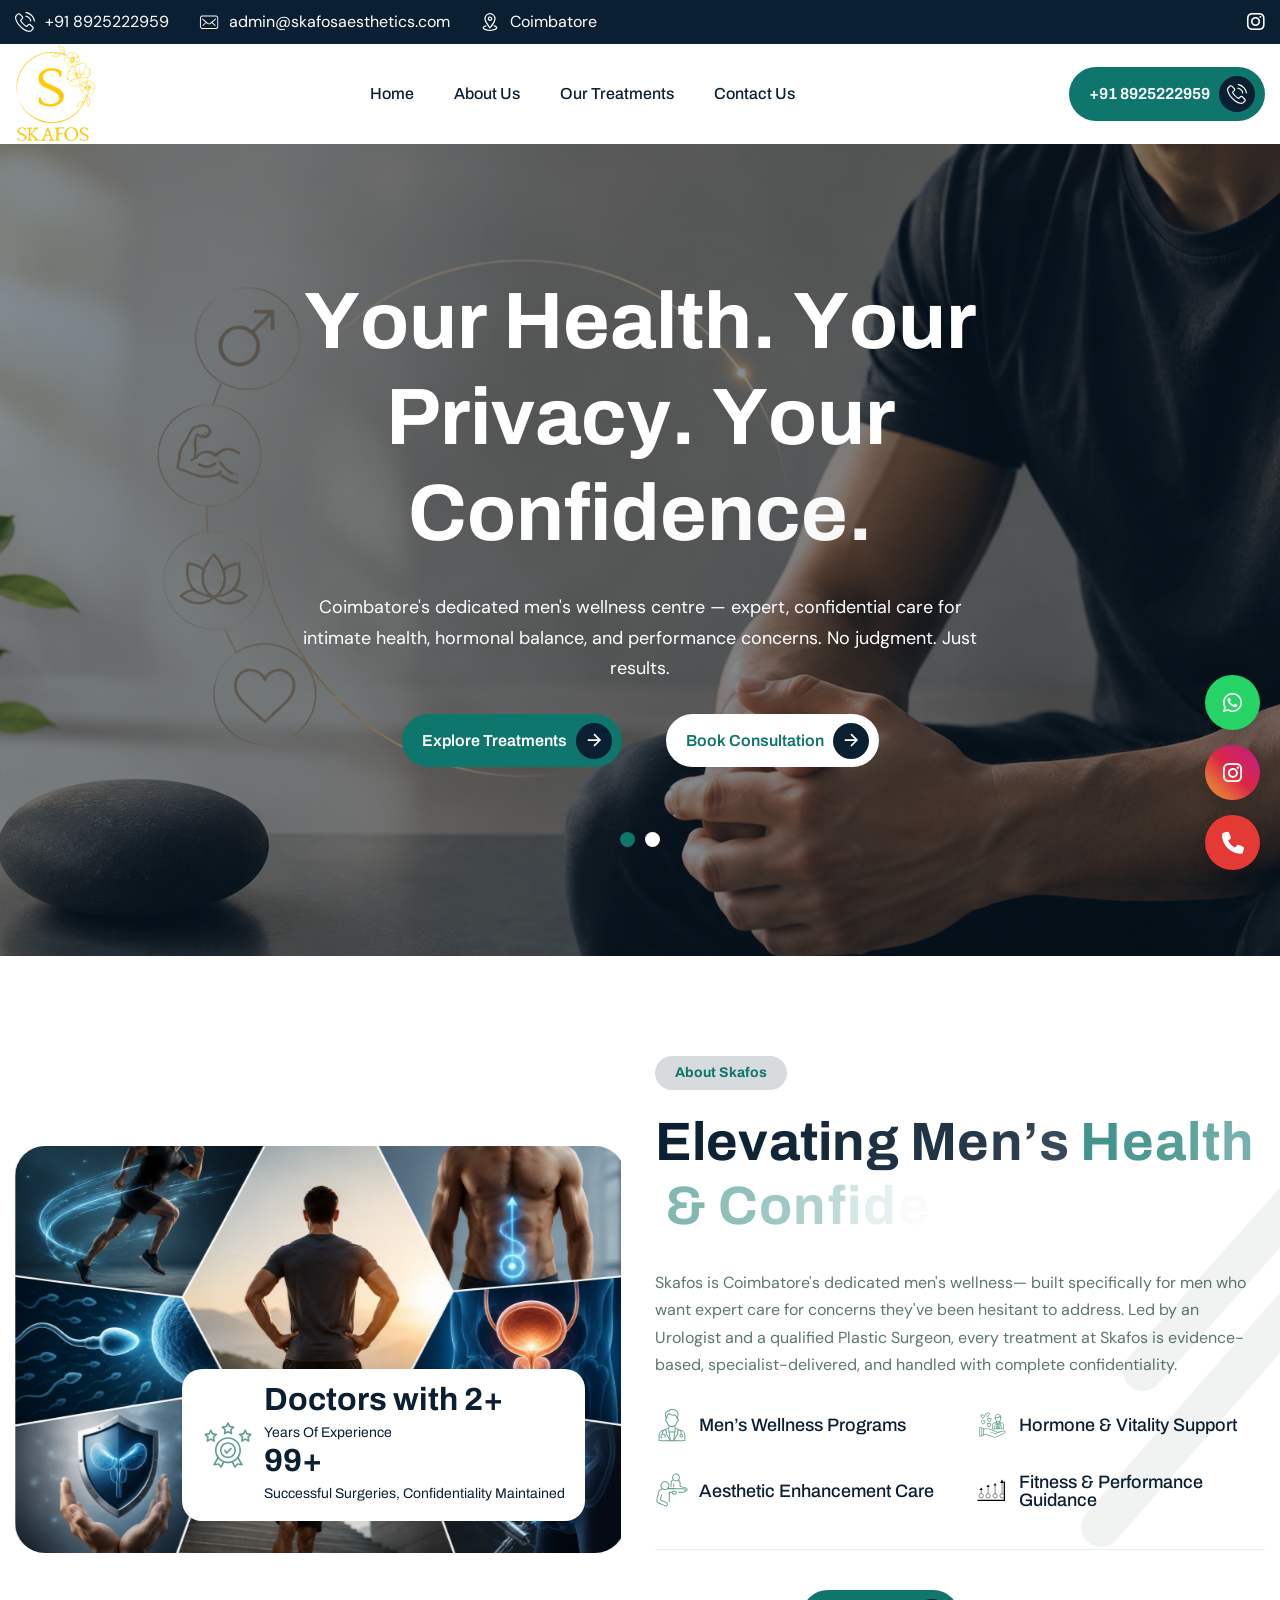
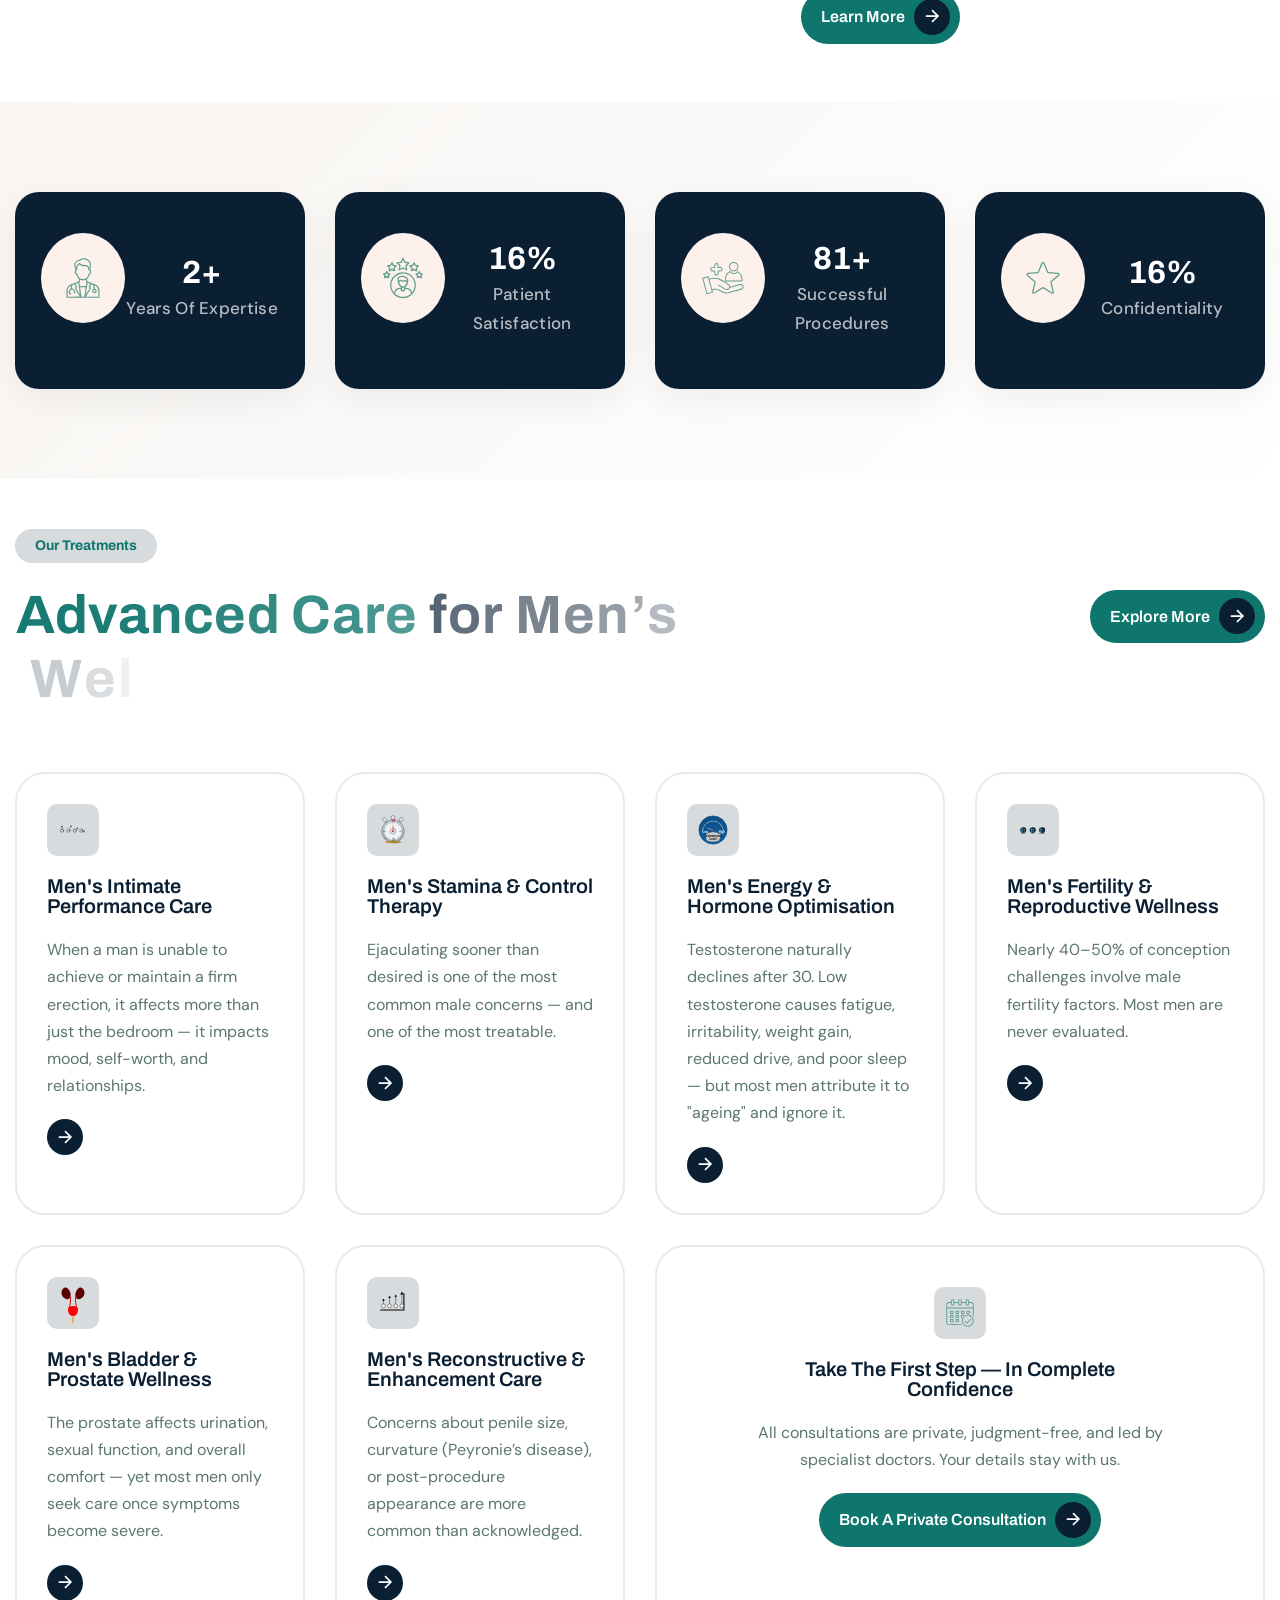
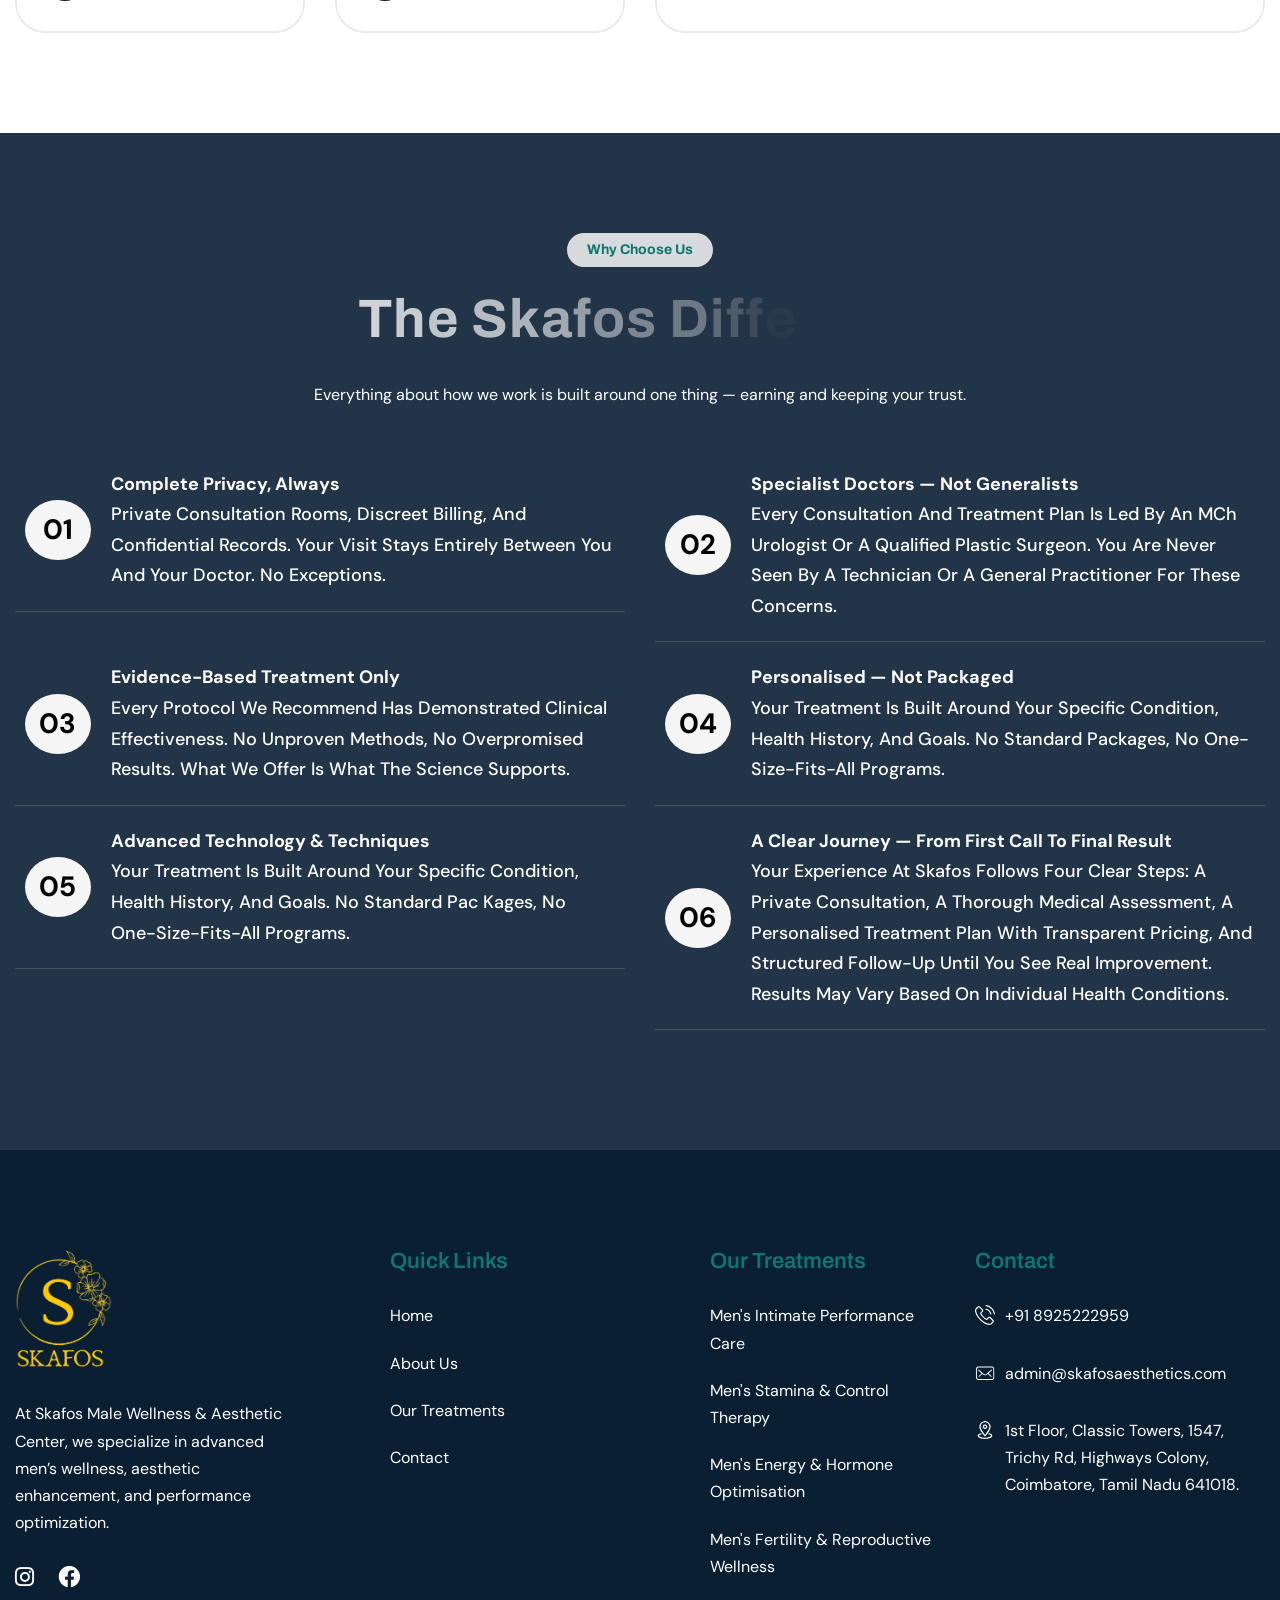
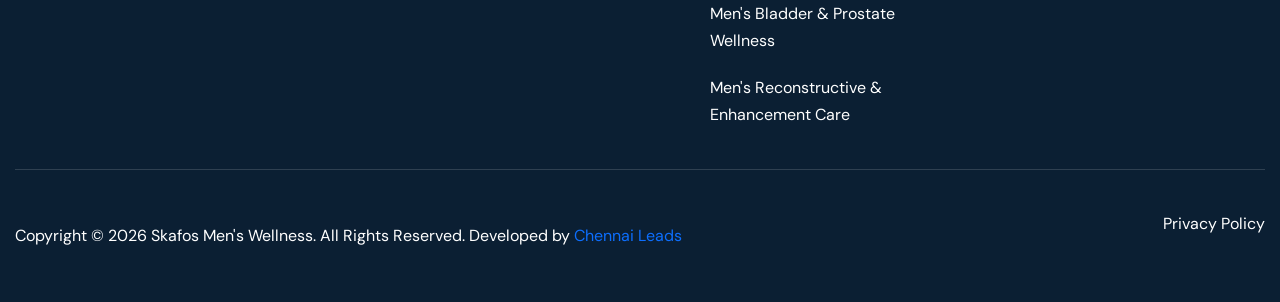
==== index.html @ 4e4a1e49 "first commit" ====
<!DOCTYPE html>
<html lang="zxx">

<!-- Mirrored from html.awaikenthemes.com/physiocare/index-4.html by HTTrack Website Copier/3.x [XR&CO'2014], Mon, 18 May 2026 11:55:25 GMT -->
<head>
    <meta charset="utf-8">
<meta http-equiv="X-UA-Compatible" content="IE=edge">
<meta name="viewport" content="width=device-width, initial-scale=1.0">
	<!-- Meta -->
	<title>Skafos Men's Wellness </title>

<!-- Professional SEO Meta Tags -->
<meta name="description" content="Skafos Aesthetic & Wellness Center provides advanced men's wellness, aesthetic care, urology, hormone optimization, fertility wellness, and reconstructive treatments with expert medical care and complete privacy.">

<meta name="keywords" content="Men's Wellness Clinic, Aesthetic & Wellness Center, Men's Health Care, Hormone Optimization, Fertility Wellness, Urology Specialist, Reconstructive Care, Wellness Treatments, Private Men's Clinic, Advanced Aesthetic Care">

<meta name="author" content="Skafos Aesthetic & Wellness Center">

<meta name="robots" content="index, follow">
	<!-- Favicon Icon -->
	<link rel="shortcut icon" type="image/x-icon" href="images/favicon.ico">
	<!-- Google Fonts Css-->
	<link rel="preconnect" href="https://fonts.googleapis.com/">
    <link rel="preconnect" href="https://fonts.gstatic.com/" crossorigin>
    <link href="https://fonts.googleapis.com/css2?family=Archivo:ital,wght@0,100..900;1,100..900&amp;family=DM+Sans:ital,opsz,wght@0,9..40,100..1000;1,9..40,100..1000&amp;display=swap" rel="stylesheet">
	<!-- Bootstrap Css -->
	<link href="css/bootstrap.min.css" rel="stylesheet" media="screen">
	<!-- SlickNav Css -->
	<link href="css/slicknav.min.css" rel="stylesheet">
	<!-- Swiper Css -->
	<link rel="stylesheet" href="css/swiper-bundle.min.css">
	<!-- Font Awesome Icon Css-->
	<link href="css/all.css" rel="stylesheet" media="screen">
	<!-- Animated Css -->
	<link href="css/animate.css" rel="stylesheet">
    <!-- Magnific Popup Core Css File -->
	<link rel="stylesheet" href="css/magnific-popup.css">
	<!-- Mouse Cursor Css File -->
	<link rel="stylesheet" href="css/mousecursor.css">
	<!-- Main Custom Css -->
	<link href="css/custom.css?v=2" rel="stylesheet" media="screen">
</head>
<style>
/* Company Counter Section */
.company-counter-section{
    padding: 90px 0;
    background: linear-gradient(135deg, #f8f5f2, #ffffff);
    position: relative;
    overflow: hidden;
}

.company-counter-item{
    background: #0B1F33;
    border-radius: 24px;
    padding: 40px 25px;
    text-align: center;
    height: 100%;
    position: relative;
    overflow: hidden;
    transition: all 0.4s ease;
    box-shadow: 0 10px 35px rgba(0,0,0,0.06);
    border: 1px solid rgba(0,0,0,0.04);
}

.company-counter-item::before{
    content: '';
    position: absolute;
    top: 0;
    left: -100%;
    width: 100%;
    height: 5px;
    background:#0F766E;
    transition: 0.4s ease;
}

.company-counter-item:hover::before{
    left: 0;
}

.company-counter-item:hover{
    transform: translateY(-10px);
    box-shadow: 0 18px 45px rgba(0,0,0,0.12);
}

.counter-icon{
    width: 90px;
    height: 90px;
    background: #fdf1ec;
    border-radius: 50%;
    display: flex;
    align-items: center;
    justify-content: center;
    margin: 0 auto 25px;
    transition: 0.4s ease;
}

.counter-icon img{
    width: 42px;
    transition: 0.4s ease;
}

.company-counter-item:hover .counter-icon{
    background:#0F766E;
    transform: rotateY(180deg);
}

.company-counter-item:hover .counter-icon img{
    filter: brightness(0) invert(1);
    transform: rotateY(180deg);
}

.company-counter-content h3{
    font-size: 48px;
    font-weight: 700;
    color: #111;
    margin-bottom: 12px;
    line-height: 1;
}

.company-counter-content p{
    margin: 0;
    font-size: 17px;
    color: #666;
    font-weight: 500;
    letter-spacing: 0.3px;
}

/* Responsive */
@media (max-width: 991px){

    .company-counter-section{
        padding: 70px 0;
    }

    .company-counter-item{
        padding: 35px 20px;
    }

    .company-counter-content h3{
        font-size: 40px;
    }
}

@media (max-width: 767px){

    .company-counter-content h3{
        font-size: 36px;
    }

    .counter-icon{
        width: 80px;
        height: 80px;
    }

    .counter-icon img{
        width: 36px;
    }
}
.floating-contact {
  position: fixed;
  right: 20px;
  bottom: 30px;
  z-index: 9999;

  display: flex;
  flex-direction: column;
  gap: 15px;
}

/* Buttons Base */
.contact-btn {
  width: 55px;
  height: 55px;
  border-radius: 50%;
  display: flex;
  align-items: center;
  justify-content: center;

  font-size: 22px;
  color: #fff;
  text-decoration: none;

  box-shadow: 0 8px 20px rgba(0,0,0,0.25);
  transition: all 0.3s ease;
  position: relative;
}

/* WhatsApp */
.whatsapp {
  background: #25D366;
}

/* Call */
.call {
  background: #E53935;
}

/* Instagram */
.instagram {
  background: linear-gradient(
    45deg,
    #f09433,
    #e6683c,
    #dc2743,
    #cc2366,
    #bc1888
  );
}

/* Hover Effects */
.contact-btn:hover {
  transform: scale(1.15);
  box-shadow: 0 10px 25px rgba(0,0,0,0.35);
}

/* Glow Effect */
.whatsapp:hover {
  box-shadow: 0 0 15px rgba(37, 211, 102, 0.6);
}

.call:hover {
  box-shadow: 0 0 15px rgba(229, 57, 53, 0.6);
}

.instagram:hover {
  box-shadow: 0 0 15px rgba(220, 39, 67, 0.6);
}

/* Floating Animation */
@keyframes floatY {
  0% { transform: translateY(0); }
  50% { transform: translateY(-6px); }
  100% { transform: translateY(0); }
}

.contact-btn {
  animation: floatY 3s ease-in-out infinite;
}

.call {
  animation-delay: 1s;
}

.instagram {
  animation-delay: 2s;
}
</style>
<body>
 <div class="floating-contact">

  <!-- WhatsApp -->
  <a href="https://wa.me/918925222959" target="_blank" class="contact-btn whatsapp">
    <i class="fab fa-whatsapp"></i>
  </a>
 <!-- Instagram -->
  <a href="https://www.instagram.com/skafosaesthetics/" target="_blank" class="contact-btn instagram">
    <i class="fab fa-instagram"></i>
  </a>
  <!-- Call -->
  <a href="tel:+918925222959" class="contact-btn call">
    <i class="fas fa-phone"></i>
  </a>
</div>
    

   
  <!-- Topbar Section Start -->
    <div class="topbar d-none d-md-block ">
        <div class="container">
            <div class="row align-items-center">
                <div class="col-lg-9 col-md-12">
                    <!-- Topbar Contact Information Start -->
                    <div class="topbar-contact-info">
                        <ul>
                            <li><a href="tel:+918925222959"><img src="images/icon-phone.svg" alt="">+91 8925222959</a></li>
                            <li><a href="mailto:admin@skafosaesthetics.com"><img src="images/icon-mail.svg" alt="">admin@skafosaesthetics.com
</a></li>
                            <li class="hide-mobile"><a href="#"><img src="images/icon-location.svg" alt="">
                                 Coimbatore</a></li>
                        </ul>
                    </div>
                    <!-- Topbar Contact Information End -->
                </div>

                <div class="col-lg-3 col-md-0">
                    <!-- Topbar Social Links Start -->
                    <div class="topbar-social-links">
                        <ul>
                           
                          
                            <li><a href="https://www.instagram.com/skafosaesthetics?igsh=MTNkcXV2ZnFtOGQxYQ%3D%3D"><i class="fa-brands fa-instagram"></i></a></li>
                           
                        </ul>
                    </div>
                    <!-- Topbar Social Links End -->
                </div>
            </div>
        </div>
    </div>
    <!-- Topbar Section End -->

   <!-- Header Start -->
	<header class="main-header">
		<div class="header-sticky">
			<nav class="navbar navbar-expand-lg">
				<div class="container">
					<!-- Logo Start -->
					<a class="navbar-brand" href="index.html">
						<img src="images/logo1.png" alt="Logo" style="height: 100px;">
					</a>
					<!-- Logo End -->

					<!-- Main Menu Start -->
					<div class="collapse navbar-collapse main-menu">
                        <div class="nav-menu-wrapper">
                            <ul class="navbar-nav mr-auto" id="menu">
                                <li class="nav-item"><a class="nav-link" href="index.html">Home</a>
                                 
                                </li> 
                                <li class="nav-item"><a class="nav-link "href="about.html">About Us</a></li>                               
                                <li class="nav-item"><a class="nav-link" href="services.html">Our Treatments</a></li>
                                
                                <li class="nav-item"><a class="nav-link" href="contact.html">Contact Us</a></li>                                
                            </ul>
                        </div>
                        <!-- Let’s Start Button Start -->
                        <div class="header-btn d-inline-flex">
                            <a href="tel:+918925222959" class="btn-default">+91 8925222959</a>
                        </div>
                        <!-- Let’s Start Button End -->
					</div>
					<!-- Main Menu End -->
					<div class="navbar-toggle"></div>
				</div>
			</nav>
			<div class="responsive-menu"></div>
		</div>
	</header>
	<!-- Header End -->
	<!-- Header End -->

 <!-- Hero Section Start -->
<div class="hero bg-image hero-slider">
    <div class="hero-slider-layout">
        <div class="swiper">
            <div class="swiper-wrapper">

                <!-- Hero Slide 1 -->
                <div class="swiper-slide">
                    <div class="hero-slide">

                        <!-- Slider Image Start -->
                        <div class="hero-slider-image">
                            <img src="images/slider1.png" alt="Male health specialist consultation in Coimbatore">
                        </div>
                        <!-- Slider Image End -->

                        <!-- Slider Content Start -->
                        <div class="container">
                            <div class="row align-items-center">
                                <div class="col-lg-12">

                                    <div class="hero-content">

                                        <div class="section-title">
                                            <!-- <h3 class="wow fadeInUp">welcome to skafos</h3> -->
                                            <h1 class="text-anime-style-2" data-cursor="-opaque">
                                                <span>Your Health. Your Privacy. </span> Your Confidence. 
                                            </h1>
                                            <p class="wow fadeInUp" data-wow-delay="0.25s">
 Coimbatore's dedicated men's wellness centre — expert, confidential care for intimate health, hormonal balance, and performance concerns. No judgment. Just results.                                              </p>
                                        </div>

                                        <div class="hero-content-body wow fadeInUp" data-wow-delay="0.5s">
                                            <a href="services.html" class="btn-default">explore treatments</a>
                                            <a href="contact.html" class="btn-default btn-highlighted">book consultation</a>
                                        </div>

                                    </div>

                                </div>
                            </div>
                        </div>
                        <!-- Slider Content End -->

                    </div>
                </div>

                <!-- Hero Slide 2 -->
                <div class="swiper-slide">
                    <div class="hero-slide">

                        <!-- Slider Image Start -->
                        <div class="hero-slider-image">
                            <img src="images/slider2.png" alt="Men Wellness Treatment">
                        </div>
                        <!-- Slider Image End -->

                        <!-- Slider Content Start -->
                        <div class="container">
                            <div class="row align-items-center">
                                <div class="col-lg-12">

                                    <div class="hero-content">

                                        <div class="section-title">
                                            <!-- <h3 class="wow fadeInUp">science-backed care</h3> -->
                                            <h1 class="text-anime-style-2" data-cursor="-opaque">
                                                <span>Most Men Wait Too Long. </span> You Don't Have To. 
                                            </h1>
                                            <p class="wow fadeInUp" data-wow-delay="0.25s">
Whether it's fatigue, performance concerns, or hormonal changes — these are medical conditions with real solutions. Speak to a specialist, privately                                            </p>
                                        </div>

                                        <div class="hero-content-body wow fadeInUp" data-wow-delay="0.5s">
                                            <a href="services.html" class="btn-default">Our Treatments</a>
                                            <a href="contact.html" class="btn-default btn-highlighted">book Consultation</a>
                                        </div>

                                    </div>

                                </div>
                            </div>
                        </div>
                        <!-- Slider Content End -->

                    </div>
                </div>

            </div>

            <div class="swiper-pagination"></div>

        </div>
    </div>
</div>
<!-- Hero Section End -->

    
<!-- About Us Start -->
<div class="about-us">
    <div class="container">
        <div class="row align-items-center">

            <div class="col-lg-6">
                <!-- About Image Start -->
                <div class="about-us-image">
                    <div class="about-img">
                        <figure class="reveal image-anime">
                            <img src="images/about1.png" alt="Private men's health treatment center in Coimbatorer">
                        </figure>

                        <!-- Company Experience Box Start -->
                        <div class="company-experience">
                            <div class="icon-box">
                                <img src="images/icon-experience.svg" alt="">
                            </div>
                            <div class="company-experience-content">
                                <h3>Doctors with <span class="counter">15</span>+</h3>
                                <p>years of experience</p>
                                 <h3><span class="counter">500</span>+</h3>
                                <p>successful surgeries, Confidentiality maintained</p>
                            </div>
                        </div>
                        <!-- Company Experience Box End -->
                    </div>
                </div>
                <!-- About Image End -->
            </div>

            <div class="col-lg-6">
                <!-- About Us Content Start -->
                <div class="about-content">

                    <!-- Section Title Start -->
                    <div class="section-title">
                        <h3 class="wow fadeInUp">about skafos</h3>
                        <h2 class="text-anime-style-2" data-cursor="-opaque">
                            Elevating Men’s <span>Health & Confidence</span>
                        </h2>

                        <p class="wow fadeInUp" data-wow-delay="0.25s">
                            <!-- At Skafos Male Wellness & Aesthetic Center, we specialize in advanced men’s wellness,
                            aesthetic enhancement, and performance optimization. Our goal is to help men regain
                            strength, improve vitality, and enhance overall appearance with safe, science-backed treatments. -->
                            Skafos is Coimbatore's dedicated men's wellness— built specifically for men who want expert care for concerns they've been hesitant to address. Led by an Urologist and a qualified Plastic Surgeon, every treatment at Skafos is evidence-based, specialist-delivered, and handled with complete confidentiality.
                        </p>
                    </div>
                    <!-- Section Title End -->

                    <!-- About Us Body Start -->
                    <div class="about-us-body">

                        <div class="about-list-item wow fadeInUp" data-wow-delay="0.5s">
                            <div class="icon-box">
                                <img src="images/icon-about-us-1.svg" alt="">
                            </div>
                            <div class="about-list-content">
                                <h3>men’s wellness programs</h3>
                            </div>
                        </div>

                        <div class="about-list-item wow fadeInUp" data-wow-delay="0.5s">
                            <div class="icon-box">
                                <img src="images/icon-about-us-2.svg" alt="">
                            </div>
                            <div class="about-list-content">
                                <h3>hormone & vitality support</h3>
                            </div>
                        </div>

                        <div class="about-list-item wow fadeInUp" data-wow-delay="0.75s">
                            <div class="icon-box">
                                <img src="images/icon-about-us-3.svg" alt="">
                            </div>
                            <div class="about-list-content">
                                <h3>aesthetic enhancement care</h3>
                            </div>
                        </div>

                        <div class="about-list-item wow fadeInUp" data-wow-delay="0.75s">
                            <div class="icon-box">
                                <img src="images/serviceicon3.svg" alt="">
                            </div>
                            <div class="about-list-content">
                                <h3>fitness & performance guidance</h3>
                            </div>
                        </div>

                    </div>
                    <!-- About Us Body End -->

                    <!-- About Us Footer Start -->
                    <div class="about-us-footer">

                        

                        <!-- Appointment Button Start -->
                        <div class="appointment-btn wow fadeInUp" data-wow-delay="1s">
                            <a href="about.html" class="btn-default">
                               Learn More
                            </a>
                        </div>
                        <!-- Appointment Button End -->

                    </div>
                    <!-- About Us Footer End -->

                </div>
                <!-- About Us Content End -->
            </div>

        </div>
    </div>
</div>
<!-- About Us End -->

    <!-- Company Counter Start -->
<section class="company-counter-section">
    <div class="container">
        <div class="row g-4">

            <!-- Counter Item -->
            <div class="col-lg-3 col-md-6">
                <div class="company-counter-item">

                    <div class="counter-icon">
                        <img src="images/icon-counter-1.svg" alt="">
                    </div>

                    <div class="company-counter-content">
                        <h3>
                            <span class="counter">15</span>+
                        </h3>
                        <p>Years of Expertise</p>
                    </div>

                </div>
            </div>

            <!-- Counter Item -->
            <div class="col-lg-3 col-md-6">
                <div class="company-counter-item">

                    <div class="counter-icon">
                        <img src="images/icon-counter-2.svg" alt="">
                    </div>

                    <div class="company-counter-content">
                        <h3>
                            <span class="counter">98</span>%
                        </h3>
                        <p>Patient Satisfaction</p>
                    </div>

                </div>
            </div>

            <!-- Counter Item -->
            <div class="col-lg-3 col-md-6">
                <div class="company-counter-item">

                    <div class="counter-icon">
                        <img src="images/icon-counter-3.svg" alt="">
                    </div>

                    <div class="company-counter-content">
                        <h3>
                            <span class="counter">500</span>+
                        </h3>
                        <p>Successful Procedures</p>
                    </div>

                </div>
            </div>

            <!-- Counter Item -->
            <div class="col-lg-3 col-md-6">
                <div class="company-counter-item">

                    <div class="counter-icon">
                        <img src="images/icon-counter-4.svg" alt="">
                    </div>

                    <div class="company-counter-content">
                        <h3>
                            <span class="counter">100</span>%
                        </h3>
                        <p>Confidentiality</p>
                    </div>

                </div>
            </div>

        </div>
    </div>
</section>
<!-- Company Counter End -->

    <!-- Our Service Start -->
     <div class="our-service">
        <div class="container">
            <div class="row align-items-center section-row">
                <div class="col-lg-7">
                  <div class="section-title">
    <h3 class="wow fadeInUp">our treatments</h3>
    <h2 class="text-anime-style-2" data-cursor="-opaque">
        <span>Advanced Care</span> for Men’s Wellness & Aesthetics
    </h2>
</div>
                </div>

                <div class="col-lg-5">
                    <!-- Section Button Start -->
                    <div class="section-btn wow fadeInUp" data-wow-delay="0.25s">
                        <a href="services.html" class="btn-default">Explore More</a>
                    </div>
                    <!-- Section Button End -->
                </div>
            </div>

            <div class="row">
                <div class="col-lg-3 col-md-6">
                    <!-- Service Item Start -->
                    <div class="service-item wow fadeInUp">
                        <!-- Icon Box Start -->
                        <div class="icon-box">
                            <img src="images/serviceicon1.svg" alt="">
                        </div>
                        <!-- Icon Box End -->

                        <!-- Service Body Start -->
                        <div class="service-body">
                            <h3>Men's Intimate Performance Care</h3>
                            <p>When a man is unable to achieve or maintain a firm erection, 
                                it affects more than just the bedroom — it impacts mood, self-worth,
                                and relationships. </p>
                        </div>
                        <!-- Service Body End -->

                        <!-- Service Footer Start -->
                        <div class="service-footer">
                            <a href="services.html" class="service-btn"><img src="images/arrow-white.svg" alt="">
                            </a>
                        </div>
                        <!-- Service Footer End -->
                    </div>
                    <!-- Service Item End -->
                </div>

                <div class="col-lg-3 col-md-6">
                    <!-- Service Item Start -->
                    <div class="service-item wow fadeInUp" data-wow-delay="0.2s">
                        <!-- Icon Box Start -->
                        <div class="icon-box">
                            <img src="images/stopwatch_icon.svg" alt="">
                        </div>
                        <!-- Icon Box End -->

                        <!-- Service Body Start -->
                        <div class="service-body">
                            <h3>Men's Stamina & Control Therapy</h3>
                            <p>Ejaculating sooner than desired is one of the most common male concerns —
                                 and one of the most treatable.
                                </p>
                        </div>
                        <!-- Service Body End -->

                        <!-- Service Footer Start -->
                        <div class="service-footer">
                            <a href="services.html" class="service-btn"><img src="images/arrow-white.svg" alt="">
                            </a>
                        </div>
                        <!-- Service Footer End -->
                    </div>
                    <!-- Service Item End -->
                </div>

                <div class="col-lg-3 col-md-6">
                    <!-- Service Item Start -->
                    <div class="service-item wow fadeInUp" data-wow-delay="0.4s">
                        <!-- Icon Box Start -->
                        <div class="icon-box">
                            <img src="images/testosterone_gauge_icon.svg" alt="">
                        </div>
                        <!-- Icon Box End -->

                        <!-- Service Body Start -->
                        <div class="service-body">
                            <h3>Men's Energy & Hormone Optimisation</h3>

                            <p>Testosterone naturally declines after 30. Low testosterone causes
                                 fatigue, irritability, weight gain, reduced drive, and poor sleep 
                                 — but most men attribute it to "ageing" and ignore it.
                                </p>
                        </div>
                        <!-- Service Body End -->

                        <!-- Service Footer Start -->
                        <div class="service-footer">
                            <a href="services.html" class="service-btn"><img src="images/arrow-white.svg" alt="">
                            </a>
                        </div>
                        <!-- Service Footer End -->
                    </div>
                    <!-- Service Item End -->
                </div>

                <div class="col-lg-3 col-md-6">
                    <!-- Service Item Start -->
                    <div class="service-item wow fadeInUp" data-wow-delay="0.6s">
                        <!-- Icon Box Start -->
                        <div class="icon-box">
                            <img src="images/sperm_health_icons.svg" alt="">
                        </div>
                        <!-- Icon Box End -->

                        <!-- Service Body Start -->
                        <div class="service-body">
                            <h3>Men's Fertility & Reproductive Wellness</h3>
                            <p>Nearly 40–50% of conception challenges involve male fertility factors.
                                 Most men are never evaluated. </p>
                        </div>
                        <!-- Service Body End -->

                        <!-- Service Footer Start -->
                        <div class="service-footer">
                            <a href="services.html" class="service-btn"><img src="images/arrow-white.svg" alt="">
                            </a>
                        </div>
                        <!-- Service Footer End -->
                    </div>
                    <!-- Service Item End -->
                </div>

                <div class="col-lg-3 col-md-6">
                    <!-- Service Item Start -->
                    <div class="service-item wow fadeInUp" data-wow-delay="0.8s">
                        <!-- Icon Box Start -->
                        <div class="icon-box">
                            <img src="images/serviceicon2.svg" alt="">
                        </div>
                        <!-- Icon Box End -->

                        <!-- Service Body Start -->
                        <div class="service-body">
                            <h3>Men's Bladder & Prostate Wellness</h3>
                            <p>The prostate affects urination, sexual function, and overall comfort —
                                 yet most men only seek care once symptoms become severe. 
                                 </p>
                        </div>
                        <!-- Service Body End -->

                        <!-- Service Footer Start -->
                        <div class="service-footer">
                            <a href="services.html" class="service-btn"><img src="images/arrow-white.svg" alt="">
                            </a>
                        </div>
                        <!-- Service Footer End -->
                    </div>
                    <!-- Service Item End -->
                </div>

                <div class="col-lg-3 col-md-6">
                    <!-- Service Item Start -->
                    <div class="service-item wow fadeInUp" data-wow-delay="1s">
                        <!-- Icon Box Start -->
                        <div class="icon-box">
                            <img src="images/serviceicon3.svg" alt="">
                        </div>
                        <!-- Icon Box End -->

                        <!-- Service Body Start -->
                        <div class="service-body">
                            <h3>Men's Reconstructive & Enhancement Care</h3>
                            <p>Concerns about penile size, curvature (Peyronie’s disease), or post-procedure appearance are more common than acknowledged.
                                </p>
                        </div>
                        <!-- Service Body End -->

                        <!-- Service Footer Start -->
                        <div class="service-footer">
                            <a href="services.html" class="service-btn"><img src="images/arrow-white.svg" alt="">
                            </a>
                        </div>
                        <!-- Service Footer End -->
                    </div>
                    <!-- Service Item End -->
                </div>

                <div class="col-lg-6">
                    <!-- Service Item Start -->
                    <div class="service-item service-cta-item wow fadeInUp" data-wow-delay="1.2s">
                        <!-- Icon Box Start -->
                        <div class="icon-box">
                            <img src="images/icon-cta.svg" alt="">
                        </div>
                        <!-- Icon Box End -->

                        <!-- Service Body Start -->
                        <div class="service-body">
                            <h3>Take the First Step — In Complete Confidence </h3>
                            <p>All consultations are private, judgment-free, and led by specialist doctors. Your details stay with us.</p>
                        </div>
                        <!-- Service Body End -->

                        <!-- Service Footer Start -->
                        <div class="service-cta-btn">
                            <a href="contact.html" class="btn-default">Book a Private Consultation</a>
                        </div>
                        <!-- Service Footer End -->
                    </div>
                    <!-- Service Item End -->
                </div>                
            </div>
        </div>
     </div>
    <!-- Our Service End -->

   

  

  <!-- Our Commitments Start -->
<div class="need-attention parallaxie" >
    <style>
     .need-attention       .icon-box{
    width: 70px;
    height: 60px;
    background: #f5f5f5;
    border-radius: 50%;
    display: flex;
    align-items: center;
    justify-content: center;
}

.icon-number{
    font-size: 28px;
    font-weight: 700;
    color: #000;
}
    </style>
    <div class="container">

        <div class="row section-row">
            <!-- Section Title Start -->
            <div class="section-title">
                <h3 class="wow fadeInUp">Why Choose Us</h3>
                <h2 class="text-anime-style-2" data-cursor="-opaque">
                  The Skafos Difference
                </h2>
                <p class="wow fadeInUp" data-wow-delay="0.25s">
Everything about how we work is built around one thing — earning and keeping your trust.                </p>
            </div>
            <!-- Section Title End -->
        </div>

        <div class="row">

            <!-- Commitment 1 -->
            <div class="col-lg-6 col-md-6 col-12">
                <div class="need-attention-list wow fadeInUp">
                   <div class="icon-box">
    <span class="icon-number">01</span>
</div>  
                    <div class="need-attention-content">
                        <p><strong>Complete Privacy, Always </strong><br>
Private consultation rooms, discreet billing, and confidential records. Your visit stays entirely between you and your doctor. No exceptions.                    </div>
                </div>
            </div>

            <!-- Commitment 2 -->
            <div class="col-lg-6 col-md-6 col-12">
                <div class="need-attention-list wow fadeInUp">
                    <!-- <div class="icon-box">
                        <img src="images/icon-need-attention-2.svg" alt="">
                    </div> -->
                    <div class="icon-box">
    <span class="icon-number">02</span>
</div>  
                    <div class="need-attention-content">
                        <p><strong>Specialist Doctors — Not Generalists </strong><br>
Every consultation and treatment plan is led by an MCh Urologist or a qualified Plastic Surgeon. You are never seen by a technician or a general practitioner for these concerns.                    </div>
                </div>
            </div>

            <!-- Commitment 3 -->
            <div class="col-lg-6 col-md-6 col-12">
                <div class="need-attention-list wow fadeInUp">
                    <!-- <div class="icon-box">
                        <img src="images/icon-need-attention-3.svg" alt="">
                    </div> -->
                    <div class="icon-box">
    <span class="icon-number">03</span>
</div>  
                    <div class="need-attention-content">
                        <p><strong>Evidence-Based Treatment Only </strong><br>
Every protocol we recommend has demonstrated clinical effectiveness. No unproven methods, no overpromised results. What we offer is what the science supports.                    </div>
                </div>
            </div>

            <!-- Commitment 4 -->
            <div class="col-lg-6 col-md-6 col-12">
                <div class="need-attention-list wow fadeInUp">
                    <!-- <div class="icon-box">
                        <img src="images/icon-need-attention-4.svg" alt="">
                    </div> -->
                    <div class="icon-box">
    <span class="icon-number">04</span>
</div>  
                    <div class="need-attention-content">
                        <p><strong>Personalised — Not Packaged </strong><br>
Your treatment is built around your specific condition, health history, and goals. No standard packages, no one-size-fits-all programs.                    </div>
                </div>
            </div>
 <div class="col-lg-6 col-md-6 col-12">
                <div class="need-attention-list wow fadeInUp">
                    <!-- <div class="icon-box">
                        <img src="images/icon-need-attention-4.svg" alt="">
                    </div> --><div class="icon-box">
    <span class="icon-number">05</span>
</div>  
                    <div class="need-attention-content">
                        <p><strong>Advanced Technology & Techniques </strong><br>
Your treatment is built around your specific condition, health history, and goals. No standard pac
kages, no one-size-fits-all programs.        </p>       
     </div>
                </div>
            </div>
             <div class="col-lg-6 col-md-6 col-12">
                <div class="need-attention-list wow fadeInUp">
                    <!-- <div class="icon-box">
                        <img src="images/icon-need-attention-4.svg" alt="">
                    </div> -->
                    <div class="icon-box">
    <span class="icon-number">06</span>
</div>  
                    <div class="need-attention-content">
                        <p><strong>A Clear Journey — From First Call to Final Result  </strong><br>
Your experience at Skafos follows four clear steps: a private consultation, a thorough medical assessment, a personalised treatment plan with transparent pricing, and structured follow-up until you see real improvement. Results may vary based on individual health conditions.     </p>       
     </div>
                </div>
            </div>
        </div>

    </div>
</div>
<!-- Our Commitments End -->

    <!-- Why Choose Us Start -->
<!-- <div class="why-choose-us">
    <div class="container">

        <div class="row section-row">
            <div class="section-title">
                <h3 class="wow fadeInUp">why skafos</h3>
                <h2 class="text-anime-style-2" data-cursor="-opaque">
                    <span>Trusted Care</span> for Men’s Wellness & Transformation
                </h2>
            </div>
        </div>

        <div class="why-choose-us-box">
            <div class="row no-gutters align-items-center">

                <div class="col-lg-6">

                    <div class="why-choose-box-1">

                        <div class="why-choose-item wow fadeInUp">
                            <div class="icon-box">
                                <img src="images/icon-why-us-1.svg" alt="">
                            </div>
                            <div class="why-choose-content">
                                <h3>specialized men’s experts</h3>
                                <p>Dedicated professionals focused on men’s wellness, aesthetics, and performance optimization.</p>
                            </div>
                        </div>

                        <div class="why-choose-item wow fadeInUp" data-wow-delay="0.25s">
                            <div class="icon-box">
                                <img src="images/icon-why-us-2.svg" alt="">
                            </div>
                            <div class="why-choose-content">
                                <h3>personalized treatment plans</h3>
                                <p>Customized wellness solutions based on individual goals, lifestyle, and body needs.</p>
                            </div>
                        </div>

                        <div class="why-choose-item wow fadeInUp" data-wow-delay="0.5s">
                            <div class="icon-box">
                                <img src="images/icon-why-us-3.svg" alt="">
                            </div>
                            <div class="why-choose-content">
                                <h3>proven clinical results</h3>
                                <p>Advanced, science-backed treatments designed for visible and lasting transformation.</p>
                            </div>
                        </div>

                    </div>

                </div>

                <div class="col-lg-6">

                    <div class="why-choose-box-2">

                        <div class="why-choose-item wow fadeInUp">
                            <div class="icon-box">
                                <img src="images/icon-why-us-4.svg" alt="">
                            </div>
                            <div class="why-choose-content">
                                <h3>advanced aesthetic technology</h3>
                                <p>Modern equipment and innovative techniques for safe and effective results.</p>
                            </div>
                        </div>

                        <div class="why-choose-item wow fadeInUp" data-wow-delay="0.25s">
                            <div class="icon-box">
                                <img src="images/icon-why-us-5.svg" alt="">
                            </div>
                            <div class="why-choose-content">
                                <h3>confidential & comfortable care</h3>
                                <p>Private, judgment-free environment ensuring complete comfort and trust.</p>
                            </div>
                        </div>

                        <div class="why-choose-item wow fadeInUp" data-wow-delay="0.5s">
                            <div class="icon-box">
                                <img src="images/icon-why-us-6.svg" alt="">
                            </div>
                            <div class="why-choose-content">
                                <h3>holistic men’s wellness</h3>
                                <p>Comprehensive care covering health, fitness, aesthetics, and confidence building.</p>
                            </div>
                        </div>

                    </div>

                </div>

                <div class="col-lg-12">
                    <div class="why-choose-image">
                        <img src="images/why-us-img.png" alt="Men's wellness consultation at Skafos Coimbatore">
                    </div>
                </div>

            </div>
        </div>

    </div>
</div> -->
<!-- Why Choose Us End -->



    <!-- Therapy Process Start -->
    <!-- <div class="therapy-process">
        <div class="container">
            <div class="row section-row">
                <div class="col-lg-12">
                    <div class="section-title">
                        <h3 class="wow fadeInUp">Our Work process</h3>
                        <h2 class="text-anime-style-2" data-cursor="-opaque"><span>Four Steps</span> 
                        to Feeling Like Yourself Again</h2>
                    </div>
                </div>  
            </div>

            <div class="row">
                <div class="col-lg-3 col-md-6">
                    <div class="therapy-process-item wow fadeInUp">
                        <div class="icon-box">
                            <figure class="image-anime">
                                <img src="images/p1.avif" alt="">
                            </figure>
                        </div>

                        <div class="therapy-process-content">
                            <h3>Private Consultation</h3>
                            <p>One-on-one with a specialist. No rush. No judgment. You share only what you're comfortable sharing.</p>
                        </div>
                    </div>
                </div>

                <div class="col-lg-3 col-md-6">
                    <div class="therapy-process-item wow fadeInUp" data-wow-delay="0.25s">
                        <div class="icon-box">
                            <figure class="image-anime">
                                <img src="images/p2.jpg" alt="">
                            </figure>
                        </div>

                        <div class="therapy-process-content">
                            <h3>Medical Assessment</h3>
                            <p>Relevant tests and a thorough evaluation to identify the exact cause — not just the symptom.</p>
                        </div>
                    </div>
                </div>

                <div class="col-lg-3 col-md-6">
                    <div class="therapy-process-item wow fadeInUp" data-wow-delay="0.5s">
                        <div class="icon-box">
                            <figure class="image-anime">
                                <img src="images/p3.jpg" alt="">
                            </figure>
                        </div>

                        <div class="therapy-process-content">
                            <h3>Custom Treatment Plan</h3>
                            <p>A personalised program built around your condition, timeline, and budget. Transparent pricing.</p>
                        </div>
                    </div>
                </div>

                <div class="col-lg-3 col-md-6">
                    <div class="therapy-process-item wow fadeInUp" data-wow-delay="0.75s">
                        <div class="icon-box">
                            <figure class="image-anime">
                                <img src="images/p4.jpg" alt="">
                            </figure>
                        </div>

                        <div class="therapy-process-content">
                            <h3>Results & Support</h3>
                            <p>Regular check-ins, progress tracking, and plan adjustments until you see real improvement.</p>
                        </div>
                    </div>
                </div>
            </div>
        </div>
    </div> -->





    <!-- Client Testimonial Start -->
<!-- <div class="our-testimonial parallaxie">
    <div class="container">

        <div class="row section-row">
            <div class="col-lg-12">
           
                <div class="section-title">
                    <h3 class="wow fadeInUp">client reviews</h3>
                    <h2 class="text-anime-style-2" data-cursor="-opaque">
                        <span>Real</span> Results from Our Clients
                    </h2>
                </div>
               
            </div>
        </div>

        <div class="row">
            <div class="col-lg-12">

       
                <div class="testimonial-slider">
                    <div class="swiper">

                        <div class="swiper-wrapper" data-cursor-text="Drag">

                            <div class="swiper-slide">
                                <div class="testimonial-item">

                                    <div class="testimonial-header">
                                        <div class="testimonial-rating">
                                            <i class="fa-solid fa-star"></i>
                                            <i class="fa-solid fa-star"></i>
                                            <i class="fa-solid fa-star"></i>
                                            <i class="fa-solid fa-star"></i>
                                            <i class="fa-solid fa-star"></i>
                                        </div>

                                        <div class="testimonial-content">
                                            <p>
                                                Skafos helped me regain my energy, confidence, and overall wellness. The results are truly life-changing.
                                            </p>
                                        </div>
                                    </div>

                                    <div class="testimonial-body">
                                        <div class="author-content">
                                            <h3>arjun r</h3>
                                            <p>business professional</p>
                                        </div>
                                    </div>

                                </div>
                            </div>

                            <div class="swiper-slide">
                                <div class="testimonial-item">

                                    <div class="testimonial-header">
                                        <div class="testimonial-rating">
                                            <i class="fa-solid fa-star"></i>
                                            <i class="fa-solid fa-star"></i>
                                            <i class="fa-solid fa-star"></i>
                                            <i class="fa-solid fa-star"></i>
                                            <i class="fa-solid fa-star"></i>
                                        </div>

                                        <div class="testimonial-content">
                                            <p>
                                                The treatments improved my confidence and physical performance. Very professional and discreet service.
                                            </p>
                                        </div>
                                    </div>

                                    <div class="testimonial-body">
                                        <div class="author-content">
                                            <h3>rahul k</h3>
                                            <p>fitness trainer</p>
                                        </div>
                                    </div>

                                </div>
                            </div>

                            <div class="swiper-slide">
                                <div class="testimonial-item">

                                    <div class="testimonial-header">
                                        <div class="testimonial-rating">
                                            <i class="fa-solid fa-star"></i>
                                            <i class="fa-solid fa-star"></i>
                                            <i class="fa-solid fa-star"></i>
                                            <i class="fa-solid fa-star"></i>
                                            <i class="fa-solid fa-star"></i>
                                        </div>

                                        <div class="testimonial-content">
                                            <p>
                                                I noticed a major improvement in my vitality and overall appearance. Highly recommended for men’s wellness.
                                            </p>
                                        </div>
                                    </div>

                                    <div class="testimonial-body">
                                        <div class="author-content">
                                            <h3>vignesh s</h3>
                                            <p>entrepreneur</p>
                                        </div>
                                    </div>

                                </div>
                            </div>

                            <div class="swiper-slide">
                                <div class="testimonial-item">

                                    <div class="testimonial-header">
                                        <div class="testimonial-rating">
                                            <i class="fa-solid fa-star"></i>
                                            <i class="fa-solid fa-star"></i>
                                            <i class="fa-solid fa-star"></i>
                                            <i class="fa-solid fa-star"></i>
                                            <i class="fa-solid fa-star"></i>
                                        </div>

                                        <div class="testimonial-content">
                                            <p>
                                                Excellent care and modern treatments. The team really understands men’s health and confidence needs.
                                            </p>
                                        </div>
                                    </div>

                                    <div class="testimonial-body">
                                        <div class="author-content">
                                            <h3>karthik m</h3>
                                            <p>software engineer</p>
                                        </div>
                                    </div>

                                </div>
                            </div>

                        </div>

                        <div class="swiper-pagination"></div>

                    </div>
                </div>

            </div>
        </div>

    </div>
</div> -->

    
   

   <!-- Footer Start -->
     <footer class="main-footer">
        <div class="container">
            <div class="row">
                <div class="col-lg-3">
                    <!-- About Footer Start -->
                    <div class="about-footer">
                        <!-- Footer Logo Start -->
                        <div class="footer-logo">
                            <img src="images/logo1.png" alt="" style="height: 120px;">
                        </div>
                        <!-- Footer Logo End -->

                        <!-- About Footer Content Start -->
                        <div class="about-footer-content">
                            <p>At Skafos Male Wellness & Aesthetic Center, we specialize in advanced men’s wellness, aesthetic enhancement, and performance optimization.</p>
                        </div>
                        <!-- Footer Social Links Start -->
                        <div class="footer-social-links">
                            <ul>
                                
                              
                                <li><a href="https://www.instagram.com/skafosaesthetics?igsh=MTNkcXV2ZnFtOGQxYQ%3D%3D"><i class="fa-brands fa-instagram"></i></a></li>                                                                
                                <li><a href="https://www.facebook.com/people/Skafos-Aesthetic-and-wellness-Center/61560946264782/#"><i class="fa-brands fa-facebook"></i></a></li>                                                                
                            </ul>
                        </div>
                        <!-- Footer Social Links End -->
                        
                    </div>
                    <!-- About Footer End -->
                </div>
                
                <div class="col-lg-3 col-md-4">
                    <!-- About Links Start -->
                    <div class="about-service-list">
                        <h3>Quick Links</h3>
                        <ul>
                           <li><a href="index.html">Home</a></li>
                           <li><a href="about.html">About Us</a></li>
                            <li><a href="services.html">Our Treatments</a></li>
                            <li><a href="contact.html">Contact</a></li>
                        </ul>
                    </div>
                    <!-- About Links End -->
                </div>

                <div class="col-lg-3 col-md-4">
                    <!-- About Links Start -->
                    <div class="about-service-list">
                        <h3>Our Treatments</h3>
                        <ul>
                            <li><a href="services.html">Men's Intimate Performance Care</a></li>
                            <li><a href="services.html">Men's Stamina & Control Therapy</a></li>
                            <li><a href="services.html">Men's Energy & Hormone Optimisation</a></li>
                             <li><a href="services.html">Men's Fertility & Reproductive Wellness</a></li>
                              <li><a href="services.html">Men's Bladder & Prostate Wellness</a></li>
                               <li><a href="services.html">Men's Reconstructive & Enhancement Care</a></li>
                        </ul>
                    </div>
                    <!-- About Links End -->
                </div>

                <div class="col-lg-3 col-md-4">
                    <!-- About Links Start -->
                    <div class="footer-contact">
                        <h3>contact</h3>
                        <!-- Footer Contact Details Start -->
                        <div class="footer-contact-details">
                            <!-- Footer Info Box Start -->
                            <div class="footer-info-box">
                                <div class="icon-box">
                                    <img src="images/icon-phone.svg" alt="">
                                </div>
                                <div class="footer-info-box-content">
                                   <a href="tel:+918925222959"><p>+91 8925222959</p></a>
                                </div>                                
                            </div>
                            <!-- Footer Info Box End -->

                            <!-- Footer Info Box Start -->
                            <div class="footer-info-box">
                                <div class="icon-box">
                                    <img src="images/icon-mail.svg" alt="">
                                </div>
                                <div class="footer-info-box-content">
                                   <a href="mailto:admin@skafosaesthetics.com"><p>admin@skafosaesthetics.com</p></a>
                                </div>
                            </div>
                            <!-- Footer Info Box End -->

                            <!-- Footer Info Box Start -->
                            <div class="footer-info-box">
                                <div class="icon-box">
                                    <img src="images/icon-location.svg" alt="">
                                </div>
                                <div class="footer-info-box-content">
                                    <p>1st Floor, Classic Towers, 1547, Trichy Rd, Highways Colony, Coimbatore, Tamil Nadu 641018.</p>
                                </div>                                
                            </div>
                            <!-- Footer Info Box End -->
                        </div>
                        <!-- Footer Contact Details End -->
                    </div>
                    <!-- About Links End -->
                </div>
            </div>

           <!-- Footer Copyright Section Start -->
<div class="footer-copyright">
    <div class="row align-items-center">

        <!-- Left Side -->
        <div class="col-md-6">
            <div class="footer-copyright-text text-center">
    <p style="margin:0; white-space: nowrap;">
        Copyright © 
        <script>document.write(new Date().getFullYear())</script> 
       Skafos Men's Wellness. 
        All Rights Reserved. Developed by 
        <a href="https://chennaileads.com" target="_blank">
            Chennai Leads
        </a>
    </p>
</div>
        </div>

        <!-- Right Side -->
        <div class="col-md-6 text-md-end">
            <div class="footer-policy">
                <p style="color: white;">
                  
                   
                    <a href="privacypolicy.html" style="color: white;">
                        Privacy Policy
                    </a>
                </p>
            </div>
        </div>

    </div>
</div>
<!-- Footer Copyright Section End -->
        </div>
     </footer>
    <!-- Footer End -->
    
    <!-- Jquery Library File -->
    <script src="js/jquery-3.7.1.min.js"></script>
    <!-- Bootstrap js file -->
    <script src="js/bootstrap.min.js"></script>
    <!-- Validator js file -->
    <script src="js/validator.min.js"></script>
    <!-- SlickNav js file -->
    <script src="js/jquery.slicknav.js"></script>
    <!-- Swiper js file -->
    <script src="js/swiper-bundle.min.js"></script>
    <!-- Counter js file -->
    <script src="js/jquery.waypoints.min.js"></script>
    <script src="js/jquery.counterup.min.js"></script>
    <!-- Magnific js file -->
    <script src="js/jquery.magnific-popup.min.js"></script>
    <!-- SmoothScroll -->
    <script src="js/SmoothScroll.js"></script>
    <!-- Parallax js -->
    <script src="js/parallaxie.js"></script>
    <!-- MagicCursor js file -->
    <script src="js/gsap.min.js"></script>
    <script src="js/magiccursor.js"></script>
    <!-- Text Effect js file -->
    <script src="js/SplitText.js"></script>
    <script src="js/ScrollTrigger.min.js"></script>
    <!-- YTPlayer js File -->
    <script src="js/jquery.mb.YTPlayer.min.js"></script>
    <!-- Wow js file -->
    <script src="js/wow.js"></script>
    <!-- Main Custom js file -->
    <script src="js/function.js"></script>
	<script src="../../demo.awaikenthemes.com/assets/js/theme-panel.js"></script>
       <script>
  const toggleBtn = document.getElementById("callToggle");
  const enquiryBox = document.getElementById("enquiryBox");

  toggleBtn.addEventListener("click", () => {
    enquiryBox.style.display =
      enquiryBox.style.display === "block" ? "none" : "block";
  });

  document.addEventListener("click", (e) => {
    if (!e.target.closest(".floating-contact")) {
      enquiryBox.style.display = "none";
    }
  });
  toggleBtn.addEventListener("click", () => {
  enquiryBox.classList.toggle("show");
});
</script>
</body>

<!-- Mirrored from html.awaikenthemes.com/physiocare/index-4.html by HTTrack Website Copier/3.x [XR&CO'2014], Mon, 18 May 2026 11:55:52 GMT -->
</html>
---- css/mousecursor.css ----
/*! normalize.css v7.0.0 | MIT License | github.com/necolas/normalize.css */
.cb-cursor {
	position: fixed;
	top: 0;
	left: 0;
	z-index: 150;
	contain: layout style size;
	pointer-events: none;
	will-change: transform;
	-webkit-transition: opacity 0.3s, color 0.4s;
	-o-transition: opacity 0.3s, color 0.4s;
	-moz-transition: opacity 0.3s, color 0.4s;
	transition: opacity 0.3s, color 0.4s;
}

.cb-cursor:before {
	content: "";
	position: absolute;
	top: -24px;
	left: -24px;
	display: block;
	width: 48px;
	height: 48px;
	-webkit-transform: scale(0);
	-moz-transform: scale(0);
	-ms-transform: scale(0);
	-o-transform: scale(0);
	transform: scale(0);
	background: #062D21;
	-webkit-border-radius: 50%;
	-moz-border-radius: 50%;
	border-radius: 50%;
	-webkit-transition: opacity 0.1s, -webkit-transform 0.3s ease-in-out;
	transition: opacity 0.1s, -webkit-transform 0.3s ease-in-out;
	-o-transition: opacity 0.1s, -o-transform 0.3s ease-in-out;
	-moz-transition: transform 0.3s ease-in-out, opacity 0.1s, -moz-transform 0.3s ease-in-out;
	transition: transform 0.3s ease-in-out, opacity 0.1s;
	transition: transform 0.3s ease-in-out, opacity 0.1s, -webkit-transform 0.3s ease-in-out, -moz-transform 0.3s ease-in-out, -o-transform 0.3s ease-in-out;
}

.cb-cursor-text {
	position: absolute;
	top: -18px;
	left: -18px;
	width: 36px;
	height: 36px;
	display: -webkit-box;
	display: -webkit-flex;
	display: -moz-box;
	display: -ms-flexbox;
	display: flex;
	-webkit-box-align: center;
	-webkit-align-items: center;
	-moz-box-align: center;
	-ms-flex-align: center;
	align-items: center;
	-webkit-box-pack: center;
	-webkit-justify-content: center;
	-moz-box-pack: center;
	-ms-flex-pack: center;
	justify-content: center;
	-webkit-transform: scale(0) rotate(10deg);
	-moz-transform: scale(0) rotate(10deg);
	-ms-transform: scale(0) rotate(10deg);
	-o-transform: scale(0) rotate(10deg);
	transform: scale(0) rotate(10deg);
	opacity: 0;
	color: white;
	font-size: 16px;
	line-height: 20px;
	text-align: center;
	letter-spacing: -0.01em;
	-webkit-transition: opacity 0.4s, -webkit-transform 0.3s;
	transition: opacity 0.4s, -webkit-transform 0.3s;
	-o-transition: opacity 0.4s, -o-transform 0.3s;
	-moz-transition: opacity 0.4s, transform 0.3s, -moz-transform 0.3s;
	transition: opacity 0.4s, transform 0.3s;
	transition: opacity 0.4s, transform 0.3s, -webkit-transform 0.3s, -moz-transform 0.3s, -o-transform 0.3s;
}

@supports (mix-blend-mode: exclusion) {
	.cb-cursor.-exclusion, .cb-cursor.-opaque {
		mix-blend-mode: exclusion;
	}
}

@supports (mix-blend-mode: exclusion) {
	.cb-cursor.-exclusion:before, .cb-cursor.-opaque:before {
		background: white;
	}
}

.cb-cursor.-normal, .cb-cursor.-text {
	mix-blend-mode: normal;
}

.cb-cursor.-normal:before, .cb-cursor.-text:before {
	background: currentColor;
}

.cb-cursor.-inverse {
	color: white;
}

.cb-cursor.-visible:before {
	-webkit-transform: scale(0.2);
	-moz-transform: scale(0.2);
	-ms-transform: scale(0.2);
	-o-transform: scale(0.2);
	transform: scale(0.2);
}

.cb-cursor.-visible.-active:before {
	-webkit-transform: scale(0.23);
	-moz-transform: scale(0.23);
	-ms-transform: scale(0.23);
	-o-transform: scale(0.23);
	transform: scale(0.23);
	-webkit-transition-duration: 0.2s;
	-moz-transition-duration: 0.2s;
	-o-transition-duration: 0.2s;
	transition-duration: 0.2s;
}

.cb-cursor.-pointer:before {
	-webkit-transform: scale(0);
	-moz-transform: scale(0);
	-ms-transform: scale(0);
	-o-transform: scale(0);
	transform: scale(0);
}

.cb-cursor.-text:before {
	background: #000;
	opacity: 0.80;
	backdrop-filter: blur(10);
	-webkit-transform: scale(1.7);
	-moz-transform: scale(1.7);
	-ms-transform: scale(1.7);
	-o-transform: scale(1.7);
	transform: scale(1.7);
}

.cb-cursor.-text .cb-cursor-text {
	opacity: 1;
	-webkit-transform: scale(1);
	-moz-transform: scale(1);
	-ms-transform: scale(1);
	-o-transform: scale(1);
	transform: scale(1);
}

.cb-cursor.-text.-active:before {
	-webkit-transform: scale(1.6);
	-moz-transform: scale(1.6);
	-ms-transform: scale(1.6);
	-o-transform: scale(1.6);
	transform: scale(1.6);
	-webkit-transition-duration: 0.2s;
	-moz-transition-duration: 0.2s;
	-o-transition-duration: 0.2s;
	transition-duration: 0.2s;
}

.cb-cursor.-opaque:before {
	-webkit-transform: scale(1.32);
	-moz-transform: scale(1.32);
	-ms-transform: scale(1.32);
	-o-transform: scale(1.32);
	transform: scale(1.32);
}

.cb-cursor.-opaque.-active:before {
	-webkit-transform: scale(1.2);
	-moz-transform: scale(1.2);
	-ms-transform: scale(1.2);
	-o-transform: scale(1.2);
	transform: scale(1.2);
}

.cb-cursor.-lg:before {
	-webkit-transform: scale(2);
	-moz-transform: scale(2);
	-ms-transform: scale(2);
	-o-transform: scale(2);
	transform: scale(2);
}

.cb-cursor.-hidden:before {
	-webkit-transform: scale(0);
	-moz-transform: scale(0);
	-ms-transform: scale(0);
	-o-transform: scale(0);
	transform: scale(0);
}

.-color-red {
	color: red;
}

.-color-green {
	color: #51c67d;
}

.cb-demo {
	background: #fff;
}

.cb-demo-content {
	display: -webkit-box;
	display: -webkit-flex;
	display: -moz-box;
	display: -ms-flexbox;
	display: flex;
	-webkit-box-align: center;
	-webkit-align-items: center;
	-moz-box-align: center;
	-ms-flex-align: center;
	align-items: center;
	-webkit-box-pack: center;
	-webkit-justify-content: center;
	-moz-box-pack: center;
	-ms-flex-pack: center;
	justify-content: center;
	height: 100vh;
}

.cb-demo-container {
	padding: 0 20px;
}

@media (min-width: 1600px) {
	.cb-demo-container {
		padding: 0 120px;
	}
}

.cb-demo-row {
	display: -webkit-box;
	display: -webkit-flex;
	display: -moz-box;
	display: -ms-flexbox;
	display: flex;
	-webkit-box-pack: center;
	-webkit-justify-content: center;
	-moz-box-pack: center;
	-ms-flex-pack: center;
	justify-content: center;
	text-align: center;
	margin: 30px 0;
}

@media (min-width: 1600px) {
	.cb-demo-row {
		margin: 60px 0;
	}
}

.cb-demo-item {
	position: relative;
	-webkit-box-flex: 1;
	-webkit-flex: 1;
	-moz-box-flex: 1;
	-ms-flex: 1;
	flex: 1;
	padding: 50px 30px;
	margin: 0 20px;
	color: #000;
}

@media (min-width: 1600px) {
	.cb-demo-item {
		padding: 90px 30px;
		margin: 0 30px;
	}
}

.cb-demo-item-title {
	position: relative;
	margin: 0 0 25px 0;
	font-size: 30px;
	font-weight: bold;
}

.cb-demo-item-text {
	position: relative;
	max-width: 70%;
	margin: 0 auto;
	color: rgba(0, 0, 0, 0.5);
	font-size: 16px;
	font-weight: 300;
	line-height: 150%;
}

.cb-demo-item:before {
	content: "";
	display: block;
	position: absolute;
	top: 0;
	left: 0;
	right: 0;
	bottom: 0;
	-webkit-border-radius: 30px;
	-moz-border-radius: 30px;
	border-radius: 30px;
	background: #f8f8f8;
	-webkit-transition: -webkit-box-shadow 0.2s;
	transition: -webkit-box-shadow 0.2s;
	-o-transition: box-shadow 0.2s;
	-moz-transition: box-shadow 0.2s, -moz-box-shadow 0.2s;
	transition: box-shadow 0.2s;
	transition: box-shadow 0.2s, -webkit-box-shadow 0.2s, -moz-box-shadow 0.2s;
}
---- css/custom.css ----
/* ----------------------------------------------------------------------------------------
* Author        : Awaiken
* Template Name : Physiocare - Physiotherapy HTML Template
* File          : CSS File
* Version       : 1.0
* ---------------------------------------------------------------------------------------- */
/* INDEX
----------------------------------------------------------------------------------------
01. Global Variables
02. General css
03. Header css
04. Hero css
05. Home Contact Us css 
06. About Us css
07. Gallery Carousel css
08. Our Services css
09. Solution Your Plan css
10. Why Choose Us css
11. Need Attension css
12. Our Theraphist css
13. Our Testiminial css
14. Our Blog css
15. Scrolling Ticker css
16. Footer css
17. About us Page css
18. Services Page css
19. Service Single css
20. Blog Archive css
21. Blog Single css
22. Theraphist Page css
23. Theraphist Single css
24. Testimonials Page css
25.	FAQs Page css
26. Contact us Page css
27. Make Appointment Page css
28. 404 Page css
29. Responsive css
-------------------------------------------------------------------------------------- */

/************************************/
/*** 	 01. Global Variables	  ***/
/************************************/	

:root{
	--primary-color			: #0B1F33;
	--secondary-color		: #d8dbdd;
	--text-color			: #153C33B3;
	--accent-color			: #0F766E;
	--white-color			: #FFFFFF;
	--divider-color			: #FFFFFF26;
	--dark-divider-color	: #153C331A;
	--error-color			: rgb(230, 87, 87);
	--accent-font			: "Archivo", sans-serif;
	--default-font			: "DM Sans", sans-serif;
}

/************************************/
/*** 	   02. General css		  ***/
/************************************/

body{
	font-family: var(--default-font);
	font-size: 16px;
	font-weight: 400;
	line-height: 1.7em;
	color: var(--text-color);
	background-color: var(--white-color);
}

p{
	line-height: 1.7em;
	margin-bottom: 1.6em;
}

h1,
h2,
h3,
h4,
h5,
h6{
	margin :0;
	font-family: var(--accent-font);
	font-weight: 700;
	line-height: 1em;
	color: var(--primary-color);
}

figure{
	margin: 0;
}

img{
	max-width: 100%;
}

a{
	text-decoration: none;
}

a:hover{
	text-decoration: none;
	outline: 0;
}

a:focus{
	text-decoration: none;
	outline: 0;
}

html,
body{
	width: 100%;
	overflow-x: clip;
}

.container{
	max-width: 1300px;
}

.container,
.container-fluid,
.container-lg,
.container-md,
.container-sm,
.container-xl,
.container-xxl{
    padding-right: 15px;
    padding-left: 15px;
}

.image-anime{
	position: relative;
	overflow: hidden;
}

.image-anime:after{
	content: "";
	position: absolute;
    width: 200%;
    height: 0%;
    left: 50%;
    top: 50%;
    background-color: rgba(255,255,255,.3);
    transform: translate(-50%,-50%) rotate(-45deg);
    z-index: 1;
}

.image-anime:hover:after{
    height: 250%;
    transition: all 600ms linear;
    background-color: transparent;
}

.reveal{
	position: relative;
    display: -webkit-inline-box;
    display: -ms-inline-flexbox;
    display: inline-flex;
    visibility: hidden;
    overflow: hidden;
}

.reveal img{
    height: 100%;
    width: 100%;
    -o-object-fit: cover;
    object-fit: cover;
    -webkit-transform-origin: left;
    transform-origin: left;
}

.row{
    margin-right: -15px;
    margin-left: -15px;
}

.row > *{
	padding-right: 15px;
	padding-left: 15px;
}

.row.no-gutters{
    margin-right: 0px;
    margin-left: 0px;
}

.row.no-gutters > *{
    padding-right: 0px;
    padding-left: 0px;
}

.btn-default{
	display: inline-block;
	font-family: var(--accent-font);
	font-size: 16px;
	font-weight: 600;
	line-height: 1.1em;
	color: var(--white-color);
	background: var(--accent-color);
	text-transform: capitalize;
	padding: 18px 55px 18px 20px;
	border-radius: 99px;
	border: none;
	transition: all 0.3s ease-in-out;
	position: relative;
	overflow: hidden;
	z-index: 1;
}

.btn-default::before{
	content: '';
	position: absolute;
	top: 50%;
	right: 0;
	bottom: 0;
	width: 36px;
	height: 36px;
	border-radius: 50%;
	background-color: var(--primary-color);
	background-image: url('../images/arrow-white.svg');
	background-repeat: no-repeat;
	background-position: center center;
	background-size: auto;
	transform: translate(-10px, -50%);
	transition: all 0.4s ease-in-out;
}

.btn-default:hover:before{
	background-color: var(--accent-color);
}

.btn-default::after{ 
	content: '';
    display: block;
    position: absolute;
	top: 0;
    left: 0;
    bottom: 0;
	width: 0;
	height: 102%;
	border-radius: 99px;
    background: var(--primary-color);
    transition: all 0.4s ease-in-out;
	z-index: -1;
}

.btn-default:hover::after{
	width: 106%;
}

.btn-default.btn-highlighted{
	background-color: var(--white-color);
	color: var(--accent-color);
}

.btn-default.btn-highlighted:hover{
	color: var(--white-color);
}

.btn-default.btn-highlighted::before{
	background-color: var(--primary-color);
}

.btn-default.btn-highlighted::after{
	background-color: var(--accent-color);
}

#magic-cursor{
	position: absolute;
    width: 10px !important;
    height: 10px !important;
    pointer-events: none;
    z-index: 1000000;
}

#ball{
	position: fixed;
	display: block;
	left: 0;
	top: 0;
	transform: translate(-50%, -50%);
	width: 8px !important;
	height: 8px !important;
	background: var(--accent-color);
	margin: 0;
	border-radius: 50%;
	pointer-events: none;
	opacity:1 !important;
}

.preloader{
	position: fixed;
	top: 0;
	left: 0;
	right: 0;
	bottom: 0;
	z-index: 1000;
	background-color: var(--accent-color);
	display: flex;
	align-items: center;
	justify-content: center;
}

.loading-container,
.loading{
	height: 100px;
	position: relative;
	width: 100px;
	border-radius: 100%;
}

.loading-container{
	margin: 40px auto;
}

.loading{
	border: 1px solid transparent;
	border-color: transparent var(--white-color) transparent var(--white-color);
	animation: rotate-loading 1.5s linear 0s infinite normal;
	transform-origin: 50% 50%;
}

.loading-container:hover .loading,
.loading-container .loading{
	transition: all 0.5s ease-in-out;
}

#loading-icon{
	position: absolute;
	top: 50%;
	left: 50%;
	max-width: 66px;
	transform: translate(-50%, -50%);
}

@keyframes rotate-loading{
	0%{
		transform: rotate(0deg);
	}

	100%{
		transform: rotate(360deg);
	}
}

.section-row{
	margin-bottom: 60px;
}

.section-row .section-title{
	margin-bottom: 0;
}

.section-title{
	margin-bottom: 30px;
}

.section-title h3{
	display: inline-block;
	font-size: 14px;
    font-weight: 700;
	line-height: 1em;
    text-transform: capitalize;
	background-color: var(--secondary-color);
    color: var(--accent-color);
	border-radius: 99px;
	padding: 10px 20px;
    margin-bottom: 20px;
}

.section-title h1{
	font-size: 57px;
	font-weight: 700;
	line-height: 1.2em;
	margin-bottom: 0;
}

.section-title h2{
	font-size: 54px;
	font-weight: 700;
	line-height: 1.2em;
	margin-bottom: 0;
}

.section-title h1 span,
.section-title h2 span{
	color: var(--accent-color);
}

.section-title p{
	margin-top: 30px;
	margin-bottom: 0;
}

.section-btn{
	text-align: end;
}

.section-title-content p{
	text-align: right;
	margin: 0;
}

.help-block.with-errors ul{
	margin: 0;
	text-align: left;
}

.help-block.with-errors ul li{
	color: var(--error-color);
	font-weight: 500;
	font-size: 14px;
}

/************************************/
/**** 	   03. Header css		 ****/
/************************************/

.topbar{
	padding: 12px 0;
	background-color: var(--primary-color);
}

.topbar-contact-info{	
	text-align: left;
}

.topbar-contact-info ul{
	display: flex;
	flex-wrap: wrap;
	list-style: none;
	line-height: 1em;
	padding: 0;
	margin: 0;
	gap: 30px;
}

.topbar-contact-info ul li a{
	color: var(--white-color);
	display: flex;
	align-items: center;
}

.topbar-contact-info ul li a img{
	max-width: 20px;
	margin-right: 10px;
}

.topbar-social-links{
	text-align: right;
}

.topbar-social-links ul{
	list-style: none;
	line-height: 1em;
	padding: 0;
	margin: 0;
}

.topbar-social-links ul li{
	display: inline-block;
	margin-right: 20px;
	transition: all 0.3s ease-in-out;
}

.topbar-social-links ul li:last-child{
	margin-right: 0;
}

.topbar-social-links ul li a{
	color: var(--white-color);
	transition: all 0.3s ease-in-out;
}

.topbar-social-links ul li a:hover{
	color: var(--accent-color);
}

.topbar-social-links ul li a i{
	font-size: 20px;
	color: inherit
}

header.main-header{
	background-color: var(--white-color);
	position: relative;
	z-index: 100;
}

header.main-header .header-sticky{
	position: relative;
	top: 0;
	z-index: 100;
}

header.main-header .header-sticky.hide{
	transform: translateY(-100%);
	transition: transform 0.3s ease-in-out;
	border-radius: 0;
}

header.main-header .header-sticky.active{
	position: fixed;
	top: 0;
	left: 0;
	right: 0;
	border-radius: 0;
    transform: translateY(0);
	background: var(--secondary-color);
	border-bottom: 1px solid var(--divider-color);
	backdrop-filter: blur(30px);
}

.navbar{
	padding: 0px 0;
	align-items: center;
}

.navbar-brand{
	padding: 0;
	margin: 0;
}

.main-menu .nav-menu-wrapper{
	flex: 1;
	text-align: center;
}

.main-menu .nav-menu-wrapper > ul{
	align-items: center;
	display: inline-flex;
}

.main-menu ul li{
	margin: 0 5px;
	position: relative;
}

.main-menu ul li a{
	font-family: var(--accent-font);
	font-size: 16px;
	font-weight: 500;
	padding: 14px 15px !important;
	color: var(--primary-color);
	text-transform: capitalize;
	transition: all 0.3s ease-in-out;
}

.main-menu ul li.submenu > a:after{
	content: '\f107';
	font-family: 'FontAwesome';
	font-weight: 900;
	font-size: 14px;
	margin-left: 8px;
}

.main-menu ul li a:hover,
.main-menu ul li a:focus{
	color: var(--accent-color);
}

.main-menu ul ul{
	visibility: hidden;
	opacity: 0;
	transform: scaleY(0.8);
	transform-origin: top;
	padding: 0;
	margin: 0;
	list-style: none;
	width: 220px;
	border-radius: 20px;
	position: absolute;
	left: 0;
	top: 100%;
	overflow: hidden;
	background-color: var(--accent-color);
	transition: all 0.3s ease-in-out;
	text-align: left;
}

.main-menu ul ul ul{
	left: 100%;
	top: 0;
	text-align: left;
}

.main-menu ul ul li{
	margin: 0;
	padding: 0;
}

.main-menu ul ul li a{
	color: var(--white-color);
	padding: 8px 20px !important;
	transition: all 0.3s ease-in-out;
}

.main-menu ul li:hover > ul{
	visibility: visible;
	opacity: 1;
	transform: scaleY(1);
    padding: 5px 0;
}

.main-menu ul ul li a:hover,
.main-menu ul ul li a:focus{
	color: var(--primary-color);
	background-color: transparent;
	padding: 8px 20px 8px 23px !important;
}

.header-btn .btn-default::before{
    background-image: url(../images/icon-phone.svg);
}

.main-menu ul li.highlighted-menu{
    display: none;
}

.responsive-menu,
.navbar-toggle{
	display: none;
}

.responsive-menu{
	top: 0;
	position: relative;
}

.slicknav_btn{
	background: var(--primary-color);
	padding: 0;
	display: flex;
	align-items: center;
	justify-content: center;
	width: 38px;
	height: 38px;
	margin: 0;
	border-radius: 8px;
}

.slicknav_icon .slicknav_icon-bar{
	display: block;
	width: 100%;
	height: 3px;
	width: 22px;
	background-color: var(--white-color);
	border-radius: 6px;
	margin: 4px auto !important;
	transition: all 0.1s ease-in-out;
}

.slicknav_icon .slicknav_icon-bar:first-child{
	margin-top: 0 !important;
}

.slicknav_icon .slicknav_icon-bar:last-child{
	margin-bottom: 0 !important;
}

.navbar-toggle a.slicknav_btn.slicknav_open .slicknav_icon span.slicknav_icon-bar:nth-child(1){
    transform: rotate(-45deg) translate(-5px, 5px);
}

.navbar-toggle a.slicknav_btn.slicknav_open .slicknav_icon span.slicknav_icon-bar:nth-child(2){
    opacity: 0;
}

.navbar-toggle a.slicknav_btn.slicknav_open .slicknav_icon span.slicknav_icon-bar:nth-child(3){
    transform: rotate(45deg) translate(-5px, -5px);
}

.slicknav_menu{
	position: absolute;
    width: 100%;
	padding: 0;
	background: var(--primary-color);
}

.slicknav_menu ul{
	margin: 5px 0;
}

.slicknav_menu ul ul{
	margin: 0;
}

.slicknav_nav .slicknav_row,
.slicknav_nav li a{
	position: relative;
	font-size: 16px;
	font-weight: 500;
	text-transform: capitalize;
	padding: 10px 20px;
	color: var(--white-color);
	line-height: normal;
	margin: 0;
	border-radius: 0 !important;
	transition: all 0.3s ease-in-out;
}

.slicknav_nav a:hover,
.slicknav_nav .slicknav_row:hover{
	background-color: transparent;
	color: var(--accent-color);
	padding: 10px 20px 10px 23px;
}

.slicknav_menu ul ul li a{
    padding: 10px 20px 10px 30px;
}

.slicknav_menu ul ul li a:hover{
	padding: 10px 20px 10px 33px;
}

.slicknav_arrow{
	font-size: 0 !important;
}

.slicknav_arrow:after{
	content: '\f107';
	font-family: 'FontAwesome';
	font-weight: 900;
	font-size: 12px;
	margin-left: 8px;
	color: var(--white-color);
	position: absolute;
	right: 15px;
    top: 15px;
	transition: all 0.3s ease-out;
}

.slicknav_open > a .slicknav_arrow:after{
    transform: rotate(-180deg);
	color: var(--accent-color);
}

/************************************/
/***        04. Hero css	      ***/
/************************************/

.hero{
	background-color: var(--secondary-color);
	padding: 50px 0 0;
}

.hero-content{
	padding-right: 100px;
}

.hero-content .section-title p{
	font-size: 18px;
	color: var(--primary-color);
}

.hero-content-body{
	border-bottom: 1px solid var(--dark-divider-color);
	padding-bottom: 40px;
	margin-bottom: 40px;
}

.hero-content-body .btn-default.btn-highlighted{
	margin-left: 40px;
}

.hero-counter-box h3{
	font-size: 32px;
	color: var(--accent-color);
	margin-bottom: 5px;
}

.hero-counter-box p{
	color: var(--primary-color);
	text-transform: capitalize;
	margin: 0;
}

.hero-image{
	position: relative;
}

.export-doctor-box{
	position: absolute;
	bottom: 0;
	left: 0;
	transform: translateY(-100px);
	background-color: var(--white-color);
	box-shadow: 0px 0px 24px 0px #00000012;
	border-radius: 20px;
	display: flex;
	align-items: center;
	padding: 20px;
	animation: exportmoveobject 3s infinite linear alternate;
}

@keyframes exportmoveobject{
	50%{
		left: 50px;
	}
}

.export-doctor-box .icon-box{
	margin-right: 10px;
}

.export-doctor-box .icon-box img{
	max-width: 48px;
	border-radius: 50%;
}

.export-doctor-content{
	width: calc(100% - 58px);
}

.export-doctor-content h3{
	font-size: 20px;
	font-weight: 500;
	text-transform: capitalize;
	margin-bottom: 5px;
}

.export-doctor-content p{
	color: var(--primary-color);
	opacity: 50%;
	text-transform: capitalize;
	margin: 0;
}

.hero.bg-image{
	position: relative;
	background: url('../images/hero-bg.jpg') no-repeat;
	background-position: center center;
	background-size: cover;
	padding: 130px 0 180px;
}

.hero.bg-image::before{
	content: '';
	position: absolute;
	top: 0;
	right: 0;
	bottom: 0;
	left: 0;
	background-color: var(--primary-color);
	opacity: 50%;
	width: 100%;
	height: 100%;
}

.hero.bg-image .hero-content{
	position: relative;	
	text-align: center;
	width: 100%;
	max-width: 680px;
	margin: 0 auto;
	padding-right: 0;
	z-index: 1;
}

.hero.bg-image .hero-content .section-title p,
.hero.bg-image .hero-content .section-title h1 span,
.hero.bg-image .hero-content .section-title h1{
	color: var(--white-color);
}

.hero.bg-image .hero-content .section-title h1{
	font-size: 80px;
}

.hero.bg-image .hero-content .hero-content-body{
	border-bottom: none;
	padding-bottom: 0;
	margin-bottom: 0;
}

.hero.hero-slider{
	text-align: center;
	background: none;
	padding: 0;
}

.hero-slider-layout .hero-slide{
	position: relative;
    padding: 130px 0 180px;
}

.hero.bg-image.hero-slider:before{
	display: none;
}

.hero.hero-slider .hero-slider-layout{
	position: relative;
	z-index: 2;
}

.hero-slider-layout .hero-slide::before{
	content: '';
	position: absolute;
	top: 0;
	bottom: 0;
	right: 0;
	left: 0;
	background-color: var(--primary-color);
	opacity: 50%;
	width: 100%;
	height: 100%;
	z-index: 1;
}

.hero.hero-slider .hero-slider-layout .hero-slide .hero-slider-image{
	position: absolute;
	top: 0;
	right: 0;
	left: 0;
	bottom: 0;
}

.hero.hero-slider .hero-slider-layout .hero-slide .hero-slider-image img{
	width: 100%;
	height: 100%;
	object-fit: cover;
}

.hero.hero-slider .hero-slider-layout .hero-slide .hero-content{
	position: relative;
	z-index: 2;
	width: 100%;
	max-width: 680px;
	margin: 0 auto;
}

.hero-slider-layout .swiper-pagination{
    bottom: 100px;
}

.hero-slider-layout .swiper-pagination .swiper-pagination-bullet{
    width: 15px;
    height: 15px;
    background: var(--white-color);
    opacity: 1;
    transition: all 0.3s ease-in-out;
    margin: 0 5px;
}

.hero-slider-layout .swiper-pagination .swiper-pagination-bullet-active{
    background-color: var(--accent-color);
}

.hero.bg-image.hero-video{
	position: relative;
}

.hero.bg-image.hero-video::before{
	content: '';
	position: absolute;
	top: 0;
	right: 0;
	bottom: 0;
	left: 0;
	background-color: var(--primary-color);
	opacity: 50%;
	width: 100%;
	height: 100%;
	z-index: 1;
}

.hero-video .hero-bg-video{
	position: absolute;
	top: 0;
	right: 0;
	left: 0;
	bottom: 0;
	width: 100%;
	height: 100%;
}

.hero-video .hero-bg-video video{
	width: 100%;
	height: 100%;
	object-fit: cover;
}

.hero.hero-book-appointment{
	padding: 100px 0;
}

.hero-book-appointment .appointment-form{
	background-color: var(--white-color);
	border-radius: 20px;
	text-align: center;
	padding: 40px;
	margin-left: 100px;
}

.hero-appointment-form-title{
	margin-bottom: 30px;
}

.hero-appointment-form-title h2{
	font-size: 36px;
	margin-bottom: 10px;
}

.hero-appointment-form-title h2 span{
	color: var(--accent-color);
}

.hero-appointment-form-title p{
	margin: 0;
}

/************************************/
/***  05. Home Contact Us css     ***/
/************************************/

.home-contact-us{
	padding: 50px 0;
	background: var(--primary-color);
}

.home-contact-us .home-contact-item{
	display: flex;
	position: relative;
	padding: 10px 15px 10px 0;
	border-right: 1px solid var(--divider-color);
}

.home-contact-us .col-lg-4:last-child .home-contact-item{
	padding-right: 0;
	border-right: none;
}

.home-contact-item .icon-box{
	position: relative;
	width: 64px;
	height: 64px;
	background: var(--divider-color);
	display: flex;
	align-items: center;
	justify-content: center;
	border-radius: 10px;
	margin-right: 20px;
	overflow: hidden;
}

.home-contact-item .icon-box::before{
	content: '';
	display: block;
    position: absolute;
    left: 0;
    right: 0;
    top: 0;
	height: 100%;
	width: 100%;
	background-color: var(--secondary-color);
    border-radius: 10px;
	transform: scale(0);
    transition: all 0.4s ease-in-out;
    height: 100%;
}

.home-contact-item:hover .icon-box::before{
	transform: scale(1);
}

.home-contact-item .icon-box img{
	position: relative;
	z-index: 1;
}

.home-contact-us .col-lg-4:nth-last-child(1) .home-contact-item:before{
	display: none;
}

.home-contact-item .icon-box img{
	max-width: 34px;
}

.home-contact-item .home-contact-content{
	width: calc(100% - 84px);
}

.home-contact-item .home-contact-content h3{
	color: var(--white-color);
	font-size: 20px;
	font-weight: 600;
	text-transform: capitalize;
	margin-bottom: 10px;
}

.home-contact-item .home-contact-content p{
	color: var(--white-color);
	margin: 0;
}

/************************************/
/***       06. About Us css       ***/
/************************************/

.about-us{
	padding: 100px 0 50px;
	background: url('../images/about-us-bg.svg') no-repeat;
	background-position: right -100px center;
	background-size: auto;
}

.about-us-image{
	position: relative;
}

.about-img img{
	border-radius: 30px;
}

.company-experience{
	position: absolute;
	right: 40px;
	bottom: 40px;
	display: flex;
	align-items: center;
	background-color: var(--white-color);
	border-radius: 20px;
	padding: 15px 20px;
	box-shadow: 0px 0px 24px 0px #00000012;
	/* animation: expmoveobject 3s infinite linear alternate; */
}

@keyframes expmoveobject{
	50%{
		right: 80px;
	}
}

.company-experience .icon-box{
	margin-right: 10px;
}

.company-experience .icon-box img{
	max-width: 52px;
}

.company-experience-content{
	width: calc(100% - 62px);
	text-align: left;
}

.company-experience-content h3{
	font-size: 32px;
	font-weight: 700;
	margin-bottom: 5px;
}

.company-experience-content p{
	color: var(--primary-color);
	font-family: var(--accent-font);
	font-size: 14px;
	text-transform: capitalize;
	margin: 0;
}

.about-us-body{
	display: flex;
	flex-wrap: wrap;
    gap: 30px;
	margin-bottom: 40px;
	padding-bottom: 40px;
	border-bottom: 1px solid var(--dark-divider-color);
}

.about-list-item{
	width: calc(50% - 15px);
	display: flex;
	align-items: center;
}

.about-list-item .icon-box{
	margin-right: 10px;
}

.about-list-item .icon-box img{
	max-width: 34px;
}

.about-list-content{
	width: calc(100% - 44px);
}

.about-list-content h3{
	font-size: 18px;
	font-weight: 500;
	text-transform: capitalize;
}

.about-us-footer{
	display: flex;
	flex-wrap: wrap;
}

.doctor-info,
.appointment-btn{
	width: 50%;
}

.appointment-btn{
	text-align: right;
}

.doctor-info-item{
	display: flex;
	align-items: center;
}

.doctor-info-item .image-box{
	margin-right: 10px;
}

.doctor-info-item .image-box img{
	max-width: 48px;
	border-radius: 100%;
}

.doctor-info-item .doctor-info-content{
	width: calc(100% - 58px);
}

.doctor-info-item .doctor-info-content h3{
	font-size: 20px;
	font-weight: 500;
	text-transform: capitalize;
	margin-bottom: 5px;
}

.doctor-info-item .doctor-info-content p{
	color: var(--primary-color);
	opacity: 50%;
	margin: 0;
}

/************************************/
/***   07. Gallery Carousel css   ***/
/************************************/

.gallery-carousel{
	padding: 50px 0;
}

.gallery-carousel .container-fluid{
	padding: 0;
}

.gallery-carousel-box{
	--gap: 10px;
	position: relative;
	display: flex;
	overflow: hidden;
	user-select: none;
	gap: var(--gap);
}

.gallery-scrolling-content{
	flex-shrink: 0;
	display: flex;
	gap: var(--gap);
	min-width: 100%;
	animation: galleryscroll 15s linear infinite;
}

@keyframes galleryscroll{
	from{
		transform: translateX(0);
	}

	to{
		transform: translateX(calc(-100% - var(--gap)));
	}
}

.gallery-scrolling-content .gallery-image img{
	border-radius: 30px;
}

.gallery-carousel-box .gallery-scrolling-content .gallery-image:nth-child(even){
	padding-top: 75px;
}

/************************************/
/***     08. Our Services css     ***/
/************************************/

.our-service{
	padding: 50px 0 70px;
}

.service-item{
	padding: 30px;
	border: 2px solid var(--dark-divider-color);
	border-radius: 30px;
	height: calc(100% - 30px);
	margin-bottom: 30px;
	position: relative;
	overflow: hidden;
}

.service-item:before{
    content: '';
    position: absolute;
    left: 0;
    right: 0;
    top: 100%;
    border-radius: 0px;
    background-color: var(--accent-color);
    transition: all 0.4s ease-in-out;
    height: 100%;
    z-index: -1;
}

.service-item:hover:before{
	top: 0;
}

.service-item .icon-box{
	background-color: var(--secondary-color);
	height: 52px;
	width: 52px;
	border-radius: 10px;
	display: flex;
	align-items: center;
	justify-content: center;
	margin-bottom: 20px;
	position: relative;
	overflow: hidden;
	z-index: 1;
}

.service-item .icon-box::before{
	content: '';
    position: absolute;
    left: 0;
    right: 0;
    top: 100%;
    border-radius: 0px;
    background-color: var(--white-color);
    transition: all 0.5s ease-in-out;
    height: 100%;
}

.service-item:hover .icon-box::before{
	top: 0;
}

.service-item .icon-box img{
	position: relative;
	z-index: 1;
	max-width: 30px;
}

.service-item .service-body{
	margin-bottom: 20px;
}

.service-item .service-body h3{
	font-size: 20px;
	font-weight: 600;
	text-transform: capitalize;
	margin-bottom: 20px;
	transition: all 0.5s ease-in-out;
}

.service-item:hover .service-body h3{
	color: var(--white-color);
}

.service-item .service-body p{
	margin: 0;
	transition: all 0.5s ease-in-out;
}

.service-item:hover .service-body p{
	color: var(--white-color);
}

.service-item .service-footer a{
	background-color: var(--primary-color);
    width: 36px;
    height: 36px;
    border-radius: 50%;
    display: flex;
    align-items: center;
    justify-content: center;
	transition: all 0.3s ease-in-out;
}

.service-item .service-footer a:hover{
	background-color: var(--text-color);
}

.service-cta-item{
	padding: 40px 100px;
	text-align: center;
}

.service-cta-item .icon-box{
	margin: 0 auto;
	margin-bottom: 20px;
}

.service-cta-item:hover .service-cta-btn .btn-default:after{
	width: 100%;
}

.service-cta-item:hover .service-cta-btn .btn-default:before{
	background-color: var(--accent-color);
}

/************************************/
/***  09. Solution Your Plan css  ***/
/************************************/

.solution-your-plan{
	padding: 100px 0;
	background: var(--secondary-color);
}

.solution-plan-image{
	display: flex;
	align-items: start;
	justify-content: end;
	position: relative;
}

.solution-plan-img-1{
	margin-right: 16px;
}

.solution-plan-img-1 figure,
.solution-plan-img-2 figure{
	display: block;
}

.solution-plan-img-1 figure:after,
.solution-plan-img-2 figure:after{
	width: 250%;
}

.solution-plan-img-1 img,
.solution-plan-img-2 img{
	border-radius: 30px;
}

.solution-plan-content{
	margin-left: 20px;
}

.solution-plan-content .section-title h3{
	background: var(--white-color);
}

.solution-plan-body{
	margin-bottom: 40px;
	padding-bottom: 40px;
	border-bottom: 1px solid var(--dark-divider-color);
}

.solution-plan-body ul{
	list-style: none;
	margin: 0;
	padding: 0;
}

.solution-plan-body ul li{
	position: relative;
    color: var(--primary-color);
    padding-left: 30px;
	margin-bottom: 10px;
}

.solution-plan-body ul li:before{
	content: '\f058';
    font-family: 'Font Awesome 6 Free';
    font-weight: 900;
    font-size: 18px;
    color: var(--primary-color);
    display: inline-block;
    line-height: normal;
    position: absolute;
    top: 4px;
    left: 0;
}

.solution-plan-body ul li:last-child{
	margin-bottom: 0;
}

.solution-counter-item{
	display: flex;
	align-items: center;
}

.solution-counter-item .icon-box{
	margin-right: 10px;
}

.solution-counter-item .icon-box img{
	max-width: 48px;
}

.solution-counter-item .solution-counter-content{
	width: calc(100% - 58px);
}

.solution-counter-item .solution-counter-content h3{
	font-size: 22px;
	margin-bottom: 5px;
}

.solution-counter-item .solution-counter-content p{
	color: var(--primary-color);
	text-transform: capitalize;
	margin: 0;
}

/************************************/
/***    10. Why Choose Us css 	  ***/
/************************************/

.why-choose-us{
	padding: 100px 0;
}

.why-choose-us .section-title{
	text-align: center;
	width: 100%;
	max-width: 700px;
	margin: 0 auto;
}

.why-choose-us .why-choose-us-box{
	position: relative;
	margin-top: 30px;
}

.why-choose-box-1{
	background-color: var(--secondary-color);
	border-radius: 30px 0 0 30px;
}

.why-choose-box-2{
	background-color: var(--primary-color);
	border-radius: 0 30px 30px 0;
}

.why-choose-image{
	position: absolute;
	bottom: 0;
	left: 50%;
	transform: translateX(-50%);
	z-index: 1;
}

.why-choose-item{
	border-bottom: 2px solid var(--dark-divider-color);
	display: flex;
	align-items: center;
	padding: 40px;
}

.why-choose-item:last-child{
	border-bottom: none;
}

.why-choose-item .icon-box{
	background-color: var(--white-color);
	height: 52px;
	width: 52px;
	border-radius: 10px;
	display: flex;
	align-items: center;
	justify-content: center;
	margin-right: 20px;
	position: relative;
	overflow: hidden;
	z-index: 1;
}

.why-choose-item .icon-box::before{
	content: '';
    position: absolute;
    left: 0;
    right: 0;
    top: 0;
    border-radius: 10px;
    background-color: var(--primary-color);
	transform: scale(0);
    transition: all 0.4s ease-in-out;
    height: 100%;
}

.why-choose-item:hover .icon-box::before{
	transform: scale(1);
}

.why-choose-item .icon-box img{
	position: relative;
	z-index: 1;
	max-width: 30px;
	transition: all 0.3s ease-in-out;
}

.why-choose-item:hover .icon-box img{
	filter: brightness(0) invert(1);
}

.why-choose-content{
	width: calc(100% - 72px);
	position: relative;
	z-index: 1;
	max-width: 300px;
}

.why-choose-content h3{
	font-size: 20px;
	font-weight: 600;
	text-transform: capitalize;
	margin-bottom: 10px;
	transition: all 0.3s ease-in-out;
}

.why-choose-content p{
	margin: 0;
	transition: all 0.3s ease-in-out;
}

.why-choose-box-2 .why-choose-item{
	border-color: var(--divider-color);
	flex-direction: row-reverse;
	text-align: right;
}

.why-choose-box-2 .why-choose-item .icon-box{
	margin-right: 0;
	margin-left: 20px;
}

.why-choose-box-2 .why-choose-item .icon-box::before{
	background-color: var(--secondary-color);
}

.why-choose-box-2 .why-choose-item:hover .icon-box img{
    filter: brightness(1) invert(0);
}

.why-choose-box-2 .why-choose-content h3{
	color: var(--white-color);
}

.why-choose-box-2 .why-choose-content p{
	color: var(--white-color);
	opacity: 70%;
}

/************************************/
/***   11. Need Attension css     ***/
/************************************/

.need-attention{
	padding: 100px 0;
	background: url('../images/about3.jpeg') no-repeat center center;
	background-size: cover;
	position: relative;
}

.need-attention:before{
	position: absolute;
	content: '';
	background: var(--primary-color);
	opacity: 90%;
	top: 0;
	right: 0;
	bottom: 0;
	left: 0;
	width: 100%;
	height: 100%;
	z-index: 0;
}

.need-attention .container{
	position: relative;
	z-index: 1;
	width: 100%;
	/* max-width: 970px; */
	margin: 0 auto;
}

.need-attention .section-title{
	text-align: center;
}

.need-attention .section-title h2,
.need-attention .section-title p{
	color: var(--white-color);
}

.need-attention-list{
	display: flex;
	align-items: center;
	margin-bottom: 20px;
	padding: 0 10px 20px 10px;
	border-bottom: 1px solid var(--divider-color);
}

.need-attention .col-lg-4:nth-last-child(-n + 3) .need-attention-list{
	margin-bottom: 0px;
	padding: 0px 10px 0px 10px;
	border-bottom: none;
}

.need-attention-list .icon-box{
	margin-right: 20px;
}

.need-attention-list .icon-box img{
	max-width: 32px;
}

.need-attention-list .need-attention-content{
	width: calc(100% - 52px);
}

.need-attention-list .need-attention-content p{
	font-size: 18px;
	font-weight: 500;
	color: var(--white-color);
	text-transform: capitalize;
	margin: 0;
}

/************************************/
/***   	12. Our Theraphist css    ***/
/************************************/

.our-team{
	padding: 100px 0 70px;
}

.team-member-item{
	height: calc(100% - 30px);
	margin-bottom: 30px;
}

.team-image{
    position: relative;
    overflow: hidden;
	border-radius: 30px;
	margin-bottom: 20px;
}

.team-image img{
	width: 100%;
	aspect-ratio: 1/1.2;
	object-fit: cover;
	transition: all 0.5s ease-in-out;
}

.team-member-item:hover .team-image img{
    transform: scale(1.1);
}

.team-social-icon{
	position: absolute;
    left: 0;
    right: 0;
    bottom: 0;
	margin: 0 auto; 
	transform: translateY(100%);
	text-align: center;
	z-index: 1;
    transition: all 0.5s ease-in-out;
}

.team-member-item:hover .team-social-icon{
	bottom: 20px;
	transform: translateY(0);
}

.team-social-icon ul{
	display: inline-block;
	list-style: none;
	line-height: normal;
	margin: 0;
	padding: 14px 28px;
	background: var(--white-color);
	border-radius: 20px;
}

.team-social-icon ul li{
	display: inline-block;
    text-align: center;
    margin-right: 20px;
}

.team-social-icon ul li:last-child{
	margin-right: 0;
}

.team-social-icon ul li a{
    display: block;
}

.team-social-icon ul li a i{
    color: var(--accent-color);
    font-size: 22px;
	transition: all 0.3s ease-in-out;
}

.team-social-icon ul li a:hover i{
	color: var(--primary-color);
}

.team-content{
	text-align: center;
}

.team-content h3{
	font-size: 20px;
	text-transform: capitalize;
	margin-bottom: 10px;
}

.team-content p{
	text-transform: capitalize;
	margin: 0;
}

/************************************/
/***  	13. Our Testimonial css   ***/
/************************************/

.our-testimonial{
	padding: 100px 0 50px;
	background: var(--secondary-color) url('../images/testimonial-bg.svg') no-repeat center center; 
	background-size: auto;
}

.our-testimonial .section-title{
	text-align: center;
}

.our-testimonial .section-title h3{
	background: var(--white-color);
}

.our-testimonial .swiper-wrapper{
	cursor: none;
}

.testimonial-item{
	background: var(--white-color);
	border: 2px solid var(--dark-divider-color);
	border-radius: 30px;
	padding: 40px;
}

.testimonial-item .testimonial-header{
	margin-bottom: 40px;
}

.testimonial-header .testimonial-rating{
	margin-bottom: 20px;
}

.testimonial-header .testimonial-rating i{
	font-size: 16px;
	color: #F5A200;
	margin-right: 5px;
}

.testimonial-header .testimonial-content p{
	color: var(--primary-color);
	opacity: 70%;
	margin: 0;
}

.testimonial-body{
	display: flex;
	align-items: center;
}

.testimonial-body .author-image{
	width: 56px;
	height: 56px;
	margin-right: 10px;
}

.testimonial-body .author-image img{
	width: 56px;
	height: 56px;
	aspect-ratio: 1/1;
	object-fit: cover;
	border-radius: 50%;
}

.testimonial-body .author-content h3{
	font-size: 20px;
	font-weight: 600;
	text-transform: capitalize;
}

.testimonial-body .author-content{
	width: calc(100% - 66px);
}

.testimonial-body .author-content p{
	color: var(--primary-color);
	opacity: 70%;
	text-transform: capitalize;
	margin: 0;
}

.testimonial-slider .swiper-pagination{
	position: relative;
	text-align: center;
	bottom: 0px;
	margin-top: 60px;
}

.testimonial-slider .swiper-pagination .swiper-pagination-bullet{
	height: 12px;
	width: 12px;
	border-radius: 50%;
	background-color: var(--accent-color);
	opacity: 1;
	margin: 0px 6px;
}

.testimonial-slider .swiper-pagination .swiper-pagination-bullet-active{
	background-color: var(--primary-color);
	opacity: 1;
}

/************************************/
/***   		14. Our Blog css      ***/
/************************************/

.our-blog{
	padding: 100px 0 70px;
}

.blog-item{
	height: calc(100% - 30px);
    margin-bottom: 30px;
}

.post-featured-image{
	overflow: hidden;
	border-radius: 30px;
	margin-bottom: 30px;
}

.post-featured-image a{
	display: block;
	cursor: none;
}

.post-featured-image img{
	aspect-ratio: 1/0.65;
	object-fit: cover;
	border-radius: 30px;
	transition: all 0.5s ease-out;
}

.blog-item:hover .post-featured-image img{
	transform: scale(1.1);
}

.post-item-body{
	margin-bottom: 20px;
}

.post-item-body h2{
	font-size: 20px;
	font-weight: 600;
	line-height: 1.4em;
}

.post-item-body h2 a{
	color: inherit;
}

.post-item-footer .readmore-btn{
	position: relative;
	font-family: var(--accent-font);
    font-size: 18px;
    font-weight: 600;
    text-transform: capitalize;
    color: var(--accent-color);
    padding-right: 30px;
    transition: 0.3s ease-in-out;
}

.post-item-footer .readmore-btn::after{
    content: '';
    position: absolute;
    top: -1px;
    right: 0;
    bottom: 0;
    background-image: url("../images/readmore-arrow.svg");
    background-repeat: no-repeat;
    background-position: center center;
    width: 24px;
    height: 24px;
    transition: 0.3s ease-in-out;
}

/************************************/
/***  15. Scrolling Ticker css    ***/
/************************************/

.our-scrolling-ticker{
	background-color: var(--secondary-color);
	padding: 30px 0;
}

.scrolling-ticker-box{
	--gap: 40px;
	position: relative;
	display: flex;
	overflow: hidden;
	user-select: none;
	gap: var(--gap);
	align-items: center;
}

.scrolling-content{
	flex-shrink: 0;
	display: flex;
	gap: var(--gap);
	min-width: 100%;
	animation: scroll 24s linear infinite;
}

.scrolling-content span{
	display: inline-block;
	font-size: 22px;
	font-weight: 600;
	color: var(--primary-color);
	font-family: var(--accent-font);
	vertical-align: middle;
}

.scrolling-content span img{
	width: 100%;
	max-width: 30px;
	margin-right: 40px;
}

@keyframes scroll{
	from{
		transform: translateX(0);
	}

	to{
		transform: translateX(calc(-100% - var(--gap)));
	}
}

/************************************/
/***   		16. Footer css        ***/
/************************************/

.main-footer{
	padding: 100px 0 0;
	background: var(--primary-color);
}

.footer-logo{
	margin-bottom: 30px;
}

.about-footer-content{
	margin-bottom: 30px;
}

.about-footer-content p{
	color: var(--white-color);
	margin: 0;
}

.footer-social-links ul{
	list-style: none;
	padding: 0;
	margin: 0;
}

.footer-social-links ul li{
	display: inline-flex;
	margin-right: 20px;
}

.footer-social-links ul li:last-child{
	margin-right: 0;
}

.footer-social-links ul li a i{
	color: var(--white-color);
	font-size: 22px;
	transition: all 0.3s ease-in-out;
}

.footer-social-links ul li:hover a i{
	color: var(--accent-color);
}

.about-working-hour h3,
.about-service-list h3,
.footer-contact h3{
	color: var(--accent-color);
	font-size: 22px;
	font-weight: 600;
	text-transform: capitalize;
	margin-bottom: 30px;
}

.about-working-hour{
	margin-left: 55px;
}

.about-working-hour ul{
	list-style: none;
	margin: 0;
	padding: 0;
}

.about-working-hour ul li{
	color: var(--white-color);
	text-transform: capitalize;
	margin-bottom: 20px;
}

.about-working-hour ul li:last-child{
	margin-bottom: 0;
}

.about-service-list{
	margin-left: 55px;
}

.about-service-list ul{
	list-style: none;
	margin: 0;
	padding: 0;
}

.about-service-list ul li{
	text-transform: capitalize;
	margin-bottom: 20px;
}

.about-service-list ul li:last-child{
	margin-bottom: 0;
}

.about-service-list ul li a{
	color: var(--white-color);
	transition: all 0.3s ease-in-out;
}

.about-service-list ul li:hover a{
	color: var(--accent-color);
}

.footer-contact-details .footer-info-box{
	position: relative;
	padding-left: 30px;
    margin-bottom: 30px;
}

.footer-contact-details .footer-info-box:last-child{
	margin-bottom: 0;
}

.footer-info-box .icon-box{
	position: absolute;
	top: -2px;
	left: 0;
}

.footer-info-box .icon-box img{
	max-width: 20px;
}

.footer-info-box-content p{
	color: var(--white-color);
	margin-bottom: 0;
}

.footer-copyright{
	border-top: 1px solid var(--divider-color);
	padding: 40px 0;
	margin-top: 40px;
}

.footer-copyright-text p{
	color: var(--white-color);
	margin: 0;
}

.footer-links ul{
	list-style: none;
	margin: 0;
	padding: 0;
	text-align: end;
}

.footer-links ul li{
	display: inline-block;
	margin-right: 40px;
}

.footer-links ul li:last-child{
	margin-right: 0;
}

.footer-links ul li a{
	color: var(--white-color);
	text-transform: capitalize;
	transition: all 0.3s ease-in-out;
}

.footer-links ul li:hover a{
	color: var(--accent-color);
}

/************************************/
/***   17. About us Page css      ***/
/************************************/

.page-header{
	padding: 100px 0;
	background: var(--secondary-color);
}

.page-header-box h1{
	color: var(--primary-color);
	font-size: 57px;
	line-height: 1.2em;
	text-align: center;
	margin-bottom: 20px;
}

.page-header-box ol{
	margin: 0;
	padding: 0;
	justify-content: center;
}

.page-header-box ol li.breadcrumb-item{
	font-family: var(--accent-font);
	color: var(--primary-color);
	font-size: 16px;
	font-weight: 500;
	text-transform: capitalize;
}

.page-header-box ol li.breadcrumb-item a{
    color: inherit;
}

.page-about-us{
	padding: 100px 0;
}

.company-counter{
	padding: 40px 0;
	background: var(--primary-color);
}

.company-counter-item{
	display: flex;
	align-items: center;
}

.company-counter-item .icon-box{
	margin-right: 10px;
}

.company-counter-item .icon-box img{
	max-width: 64px;
}

.company-counter-item .company-counter-content{
	width: calc(100% - 74px);
}

.company-counter-item .company-counter-content h3{
	color: var(--white-color);
	font-size: 32px;
	margin-bottom: 5px;
}

.company-counter-item .company-counter-content p{
	color: var(--white-color);
	opacity: 70%;
	text-transform: capitalize;
	margin: 0;
}

.mission-vision{
	position: relative;
	padding: 100px 0;
}

.mission-vision::before{
	content: '';
	position: absolute;
	top: 0;
	bottom: 0;
	right: 0;
	left: 0;
	background-color: var(--white-color);
	opacity: 85%;
	width: 100%;
	height: 100%;
	z-index: 0;
}

.mission-vision .section-title{
	position: relative;
	z-index: 1;
	text-align: center;
}

.our-mva-item{
	position: relative;
	background: var(--white-color);
	border: 2px solid var(--dark-divider-color);
	border-radius: 30px;
	height: calc(100% - 30px);
	margin-bottom: 30px;
	padding: 30px;
	overflow: hidden;
	z-index: 1;
}

.our-mva-item:before{
	content: '';
    position: absolute;
	top: 100%;
	right: 0;
    left: 0;
	background-color: var(--accent-color);
    border-radius: 0px;
    transition: all 0.4s ease-in-out;
    height: 100%;
	width: 100%;
    z-index: 0;
}

.our-mva-item:hover:before{
	top: 0;
}

.our-mva-item .icon-box{
	position: relative;
	background: var(--secondary-color);
	border-radius: 10px;
	width: 52px;
	height: 52px;
	display: flex;
	align-items: center;
	justify-content: center;
	margin-bottom: 20px;
	overflow: hidden;
	z-index: 1;
}

.our-mva-item .icon-box:before{
	content: '';
    position: absolute;
    left: 0;
    right: 0;
    top: 100%;
    border-radius: 0px;
    background-color: var(--white-color);
    transition: all 0.5s ease-in-out;
    height: 100%;
}

.our-mva-item:hover .icon-box:before{
	top: 0;
}

.our-mva-item .icon-box img{
	position: relative;
	z-index: 1;
	max-width: 30px;
}

.our-mva-item .mva-item-content{
	position: relative;
	z-index: 1;
}

.our-mva-item .mva-item-content h3{
	font-size: 20px;
	font-weight: 600;
	text-transform: capitalize;
	margin-bottom: 20px;
	transition: all 0.3s ease-in-out;
}

.our-mva-item:hover .mva-item-content h3{
	color: var(--white-color);
}

.our-mva-item .mva-item-content p{
	margin: 0;
	transition: all 0.3s ease-in-out;
}

.our-mva-item:hover .mva-item-content p{
	color: var(--white-color);
}

.cta-infobar{
	position: relative;
	background: var(--white-color);
	padding: 40px;
	border: 2px solid var(--dark-divider-color);
	border-radius: 30px;
	z-index: 1;
}

.cta-info-content{
	display: flex;
}

.cta-info-content .icon-box{
	background: var(--secondary-color);
	border-radius: 10px;
	width: 48px;
	height: 48px;
	display: flex;
	align-items: center;
	justify-content: center;
	margin-right: 20px;
}

.cta-info-content .icon-box img{
	max-width: 30px;
}

.cta-info-content .cta-content{
	width: calc(100% - 68px);
}

.cta-info-content .cta-content h3{
	font-size: 20px;
	font-weight: 600;
	text-transform: capitalize;
	margin-bottom: 20px;
}

.cta-info-content .cta-content p{
	color: var(--primary-color);
	opacity: 70%;
	margin: 0;
}

.cta-appointment-btn{
	text-align: right;
}

.quality-treatment{
	background: var(--secondary-color);
	padding: 100px 0;
}

.quality-treatment-video{
    position: relative;
	z-index: 1;
    overflow: hidden;
	cursor: none;
	border-radius: 30px;
}

.quality-treatment-video .video-image img{
	width: 100%;
	aspect-ratio: 1/0.88;
	object-fit: cover;
	border-radius: 30px;
	transition: all 0.5s ease-in-out;
}

.quality-treatment-video:hover .video-image img{
    transform: scale(1.1);
}

.quality-treatment-video .video-image a{
	cursor: none;
	position: relative;
	z-index: 1;
}

.video-play-button{
    position: absolute;
    top: 50%;
    left: 50%;
    z-index: 2;
    transform: translate(-50%, -50%);
}

.video-play-button a{
	position: relative;
	background-color: var(--white-color);
	border-radius: 100%;
	width: 86px;
	height: 86px;
	display: flex;
	align-items: center;
	justify-content: center;
	cursor: none;
}

.video-play-button a:before{
	content: '';
	position: absolute;
	top: -30%;
	left: -30%;
	width: 160%;
	height: 160%;
	border: 50px solid var(--white-color);
	border-radius: 50%;
	transform: scale(0.6);
	z-index: -1;
	animation: border-zooming 1.2s infinite linear;
}

.video-play-button a:after{
	content: '';
	position: absolute;
	top: -30%;
	left: -30%;
	width: 160%;
	height: 160%;
	border: 50px solid var(--white-color);
	border-radius: 50%;
	transform: scale(0.6);
	z-index: -1;
	animation: border-zooming 1.2s infinite linear;
	animation-delay: .3s;
}

@keyframes border-zooming{
	100%{
		transform: scale(1);
		opacity: 0;
	}
}

.video-play-button a i{
	font-size: 36px;
	color: var(--accent-color);
}

.quality-treatment-content .section-title h3{
	background: var(--white-color);
}

.quality-treatment-content{
	padding-left: 20px;
}

.quality-treatment-body ul{
	list-style: none;
	margin: 0;
	padding: 0;
}

.quality-treatment-body ul li{
	position: relative;
    color: var(--primary-color);
    text-transform: capitalize;
    padding-left: 30px;
	margin-bottom: 20px;
}

.quality-treatment-body ul li:before{
	content: '\f058';
    font-family: 'Font Awesome 6 Free';
    font-weight: 900;
    font-size: 18px;
    color: var(--primary-color);
    display: inline-block;
    line-height: normal;
    position: absolute;
    top: 4px;
    left: 0;
}

.quality-treatment-body ul li:last-child{
	margin-bottom: 0;
}

.therapy-process{
	padding: 100px 0 70px;
}

.therapy-process .section-title{
	text-align: center;
}

.therapy-process-item{
	text-align: center;
	height: calc(100% - 30px);
	margin-bottom: 30px;
}

.therapy-process-item .icon-box{
	position: relative;
	height: 100px;
	width: 100px;
	border-radius: 100%;
	margin: 0 auto;
	margin-bottom: 30px;
}

.therapy-process .col-lg-3:nth-child(even) .therapy-process-item .icon-box:before{
	position: absolute;
	display: block;
	content: '';
	background: url('../images/icon-right-down-arrow.svg') no-repeat right center;
    top: 50%;
    right: 0;
    width: 135px;
    height: 23px;
    background-size: 100% auto;
    transform: translate(175px, -50%);
	z-index: 2;
}

.therapy-process .col-lg-3:nth-child(odd) .therapy-process-item .icon-box::before{
	position: absolute;
	display: block;
	content: '';
	background: url('../images/icon-right-up-arrow.svg') no-repeat right center;
    top: 50%;
    right: 0;
    width: 135px;
    height: 23px;
    background-size: 100% auto;
    transform: translate(175px, -50%);
	z-index: 2;
}

.therapy-process .col-lg-3:nth-last-child(1) .therapy-process-item .icon-box:before{
	display: none;
}

.therapy-process-item .icon-box img{
	aspect-ratio: 1 / 1;
	object-fit: cover;
	border-radius: 100%;
}

.therapy-process-item .therapy-process-content h3{
	font-size: 20px;
	font-weight: 600;
	line-height: 1.4em;
	text-transform: capitalize;
	max-width: 220px;
	margin: 0 auto;
	margin-bottom: 20px;
}

.therapy-process-item .therapy-process-content p{
	color: var(--primary-color);
	opacity: 70%;
	margin: 0;
}

/************************************/
/***	18. Service Page css      ***/
/************************************/

.page-services{
	padding: 100px 0;
}

.page-services .cta-infobar{
	margin-top: 70px;
}

/************************************/
/***    19. Service Single css    ***/
/************************************/

.page-service-single{
	padding: 100px 0;
}

.service-featured-img{
	margin-bottom: 30px;
}

.service-featured-img img{
	aspect-ratio: 1 / 0.57;
	object-fit: cover;
	border-radius: 30px;
}

.service-entry h2{
	font-size: 54px;
	text-transform: capitalize;
	margin-bottom: 30px;
}

.service-entry h3{
	font-size: 32px;
	text-transform: capitalize;
	margin-bottom: 30px;
}

.service-entry p{
	margin-bottom: 30px;
}

.service-entry ul{
	list-style: none;
    padding: 0;
    margin: 0;
    display: flex;
    flex-wrap: wrap;
    gap: 20px;
	margin-bottom: 30px;
}

.service-entry ul li{
    position: relative;
    width: calc(50% - 10px);
    color: var(--primary-color);
    text-transform: capitalize;
    padding-left: 35px;
}

.service-entry ul li:before{
    content: '\f058';
    font-family: "Font Awesome 6 Free";
    color: var(--primary-color);
    font-size: 18px;
    font-weight: 900;
    position: absolute;
    top: 0;
    left: 0;
}

.service-entry-image figure{
	display: block;
}

.service-entry-image img{
	border-radius: 30px;
	aspect-ratio: 1/0.68;
	object-fit: cover;
}

.service-sidebar{
	position: sticky;
	top: 20px;
	margin-left: 10px;
}

.service-catagery-list,
.opening-hour-section{
	margin-bottom: 40px;
}

.service-catagery-list,
.opening-hour-section,
.sidebar-cta-box{
	border: 2px solid var(--dark-divider-color);
	border-radius: 30px;
	padding: 30px;
}

.service-catagery-list h3,
.opening-hour-section h3{
	font-size: 20px;
	font-weight: 500;
	text-transform: capitalize;
	margin-bottom: 30px;
}

.service-catagery-list ul{
	list-style: none;
	margin: 0;
	padding: 0;
}

.service-catagery-list ul li{
	position: relative;
	margin-bottom: 20px;
	padding-left: 35px;
}

.service-catagery-list ul li:last-child{
	margin-bottom: 0;
}

.service-catagery-list ul li:before{
	position: absolute;
	content: '';
	background: url('../images/arrow-white.svg') no-repeat center center;
	background-color: var(--primary-color);
	top: 0;
	right: 0;
	bottom: 0;
	left: 0;
	border-radius: 50%;
	width: 24px;
	height: 24px;
	background-size: 12px auto;
	transition: all 0.3s ease-in-out;
}

.service-catagery-list ul li:hover:before{
	background-color: var(--accent-color);
}

.service-catagery-list ul li a{
	font-size: 18px;
	font-weight: 500;
	color: var(--primary-color);
	text-transform: capitalize;
	transition: all 0.3s ease-in-out;
}

.service-catagery-list ul li:hover a{
	color: var(--accent-color);
}

.opening-hour-section ul{
	list-style: none;
	margin: 0;
	padding: 0;
}

.opening-hour-section ul li{
	color: var(--primary-color);
	text-transform: capitalize;
	margin-bottom: 10px;
}

.opening-hour-section ul li:last-child{
	margin-bottom: 0;
}

.sidebar-cta-box{
	text-align: center;
}

.sidebar-cta-box .icon-box{
	background: var(--secondary-color);
	border-radius: 10px;
	height: 48px;
	width: 48px;
	display: flex;
	align-items: center;
	justify-content: center;
	margin: 0 auto;
	margin-bottom: 30px;
}

.sidebar-cta-box .cta-content{
	margin-bottom: 40px;
	text-align: center;
}

.sidebar-cta-box .cta-content h3{
	font-size: 28px;
	margin-bottom: 20px;
}

.sidebar-cta-box .cta-content p{
	margin: 0;
}

.sidebar-cta-box .cta-appointment-btn{
	text-align: center;
}

/************************************/
/***	 20. Blog Archive css     ***/
/************************************/

.page-blog{
	padding: 100px 0;
}

.page-blog .blog-item{
	height: calc(100% - 40px);
	margin-bottom: 40px;
}

.post-pagination{
    margin-top: 30px;
    text-align: center;
}

.post-pagination ul{
    justify-content: center;
    padding: 0;
    margin: 0;
}

.post-pagination ul li a,
.post-pagination ul li span{
    display: flex;
    text-decoration: none;
    justify-content: center;
    align-items: center;
    background: var(--secondary-color);
    color: var(--primary-color);
	border-radius: 10px;
    width: 40px;
    height: 40px;
    margin: 0 5px;
    font-weight: 700;
	line-height: 1em;
    transition: all 0.3s ease-in-out;
}

.post-pagination ul li.active a, 
.post-pagination ul li a:hover{
    background: var(--primary-color);
	color: var(--white-color);
}

/************************************/
/***	 21. Blog Single css      ***/
/************************************/

.page-single-post{
	padding: 100px 0;
}

.post-single-meta ol li.breadcrumb-item{
	font-size: 18px;
}

.post-single-meta ol li i{
    font-size: 18px;
    color: var(--accent-color);
    margin-right: 5px;
}

.post-image{
	position: relative;
	margin-bottom: 30px;
}

.post-image figure{
	display: block;
}

.post-image figure,
.post-image img{
	border-radius: 30px;
	aspect-ratio: 1 / 0.50;
	object-fit: cover;
}

.post-content{
	width: 100%;
	max-width: 1100px;
	margin: 0 auto;
}

.post-entry{
	border-bottom: 1px solid var(--dark-divider-color);
	padding-bottom: 30px;
    margin-bottom: 30px;
}

.post-entry:after{
    content: '';
    display: block;
    clear: both;
}

.post-entry a{
    color: var(--accent-color);
}

.post-entry h1,
.post-entry h2,
.post-entry h3,
.post-entry h4,
.post-entry h5,
.post-entry h6{
	margin: 0 0 0.6em;
}

.post-entry h1{
	font-size: 40px;
}

.post-entry h2{
	font-size: 36px;
}

.post-entry h3{
	font-size: 30px;
}

.post-entry h4{
	font-size: 26px;
}

.post-entry h5{
	font-size: 20px;
}

.post-entry h6{
	font-size: 16px;
}

.post-entry p{
	margin-bottom: 20px;
}

.post-entry p:last-child{
	margin-bottom: 0;
}

.post-entry p strong{
	color: var(--primary-color);
	font-size: 18px;
	font-weight: 600;
}

.post-entry ol{
    margin: 0 0 30px;
}

.post-entry ol li{
    margin-bottom: 20px;
    font-size: 18px;
    font-weight: 600;
    color: var(--text-color);
}

.post-entry ul{
	padding: 0;
	margin: 20px 0 20px;
	padding-left: 20px;
}

.post-entry ul li{
	font-size: 18px;
    font-weight: 500;
    color: var(--primary-color);
    position: relative;
    margin-bottom: 18px;
}

.post-entry ul li:last-child{
	margin-bottom: 0;
}

.post-entry ul ul,
.post-entry ul ol,
.post-entry ol ol,
.post-entry ol ul{
    margin-top: 20px;
    margin-bottom: 0;
}

.post-entry ul ul li:last-child,
.post-entry ul ol li:last-child,
.post-entry ol ol li:last-child,
.post-entry ol ul li:last-child{
    margin-bottom: 0;
}

.post-entry blockquote{
	background: var(--secondary-color) url('../images/icon-blockquote.svg') no-repeat 35px 40px;
	background-size: 45px;
	border-radius: 30px;
	padding: 30px 30px 30px 100px;
	margin-bottom: 30px;
}

.post-entry blockquote p{
	color: var(--primary-color);
	font-size: 22px;
	font-weight: 600;
}

.post-entry blockquote p:last-child{
	margin-bottom: 0;
}

.tag-links{
	font-size: 22px;
	font-weight: 600;
	color: var(--primary-color);
	display: inline-block;
}

.post-tags .tag-links a{
    display: inline-block;
    font-size: 18px;
    font-weight: 600;
    text-transform: capitalize;
    background-color: var(--accent-color);
    color: var(--white-color);
	border-radius: 10px;
    padding: 8px 20px;
    margin-left: 10px;
    margin-bottom: 10px;
	transition: all 0.3s ease-in-out;
}

.post-tags .tag-links a:hover{
	background: var(--primary-color);
}

.post-social-sharing{
    text-align: right;
}

.post-social-sharing ul{
    list-style: none;
    padding: 0;
    margin: 0;
}

.post-social-sharing ul li{
    display: inline-block;
    margin-right: 10px;
}

.post-social-sharing ul li:last-child{
	margin-right: 0;
}

.post-social-sharing ul li a{
    display: flex;
    align-items: center;
    justify-content: center;
    text-align: center;
	background-color: var(--accent-color);
    color: var(--white-color);
	border-radius: 10px;
    width: 38px;
    height: 38px;
    transition: all 0.3s ease-in-out;
}

.post-social-sharing ul li:hover a{
	background-color: var(--primary-color);
}

.post-social-sharing ul li a i{
    font-size: 18px;
    color: inherit;
    transition: all 0.3s ease-in-out;
}

.post-social-sharing ul li:hover a i{
    color: var(--secondry-color);
}

/************************************/
/***   22. Theraphist Page css    ***/
/************************************/

.page-team{
	padding: 100px 0 60px;
}

.page-team .team-member-item{
	height: calc(100% - 40px);
	margin-bottom: 40px;
}

/************************************/
/***   23. Theraphist Single css  ***/
/************************************/

.page-team-single{
	padding: 100px 0 25px;
}

.page-team-single .row{
	border: 2px solid var(--dark-divider-color);
	border-radius: 30px;
	padding: 40px;
	margin-bottom: 30px;
}

.team-member-image{
	height: 100%;
}

.team-member-image figure{
	height: 100%;
}

.team-member-image img{
	width: 100%;
	height: 100%;
	aspect-ratio: 1 / 1;
	object-fit: cover;
	border-radius: 30px 0 0 30px;
}

.team-member-details{
	margin-left: 30px;
	height: 100%;
	padding: 50px 30px;
}

.member-detail-header{
	margin-bottom: 40px;
}

.member-detail-header h2{
	font-size: 32px;
	color: var(--primary-color);
	margin-bottom: 10px;
}

.member-detail-header p{
	font-size: 18px;
	text-transform: capitalize;
	color: var(--text-color);
	margin: 0;
}

.member-detail-content{
	margin-bottom: 40px;
}

.member-detail-content p{
	font-size: 18px;
	text-transform: capitalize;
	color: var(--text-color);
}

.member-detail-content p:last-child{
	margin-bottom: 0;
}

.member-detail-body{
	margin-bottom: 40px;
}

.member-detail-body ul{
	list-style: none;
	margin: 0;
	padding: 0;
}

.member-detail-body ul li{
	font-size: 18px;
	color: var(--primary-color);
	display: flex;
	margin-bottom: 15px;
}

.member-detail-body ul li:last-child{
	margin-bottom: 0;
}

.member-detail-body ul li span{
	width: 30%;
	font-weight: 500;
}

.member-social-list ul{
    list-style: none;
    padding: 0;
    margin: 0;
}

.member-social-list ul li{
    display: inline-block;
    margin-right: 20px;
}

.member-social-list ul li a{
    display: flex;
    align-items: center;
    justify-content: center;
    text-align: center;
    color: var(--primary-color);
    transition: all 0.3s ease-in-out;
}

.member-social-list ul li:hover a{
    color: var(--accent-color);
}

.member-social-list ul li a i{
    font-size: 20px;
    color: inherit;
    transition: all 0.3s ease-in-out;
}

.about-member-details{
	padding: 25px 0 100px;
}

.about-member-info{
	border: 2px solid var(--primary-color);
	border-radius: 30px;
	padding: 40px;
	margin-bottom: 30px;
}

.member-info-title{
	margin-bottom: 30px;
}

.member-info-title h2{
	font-size: 32px;
	text-transform: capitalize;
}

.member-info-content p:last-child{
	margin-bottom: 0;
}

.member-winning-awards{
	border: 2px solid var(--dark-divider-color);
	border-radius: 30px;
	padding: 40px;
}

.winning-awards-content{
	margin-bottom: 30px;
}

.winning-awards-content h2{
	font-size: 32px;
	text-transform: capitalize;
	margin-bottom: 30px;
}

.winning-awards-content p:last-child{
	margin-bottom: 0;
}

.winning-awards-box .row .col-6{
	padding: 0;
}

.winning-awards-box{
	text-align: center;
}

.winning-award-img img{
	max-height: 129px;
}

.winning-award-img.img-box-1{
	border-right: 2px solid var(--dark-divider-color);
	border-bottom: 2px solid var(--dark-divider-color);
	padding-bottom: 35px;
}

.winning-award-img.img-box-2{
	border-bottom: 2px solid var(--dark-divider-color);
	padding-bottom: 35px;
}

.winning-award-img.img-box-3{
	padding-top: 35px;
	border-right: 2px solid var(--dark-divider-color);
}

.winning-award-img.img-box-4{
	padding-top: 35px;
}

.team-member-skills{
	border: 2px solid var(--dark-divider-color);
	border-radius: 30px;
	padding: 40px;
	margin-bottom: 30px;
}

.member-skills-title{
	margin-bottom: 30px;
}

.member-skills-title h2{
	font-size: 32px;
	text-transform: capitalize;
}

.team-member-skills .skills-progress-bar{
	margin-bottom: 35px;
}

.team-member-skills .skills-progress-bar:last-child{
	margin-bottom: 0;
}

.skillbar .skill-data{
	display: flex;
	justify-content: space-between;
	margin-bottom: 15px;
}

.skillbar .skill-data .skill-title{	
	font-size: 20px;
	font-weight: 500;
	color: var(--primary-color);
	text-transform: capitalize;
}

.skillbar .skill-data .skill-no{
	font-size: 22px;
	font-weight: 500;
	color: var(--primary-color);
	margin-left: 20px;
}

.skillbar .skill-progress{
	width: 100%;
	height: 10px;
	background: var(--secondary-color);
	border-radius: 99px;
	position: relative;
}

.skillbar .skill-progress .count-bar{
	position: absolute;
	top: 0;
	left: 0;
	bottom: 0;
	background-color: var(--accent-color);
	border-radius: 99px;
}

.cta-infobar.team-sidebar-cta .cta-info-content p{
	margin-bottom: 20px;
}

.cta-infobar.team-sidebar-cta .cta-appointment-btn{
	text-align: left;
}

/************************************/
/***  24. Testimonials Page css   ***/
/************************************/

.page-video-gallery{
	padding: 100px 0 70px;
}

.photo-gallery{
	margin-bottom: 30px;
}

.photo-gallery a{
	cursor: none;
}

.photo-gallery figure{
	position: relative;
}

.photo-gallery figure::before{
	content: '';
	position: absolute;
	top: 0;
	left: 0;
	right: 0;
	bottom: 0;
	background-color: var(--primary-color);
	opacity: 0%;
	visibility: hidden;
	width: 100%;
	height: 100%;
	z-index: 1;
	transform: scale(0);
	transition: all 0.4s ease-in-out;
}

.photo-gallery:hover figure::before{
	opacity: 40%;
	visibility: visible;
	transform: scale(1);
	border-radius: 30px;
}

.photo-gallery figure::after{
	position: absolute;
	content: '\f144';
	background: var(--white-color);
	border-radius: 50%;
	color: var(--accent-color);
	font-family: 'Font Awesome 6 Free';
	font-weight: 900;
	font-size: 46px;
	top: 50%;
	left: 0;
	right: 0;
	bottom: 0;
	transform: translateY(-50%);
	width: 75px;
	height: 75px;
	display: flex;
	align-items: center;
	justify-content: center;
	margin: 0 auto;
	z-index: 1;
	opacity: 0;
	visibility: hidden;
	transition: all 0.5s ease-in-out;
}

.photo-gallery:hover figure::after{
	opacity: 1;
	visibility: visible;
}

.photo-gallery img{
	position: relative;
	aspect-ratio: 1 / 0.85;
    object-fit: cover;
	border-radius: 30px;
}

/************************************/
/*** 	  25. FAQs Page css	 	  ***/
/************************************/

.page-faqs{
	padding: 100px 0;
}

.faq-sidebar{
	position: sticky;
	top: 20px;
	margin-right: 20px;
}

.faq-catagery-list{
	border: 2px solid var(--dark-divider-color);
	border-radius: 30px;
	padding: 30px;
}

.faq-catagery-list ul{
	list-style: none;
	margin: 0;
	padding: 0;
}

.faq-catagery-list ul li{
	position: relative;
	margin-bottom: 20px;
	padding-left: 35px;
}

.faq-catagery-list ul li:last-child{
	margin-bottom: 0;
}

.faq-catagery-list ul li:before{
	position: absolute;
	content: '';
	background: url('../images/arrow-white.svg') no-repeat center center;
	background-color: var(--primary-color);
	top: 1px;
	right: 0;
	bottom: 0;
	left: 0;
	border-radius: 50%;
	width: 24px;
	height: 24px;
	background-size: 12px auto;
	transition: all 0.3s ease-in-out;
}

.faq-catagery-list ul li:hover:before{
	background-color: var(--accent-color);
}

.faq-catagery-list ul li a{
	font-size: 18px;
	font-weight: 500;
	color: var(--primary-color);
	text-transform: capitalize;
	transition: all 0.3s ease-in-out;
}

.faq-catagery-list ul li:hover a{
	color: var(--accent-color);
}

.page-faqs .faqs-section{
	margin-bottom: 60px;
}

.page-faqs .faqs-section:last-child{
	margin-bottom: 0;
}

.faqs-section-title{
	margin-bottom: 40px;
}

.faqs-section-title h2{
	font-size: 32px;
}

.faq-accordion .accordion-item{
	border: 2px solid var(--dark-divider-color);
	border-radius: 20px;
	margin-bottom: 20px;
}

.faq-accordion .accordion-item:last-child{
	margin-bottom: 0;
}

.faq-accordion .accordion-item .accordion-button::after,
.faq-accordion .accordion-item .accordion-button.collapsed::after{
	content: '';
	position: absolute;
	right: 20px;
	top: 50%;
	bottom: auto;
	transform: translate(0px, -50%) rotate(90deg);
	background-image: url("../images/arrow-white.svg");
	background-repeat: no-repeat;
	background-position: center center;
	background-size: 12px;
	border-radius: 50%;
	background-color: var(--accent-color);
	display: flex;
	align-items: center;
	justify-content: center;
	width: 24px;
	height: 24px;
	padding: 0;
	transition: all 0.3s ease-in-out;
}

.faq-accordion .accordion-item .accordion-button.collapsed::after{
	transform: translate(0px, -50%) rotate(0deg);
}

.accordion-header .accordion-button{
	font-size: 18px;
	font-weight: 700;
	text-transform: capitalize;
	padding: 20px 45px 20px 20px;
}

.accordion-body{
	padding: 0 20px 20px 20px;
}

.accordion-body p{
	margin: 0;
}

/************************************/
/***	26. Contact Us Page css	  ***/
/************************************/

.page-contact{
	padding: 100px 0 20px;
}

.contact-info-item{
	border: 2px solid var(--dark-divider-color);
	border-radius: 30px;
	padding: 30px;
	height: calc(100% - 30px);
	margin-bottom: 30px;
}

.contact-info-item .icon-box{
	background: var(--secondary-color);
	border-radius: 10px;
	width: 52px;
	height: 52px;
	display: flex;
	align-items: center;
	justify-content: center;
	margin-bottom: 20px;
}

.contact-info-item .icon-box img{
	max-width: 30px;
}

.contact-info-item .contact-info-content h3{
	font-size: 20px;
	font-weight: 600;
	text-transform: capitalize;
	margin-bottom: 20px;
}

.contact-info-item .contact-info-content p{
	margin: 0;
}

.contact-us-form{
	padding: 50px 0 100px;
}

.contact-us-img img{
	border-radius: 30px;
	aspect-ratio: 1/1;
	object-fit: cover;
}

.contact-form{
	margin-left: 25px;
}

.contact-form .form-control{
    padding: 15px 20px;
    background-color: transparent;
	border: 2px solid var(--dark-divider-color);
    border-radius: 10px;
    color: var(--primary-color);
    box-shadow: none;
}

.google-map .container-fluid{
	padding: 0;
}

.google-map-iframe,
.google-map-iframe iframe{
	width: 100%;
	height: 730px;
}

/***************************************/
/***  27. Make Appointment Page css  ***/
/***************************************/

.page-book-appointment{
	padding: 100px 0;
}

.page-book-appointment .book-appointment-form{
	max-width: 1050px;
	margin: 0 auto;
	border: 2px solid var(--dark-divider-color);
	border-radius: 30px;
	padding: 40px;
}

.book-appointment-form .section-title{
	text-align: center;
}

.book-appointment-form .appointment-form{
	width: 100%;
	max-width: 780px;
	margin: 0 auto;
	text-align: center;
}

.appointment-form .form-control{
    padding: 15px 20px;
    background-color: transparent;
    border: 2px solid var(--dark-divider-color);
    border-radius: 10px;
    color: var(--primary-color);
    box-shadow: none;
}

/************************************/
/*** 	28. Error 404 Page css    ***/
/************************************/

.error-page{
	padding: 100px 0;
}

.error-page-image{
	text-align: center;
	margin-bottom: 30px;
}

.error-page .error-page-content{
	text-align: center;
}

.error-page-content-heading{
	margin-bottom: 30px;
}

.error-page-content-heading h2{
	font-size: 56px;
}

.error-page-content-heading h2 span{
	color: var(--accent-color);
}

.error-page-content-body p{
	font-size: 18px;
}

/************************************/
/***     28. responsive css       ***/
/************************************/

@media only screen and (max-width: 1024px){

	.navbar{
        padding: 0px 0px;
    }
	
	.main-menu ul li{
		margin-left: 0;
	}
}

@media only screen and (max-width: 991px){

	#magic-cursor{
        display: none !important;
    }

    .slicknav_nav li, .slicknav_nav ul{
        display: block;
    }

	.responsive-menu,
    .navbar-toggle{
        display: block;
    }

	.section-row{
		margin-bottom: 40px;
	}

	.section-title{
		margin-bottom: 20px;
	}

	.section-title h1,
	.section-title h2{
		font-size: 44px;
	}

	.section-title p{
		margin-top: 20px;
	}

	.section-btn{
        text-align: left;
        margin-top: 20px;
    }

	.section-title-content{
		text-align: left;
      	margin-top: 20px;
    }

	.topbar-contact-info ul{
		justify-content: center;
		gap: 20px;
	}

	.topbar-contact-info ul li a img{
		max-width: 18px;
		margin-right: 5px;
	}

	.topbar-social-links{
		display: none;
	}

	.hero-content{
		padding-right: 0px;
		margin-bottom: 30px;
	}

	.hero-content-body{
		padding-bottom: 30px;
		margin-bottom: 30px;
	}

	.hero-content-body .btn-default.btn-highlighted{
		margin-left: 30px;
	}

	.hero-counter-box h3{
		font-size: 28px;
	}

	.hero-img{
		text-align: center;
	}

	.hero-img img{
		max-width: 70%;
	}

	.export-doctor-box{
		padding: 15px;
	}

	.export-doctor-content h3{
		font-size: 18px;
	}

	.hero.bg-image{
		padding: 80px 0 100px;
	}

	.hero.bg-image .hero-content .section-title h1{
		font-size: 60px;
	}

	.hero.bg-image.hero-slider{
        padding: 0;
    }

	.hero-slider-layout .hero-slide{
		padding: 80px 0 100px;
	}

	.hero-slider-layout .swiper-pagination{
		bottom: 40px;
	}

	.hero.hero-book-appointment{
		padding: 50px 0;
	}

	.hero-book-appointment .appointment-form{
		padding: 30px;
		margin-left: 0px;
	}

	.hero-appointment-form-title h2{
		font-size: 32px;
	}

	.home-contact-us{
		padding: 40px 0 10px;
	}

	.home-contact-us .home-contact-item{
		height: calc(100% - 30px);
		margin-bottom: 30px;
	}

	.home-contact-us .col-lg-4:nth-child(even) .home-contact-item{
		border: none;
	}

    .about-us{
		padding: 50px 0 25px;
	}

	.about-img{
		text-align: center;
		margin-bottom: 30px;
	}

	.company-experience{
		right: 80px;
		padding: 10px 15px;
	}

	@keyframes expmoveobject{
		50%{
			right: 120px;
		}
	}

	.company-experience-content h3{
		font-size: 28px;
	}

	.about-us-body{
		margin-bottom: 30px;
		padding-bottom: 30px;
	}

	.gallery-carousel{
		padding: 25px 0;
	}

	.gallery-scrolling-content .gallery-image img{
		width: 100%;
		aspect-ratio: 1 / 1;
		object-fit: cover;
	}

    .our-service{
		padding: 25px 0 20px;
	}

	.service-item{
		padding: 20px;
	}

	.solution-your-plan{
		padding: 50px 0;
	}
	
	.solution-plan-image{
		justify-content: center;
		margin-bottom: 30px;
	}

	.solution-plan-content{
		margin-left: 0;
	}

	.solution-plan-body{
		margin-bottom: 30px;
		padding-bottom: 30px;
	}

	.solution-counter-item .solution-counter-content h3{
		font-size: 20px;
	}

	.why-choose-us{
		padding: 50px 0;
	}

	.why-choose-box-1{
		border-radius: 30px 30px 0 0px;
	}

	.why-choose-box-2{
		border-radius: 0 0 30px 30px;
	}

	.why-choose-item{
		padding: 30px;
	}

	.why-choose-content{
		max-width: 100%;
	}

	.why-choose-box-2 .why-choose-item{
		flex-direction: row;
		text-align: left;
	}

	.why-choose-box-2 .why-choose-item .icon-box{
		margin-right: 20px;
		margin-left: 0px;
	}

	.why-choose-image{
		display: none;
	}

	.why-choose-image img{
		max-width: 70%;
	}

    .need-attention{
		padding: 50px 0;
	}

	.need-attention-list .need-attention-content p{
		font-size: 16px;
	}

	.our-team{
		padding: 50px 0 20px;
	}

	.team-social-icon ul li a i{
		font-size: 20px;
	}

	.our-testimonial{
		padding: 50px 0 25px;
	}

	.testimonial-item{
		padding: 30px;
	}

	.testimonial-item .testimonial-header{
		margin-bottom: 30px;
	}

	.testimonial-slider .swiper-pagination{
		margin-top: 40px;
	}

	.our-blog{
		padding: 50px 0 20px;
	}

	.post-featured-image{
		margin-bottom: 20px;
	}

	.our-scrolling-ticker{
		padding: 20px 0;
	}
	
	.scrolling-content span{
		font-size: 20px;
	}

	.main-footer{
		padding: 50px 0 0;
	}

	.footer-logo{
		margin-bottom: 20px;
	}
	
	.about-footer-content{
		margin-bottom: 20px;
	}

	.about-footer{
		margin-bottom: 30px;
	}

	.about-working-hour,
	.about-service-list{
		margin-left: 0;
	}

	.about-working-hour h3,
	.about-service-list h3,
	.footer-contact h3{
		font-size: 20px;
		margin-bottom: 20px;
	}

	.footer-contact-details .footer-info-box{
		margin-bottom: 20px;
	}

	.footer-copyright{
		padding: 30px 0;
		margin-top: 30px;
	}

	.page-header{
		padding: 50px 0;
	}
	
	.page-header-box h1{
		font-size: 44px;
		margin-bottom: 15px;
	}

	.page-about-us{
		padding: 50px 0;
	}

	.company-counter{
		padding: 30px 0 0;
	}

    .company-counter-item{
		height: calc(100% - 30px);
		margin-bottom: 30px;
	}

	.company-counter-item .company-counter-content h3{
		font-size: 28px;
	}

    .mission-vision{
		padding: 50px 0;
	}

	.our-mva-item{
		padding: 20px;
	}

	.cta-infobar{
		padding: 30px;
	}

	.cta-info-content{
		display: block;
		margin-bottom: 20px;
	}

	.cta-info-content .icon-box{
		margin-right: 0;
		margin-bottom: 20px;
	}

	.cta-info-content .cta-content{
		width: 100%;
	}

	.cta-appointment-btn{
		text-align: left;
	}

	.quality-treatment{
		padding: 50px 0;
	}

	.quality-treatment-video{
		margin-bottom: 20px;
	}

	.quality-treatment-content{
		padding-left: 0;
	}

	.video-play-button a i{
		font-size: 30px;
	}

	.quality-treatment-body ul li{
		margin-bottom: 15px;
	}

	.therapy-process{
		padding: 50px 0 20px;
	}

	.therapy-process-item .icon-box{
		margin-bottom: 20px;
	}

	.therapy-process .col-lg-3:nth-child(odd) .therapy-process-item .icon-box:before{
		transform: translate(210px, -50%);
	}

	.therapy-process .col-lg-3:nth-last-child(odd) .therapy-process-item .icon-box:before{
		display: none;
	}

    .page-services{
		padding: 50px 0;
	}

	.page-services .cta-infobar{
		margin-top: 20px;
	}

	.page-service-single{
		padding: 50px 0;
	}

	.service-single-content{
		margin-bottom: 30px;
	}

	.service-featured-img{
		margin-bottom: 20px;
	}

	.service-entry h3{
		font-size: 28px;
		margin-bottom: 20px;
	}

	.service-entry p{
		margin-bottom: 20px;
	}

	.service-entry ul{
		margin-bottom: 20px;
		gap: 15px;
	}

	.service-entry ul li{
		width: calc(50% - 7.5px);
		padding-left: 30px;
	}

	.service-sidebar{
		margin-left: 0px;
	}

	.service-catagery-list,
	.opening-hour-section,
	.sidebar-cta-box{
		padding: 20px;
	}

	.service-catagery-list,
	.opening-hour-section{
		margin-bottom: 30px;
	}

	.service-catagery-list h3,
	.opening-hour-section h3{
		margin-bottom: 20px;
	}

	.service-catagery-list ul li{
		padding-left: 30px;
	}

	.service-catagery-list ul li:before{
		height: 20px;
		width: 20px;
		top: 4px;
	}

	.service-catagery-list ul li a{
		font-size: 16px;
	}

	.sidebar-cta-box .icon-box{
		margin-bottom: 20px;
	}

	.sidebar-cta-box .cta-content{
		margin-bottom: 20px;
	}

	.sidebar-cta-box .cta-content h3{
		font-size: 24px;
	}

    .page-blog{
		padding: 50px 0;
	}

	.page-blog .blog-item{
		height: calc(100% - 30px);
		margin-bottom: 30px;
	}

	.post-pagination{
		margin-top: 10px;
	}

	.page-single-post{
		padding: 50px 0;
	}

	.post-image{
		margin-bottom: 20px;
	}

	.post-entry blockquote{
		background: var(--secondary-color) url('../images/icon-blockquote.svg') no-repeat 30px 35px;
		background-size: 45px;
		padding: 25px 25px 25px 90px;
		margin-bottom: 20px;
	}

	.post-entry blockquote p{
		font-size: 18px;
	}

	.post-entry h2{
		font-size: 30px;
	}

	.post-entry ul li{
		font-size: 16px;
	}

	.post-tag-links{
		padding: 0 0px;
	}

	.post-tags{
		margin-bottom: 10px;
	}

	.post-social-sharing ul{
		text-align: left;
	}

	.post-tags .tag-links a{
		font-size: 16px;
		padding: 8px 15px;
	}

	.page-team{
		padding: 50px 0 20px;
	}
	
	.page-team .team-member-item{
		height: calc(100% - 30px);
		margin-bottom: 30px;
	}

	.page-team-single{
		padding: 50px 0 25px;
	}

	.page-team-single .row{
		border-radius: 40px 40px 30px 30px;
	}

	.team-member-image img{
		aspect-ratio: 1 / 0.85;
		border-radius: 30px 30px 0 0px;
	}

	.team-member-details{
		margin-left: 0px;
		padding: 30px;
	}

	.member-detail-header{
		margin-bottom: 30px;
	}

	.member-detail-header h2{
		font-size: 28px;
	}

	.member-detail-content{
		margin-bottom: 30px;
	}

	.member-detail-body{
		margin-bottom: 30px;
	}

	.about-member-details{
		padding: 25px 0 50px;
	}

	.about-member-info{
		padding: 30px;
	}

	.member-info-title{
		margin-bottom: 20px;
	}

	.member-info-title h2{
		font-size: 28px;
	}

	.member-winning-awards{
		padding: 30px;
		margin-bottom: 30px;
	}

	.winning-awards-content h2{
		font-size: 28px;
		margin-bottom: 20px;
	}

	.team-member-skills{
		padding: 30px;
	}

	.member-skills-title{
		margin-bottom: 20px;
	}

	.member-skills-title h2{
		font-size: 28px;
	}

	.skillbar .skill-data{
		margin-bottom: 10px;
	}

	.skillbar .skill-data .skill-title{
		font-size: 18px;
	}

	.skillbar .skill-data .skill-no{
		font-size: 20px;
	}

	.cta-infobar.team-sidebar-cta .cta-info-content{
		margin-bottom: 0;
	}

	.page-video-gallery{
		padding: 50px 0 20px;
	}

	.page-faqs{
		padding: 50px 0;
	}

	.faq-sidebar{
		margin-right: 0;
		margin-bottom: 20px;
	}
	
	.faq-catagery-list{
		padding: 20px;
	}

	.faq-catagery-list ul li{
		padding-left: 30px;
	}

	.faq-catagery-list ul li:before{
		height: 20px;
		width: 20px;
		top: 4px;
	}

	.page-faqs .faqs-section{
		margin-bottom: 40px;
	}

	.faqs-section-title{
		margin-bottom: 20px;
	}
	
	.faqs-section-title h2{
		font-size: 28px;
	}

	.accordion-header .accordion-button{
		padding: 15px 45px 15px 15px;
	}

	.faq-accordion .accordion-item .accordion-button::after,
	.faq-accordion .accordion-item .accordion-button.collapsed::after{
		right: 15px;
	}

	.accordion-body{
		padding: 0 15px 15px 15px;
	}

	.page-contact{
		padding: 50px 0 0;
	}

	.contact-info-item{
		padding: 20px;
	}

	.contact-us-form{
		padding: 25px 0 50px;
	}

	.contact-us-img{
		text-align: center;
		margin-bottom: 20px;
	}

	.contact-form{
		margin-left: 0;
	}

	.contact-form .form-control{
		padding: 12px 20px;
	}

	.google-map-iframe,
	.google-map-iframe iframe{
		height: 530px;
	}

	.page-book-appointment{
		padding: 50px 0;
	}

	.page-book-appointment .book-appointment-form{
		padding: 30px;
	}

	.appointment-form .form-control{
		padding: 12px 20px;
	}

	.error-page{
		padding: 50px 0;
	}
	
	.error-page-image{
		margin-bottom: 20px;
	}

	.error-page-content-heading{
		margin-bottom: 20px;
	}
	
	.error-page-content-heading h2{
		font-size: 44px;
	}	
}

@media only screen and (max-width: 767px){

	.btn-default{
		padding: 15px 55px 15px 15px;
	}

	.btn-default::before{
		width: 32px;
		height: 32px;
	}

	.section-row{
        margin-bottom: 30px;
    }

	.section-title{
		text-align: center;
		margin-bottom: 20px;
	}

	.section-title h1{
		font-size: 30px;
	}

	.section-title h2{
		font-size: 26px;
	}

	.section-title p{
		margin-top: 20px;
	}

	.section-btn{
		text-align: center;
        margin-top: 20px;
    }

	.section-title-content{
      	margin-top: 20px;
    }

	.topbar-contact-info ul li.hide-mobile{
		display: none;
    }

	.topbar-contact-info ul li a img{
        max-width: 16px;
    }

	.topbar-contact-info ul li:last-child{
		margin-bottom: 0;
	}

	.hero-content{
		margin-bottom: 0;
	}

	.hero-content .section-title{
		text-align: left;
	}

	.hero-content .section-title p{
		font-size: 16px;
	}

	.hero-content-body{
        padding-bottom: 20px;
        margin-bottom: 20px;
    }

	.hero-content-body .btn-default.btn-highlighted{
		margin: 15px 0 0 0;
	}

	.export-doctor-box{
		transform: translateY(-60px);
		padding: 12px;
	}

	.hero-counter-box{
		height: calc(100% - 30px);
		margin-bottom: 30px;
	}
	
	.hero-counter-box h3{
		font-size: 24px;
	}

	.hero.bg-image{
		padding: 50px 0 80px;
	}

	.hero.bg-image .hero-content .section-title{
        text-align: center;
    }

	.hero.bg-image .hero-content .section-title h1{
        font-size: 40px;
    }

	.hero-slider-layout .hero-slide{
		padding: 50px 0 80px;
	}

	.hero-slider-layout .swiper-pagination{
		bottom: 20px;
	}

	.hero-book-appointment .appointment-form{
        padding: 30px 20px;
    }

	.hero-appointment-form-title h2{
        font-size: 28px;
    }
	
	.home-contact-us{
		padding: 30px 0 0px;
	}

	.home-contact-us .home-contact-item{
		padding-right: 0;
		border: none;
	}

	.home-contact-item .home-contact-content h3{
		font-size: 18px;
	}

	.company-experience .icon-box img{
		max-width: 42px;
	}

	.company-experience-content{
		width: calc(100% - 52px);
		text-align: left;
	}

	.company-experience-content h3{
        font-size: 24px;
    }

    .about-content .section-title{
		text-align: left;
	}

	.about-us-body{
		gap: 20px;
		margin-bottom: 20px;
		padding-bottom: 20px;
	}

	.about-list-item{
		width: 100%;
	}

	.about-list-content h3{
		font-size: 16px;
	}

	.doctor-info,
	.appointment-btn{
		width: 100%;
	}

	.appointment-btn{
		margin-top: 20px;
		text-align: left;
	}

	.service-item .service-body h3{
		font-size: 18px;
	}

	.solution-plan-image{
		margin-bottom: 20px;
	}

	.solution-plan-content .section-title{
		text-align: left;
	}

	.solution-plan-body{
		margin-bottom: 20px;
		padding-bottom: 20px;
	}

	.solution-counter-item{
		margin-bottom: 20px;
	}

	.solution-plan-counter .col-lg-4:last-child .solution-counter-item{
		margin-bottom: 0;
	}

	.solution-counter-item .solution-counter-content h3{
		font-size: 18px;
	}

	.why-choose-item{
        padding: 20px 15px;
    }

	.why-choose-item .icon-box{
		background-color: var(--white-color);
		height: 52px;
		width: 52px;
		border-radius: 10px;
		display: flex;
		align-items: center;
		justify-content: center;
		margin-right: 10px;
		position: relative;
		overflow: hidden;
		z-index: 1;
	}

	.why-choose-content h3{
		font-size: 18px;
		margin-bottom: 5px;
	}

	.why-choose-content{
		width: calc(100% - 62px);
	}

	.need-attention{
        padding: 50px 0 30px;
    }

	.need-attention-list .icon-box{
		margin-right: 10px;
	}

	.need-attention-list .need-attention-content{
		width: calc(100% - 42px);
	}

	.need-attention .col-lg-4:nth-last-child(-n + 3) .need-attention-list,
	.need-attention .col-lg-4 .need-attention-list{
		margin-bottom: 20px;
		padding: 0px 0px 20px 0px;
		border-bottom: 1px solid var(--divider-color);
	}

	.team-social-icon ul{
		padding: 12px 24px;
	}
	
	.team-social-icon ul li a i{
		font-size: 20px;
	}

	.team-content h3{
		font-size: 18px;
		margin-bottom: 5px;
	}

	.testimonial-item{
		padding: 20px;
	}

	.testimonial-item .testimonial-header{
		margin-bottom: 20px;
	}

	.testimonial-body .author-content h3{
		font-size: 18px;
	}

	.testimonial-slider .swiper-pagination{
		margin-top: 20px;
	}

	.post-item-body h2{
		font-size: 18px;
	}
	
	.scrolling-content span{
		font-size: 18px;
	}

	.about-working-hour,
	.about-service-list{
		margin-bottom: 30px;
	}

	.about-working-hour ul li{
		margin-bottom: 15px;
	}

	.about-service-list ul li{
		margin-bottom: 15px;
	}

	.footer-contact-details .footer-info-box{
		margin-bottom: 15px;
	}

	.footer-copyright{
		text-align: center;
		padding: 20px 0;
		margin-top: 30px;
	}

	.footer-copyright-text{
		margin-bottom: 10px;
	}

	.footer-copyright-text p{
		font-size: 14px;
	}

	.footer-links ul{
		text-align: center;
	}
	
	.page-header-box h1{
		font-size: 30px;
	}

    .company-counter-item .icon-box img{
		max-width: 55px;
	}

	.company-counter-item .company-counter-content h3{
		font-size: 24px;
	}

	.our-mva-item .mva-item-content h3{
		font-size: 18px;
	}

	.cta-infobar{
        padding: 20px;
    }

	.cta-info-content .cta-content h3{
		font-size: 18px;
	}

	.therapy-process-item .icon-box{
		width: 80px;
		height: 80px;
	}
	
	.therapy-process .col-lg-3:nth-child(odd) .therapy-process-item .icon-box:before{
		display: none;
	}

	.therapy-process-item .therapy-process-content h3{
		font-size: 18px;
	}

	.page-services .cta-infobar{
		margin-top: 0px;
	}

	.service-entry h3{
		font-size: 24px;
	}

	.service-entry ul li{
		width: 100%;
	}

	.service-entry-img-1{
		margin-bottom: 20px;
	}

	.service-catagery-list, .opening-hour-section{
		margin-bottom: 20px;
	}

	.sidebar-cta-box .cta-content h3{
		font-size: 20px;
	}

	.post-single-meta ol li i{
        font-size: 18px;
    }

	.post-image figure,
	.post-image img{
		aspect-ratio: 1 / 0.70;
	}

	.post-entry blockquote{
		background: var(--secondary-color) url('../images/icon-blockquote.svg') no-repeat 20px 20px;
		background-size: 35px;
		padding: 55px 20px 20px 20px;
	}
	
	.post-entry h2{
		font-size: 24px;
	}

	.tag-links{
		font-size: 20px;
	}

	.team-member-details{
        padding: 20px;
    }

	.member-detail-header{
        margin-bottom: 20px;
    }

	.member-detail-header h2{
        font-size: 24px;
    }

	.member-detail-content p{
		font-size: 16px;
	}

	.member-detail-body{
        margin-bottom: 20px;
    }

	.member-detail-body ul li{
		font-size: 16px;
        margin-bottom: 10px;
    }

	.member-detail-body ul li span{
		width: 45%;
		font-weight: 500;
	}

	.about-member-info{
        padding: 20px;
    }

	.member-info-title h2{
		font-size: 24px;
	}

	.member-winning-awards{
		padding: 20px;
	}

	.winning-awards-content h2{
		font-size: 24px;
	}

	.winning-award-img.img-box-2,
	.winning-award-img.img-box-1{
		padding-bottom: 20px;
	}

	.winning-award-img.img-box-4,
	.winning-award-img.img-box-3{
		padding-top: 20px;
	}

	.team-member-skills{
        padding: 20px;
    }

	.member-skills-title h2{
        font-size: 24px;
    }

	.team-member-skills .skills-progress-bar{
		margin-bottom: 25px;
	}

	.skillbar .skill-data .skill-title{
        font-size: 16px;
    }

	.skillbar .skill-data .skill-no{
        font-size: 18px;
    }

	.page-faqs .faqs-section{
		margin-bottom: 20px;
	}
	
	.faqs-section-title h2{
		font-size: 24px;
	}

	.contact-info-item .contact-info-content h3{
		font-size: 18px;
	}

	.google-map-iframe,
	.google-map-iframe iframe{
		height: 330px;
	}

	.page-book-appointment .book-appointment-form{
		padding: 20px;
	}

	.error-page-content-heading h2{
		font-size: 26px;
	}
}
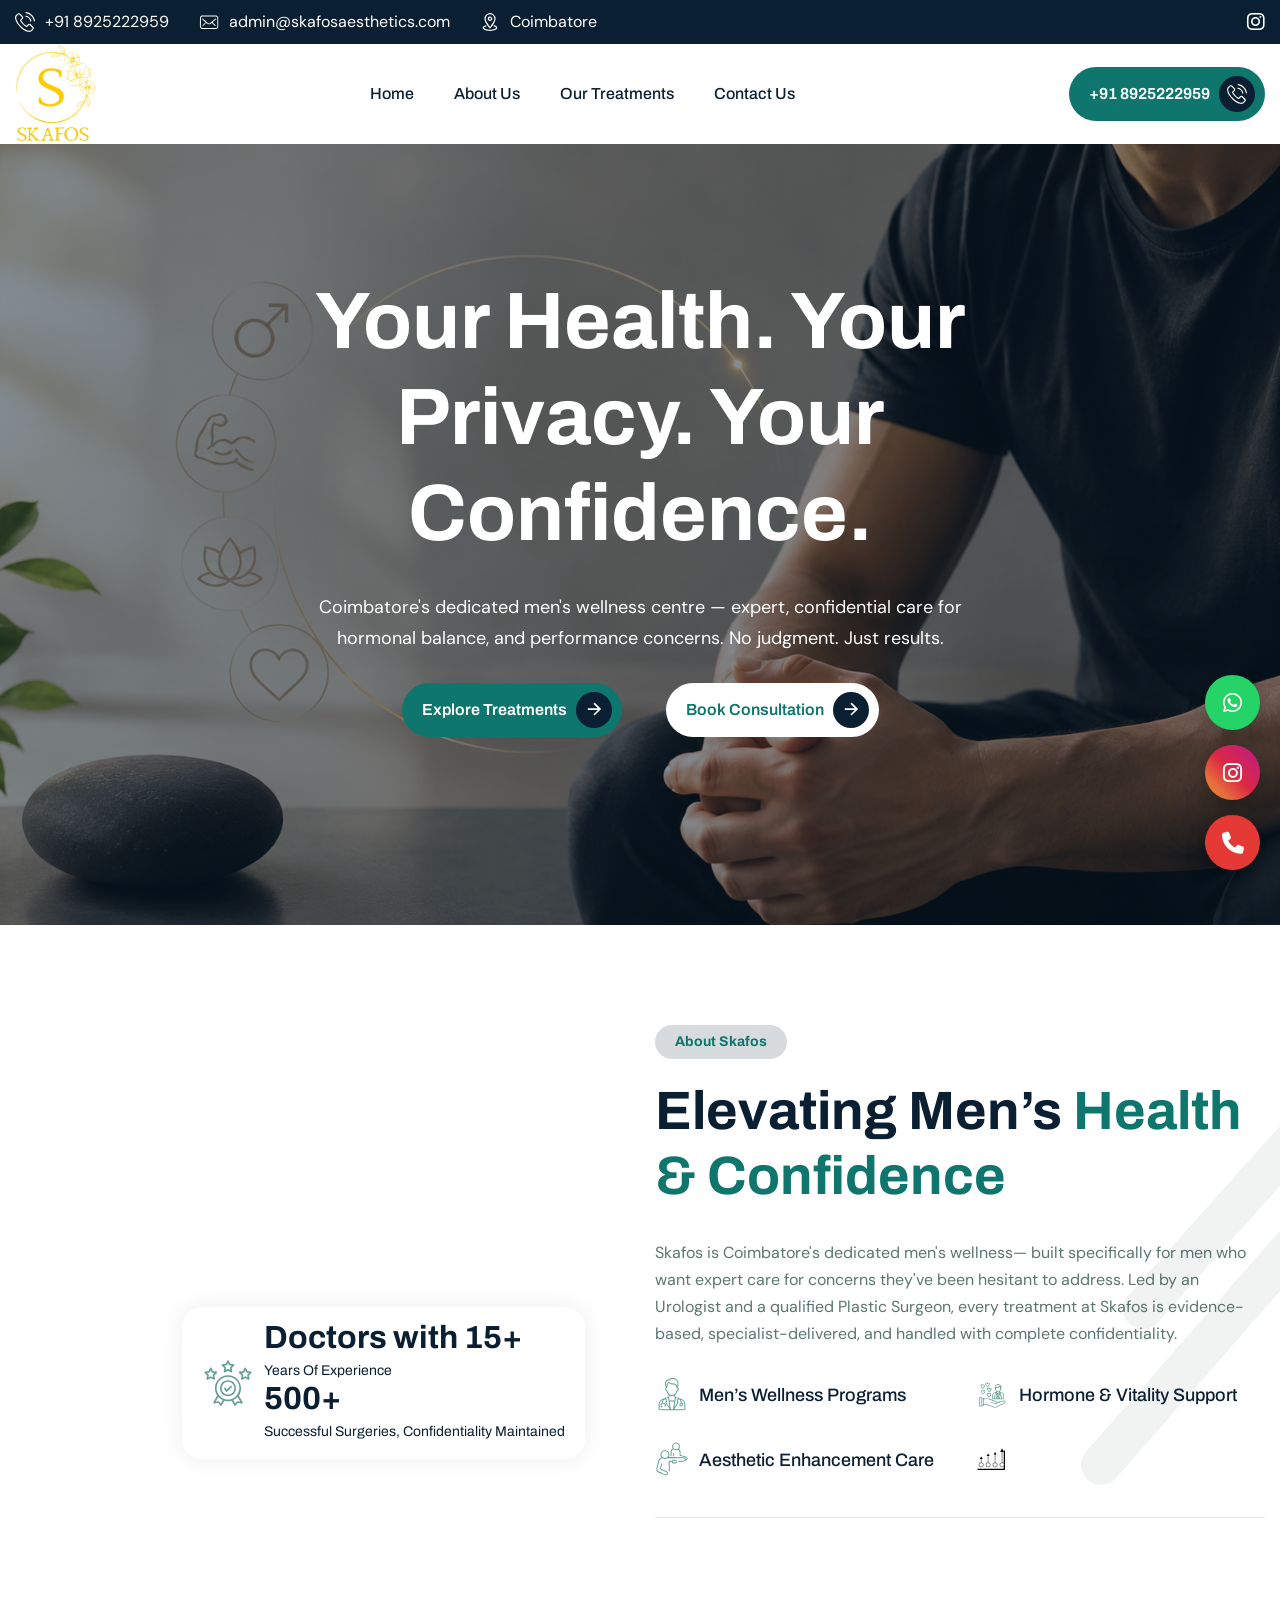
==== commit dc8e05a3: "Update index.html" ====
--- a/index.html
+++ b/index.html
@@ -368,7 +368,7 @@
                                                 <span>Your Health. Your Privacy. </span> Your Confidence. 
                                             </h1>
                                             <p class="wow fadeInUp" data-wow-delay="0.25s">
- Coimbatore's dedicated men's wellness centre — expert, confidential care for intimate health, hormonal balance, and performance concerns. No judgment. Just results.                                              </p>
+ Coimbatore's dedicated men's wellness centre — expert, confidential care for  hormonal balance, and performance concerns. No judgment. Just results.                                              </p>
                                         </div>
 
                                         <div class="hero-content-body wow fadeInUp" data-wow-delay="0.5s">
@@ -523,1013 +523,4 @@
                                 <img src="images/serviceicon3.svg" alt="">
                             </div>
                             <div class="about-list-content">
-                                <h3>fitness & performance guidance</h3>
-                            </div>
-                        </div>
-
-                    </div>
-                    <!-- About Us Body End -->
-
-                    <!-- About Us Footer Start -->
-                    <div class="about-us-footer">
-
-                        
-
-                        <!-- Appointment Button Start -->
-                        <div class="appointment-btn wow fadeInUp" data-wow-delay="1s">
-                            <a href="about.html" class="btn-default">
-                               Learn More
-                            </a>
-                        </div>
-                        <!-- Appointment Button End -->
-
-                    </div>
-                    <!-- About Us Footer End -->
-
-                </div>
-                <!-- About Us Content End -->
-            </div>
-
-        </div>
-    </div>
-</div>
-<!-- About Us End -->
-
-    <!-- Company Counter Start -->
-<section class="company-counter-section">
-    <div class="container">
-        <div class="row g-4">
-
-            <!-- Counter Item -->
-            <div class="col-lg-3 col-md-6">
-                <div class="company-counter-item">
-
-                    <div class="counter-icon">
-                        <img src="images/icon-counter-1.svg" alt="">
-                    </div>
-
-                    <div class="company-counter-content">
-                        <h3>
-                            <span class="counter">15</span>+
-                        </h3>
-                        <p>Years of Expertise</p>
-                    </div>
-
-                </div>
-            </div>
-
-            <!-- Counter Item -->
-            <div class="col-lg-3 col-md-6">
-                <div class="company-counter-item">
-
-                    <div class="counter-icon">
-                        <img src="images/icon-counter-2.svg" alt="">
-                    </div>
-
-                    <div class="company-counter-content">
-                        <h3>
-                            <span class="counter">98</span>%
-                        </h3>
-                        <p>Patient Satisfaction</p>
-                    </div>
-
-                </div>
-            </div>
-
-            <!-- Counter Item -->
-            <div class="col-lg-3 col-md-6">
-                <div class="company-counter-item">
-
-                    <div class="counter-icon">
-                        <img src="images/icon-counter-3.svg" alt="">
-                    </div>
-
-                    <div class="company-counter-content">
-                        <h3>
-                            <span class="counter">500</span>+
-                        </h3>
-                        <p>Successful Procedures</p>
-                    </div>
-
-                </div>
-            </div>
-
-            <!-- Counter Item -->
-            <div class="col-lg-3 col-md-6">
-                <div class="company-counter-item">
-
-                    <div class="counter-icon">
-                        <img src="images/icon-counter-4.svg" alt="">
-                    </div>
-
-                    <div class="company-counter-content">
-                        <h3>
-                            <span class="counter">100</span>%
-                        </h3>
-                        <p>Confidentiality</p>
-                    </div>
-
-                </div>
-            </div>
-
-        </div>
-    </div>
-</section>
-<!-- Company Counter End -->
-
-    <!-- Our Service Start -->
-     <div class="our-service">
-        <div class="container">
-            <div class="row align-items-center section-row">
-                <div class="col-lg-7">
-                  <div class="section-title">
-    <h3 class="wow fadeInUp">our treatments</h3>
-    <h2 class="text-anime-style-2" data-cursor="-opaque">
-        <span>Advanced Care</span> for Men’s Wellness & Aesthetics
-    </h2>
-</div>
-                </div>
-
-                <div class="col-lg-5">
-                    <!-- Section Button Start -->
-                    <div class="section-btn wow fadeInUp" data-wow-delay="0.25s">
-                        <a href="services.html" class="btn-default">Explore More</a>
-                    </div>
-                    <!-- Section Button End -->
-                </div>
-            </div>
-
-            <div class="row">
-                <div class="col-lg-3 col-md-6">
-                    <!-- Service Item Start -->
-                    <div class="service-item wow fadeInUp">
-                        <!-- Icon Box Start -->
-                        <div class="icon-box">
-                            <img src="images/serviceicon1.svg" alt="">
-                        </div>
-                        <!-- Icon Box End -->
-
-                        <!-- Service Body Start -->
-                        <div class="service-body">
-                            <h3>Men's Intimate Performance Care</h3>
-                            <p>When a man is unable to achieve or maintain a firm erection, 
-                                it affects more than just the bedroom — it impacts mood, self-worth,
-                                and relationships. </p>
-                        </div>
-                        <!-- Service Body End -->
-
-                        <!-- Service Footer Start -->
-                        <div class="service-footer">
-                            <a href="services.html" class="service-btn"><img src="images/arrow-white.svg" alt="">
-                            </a>
-                        </div>
-                        <!-- Service Footer End -->
-                    </div>
-                    <!-- Service Item End -->
-                </div>
-
-                <div class="col-lg-3 col-md-6">
-                    <!-- Service Item Start -->
-                    <div class="service-item wow fadeInUp" data-wow-delay="0.2s">
-                        <!-- Icon Box Start -->
-                        <div class="icon-box">
-                            <img src="images/stopwatch_icon.svg" alt="">
-                        </div>
-                        <!-- Icon Box End -->
-
-                        <!-- Service Body Start -->
-                        <div class="service-body">
-                            <h3>Men's Stamina & Control Therapy</h3>
-                            <p>Ejaculating sooner than desired is one of the most common male concerns —
-                                 and one of the most treatable.
-                                </p>
-                        </div>
-                        <!-- Service Body End -->
-
-                        <!-- Service Footer Start -->
-                        <div class="service-footer">
-                            <a href="services.html" class="service-btn"><img src="images/arrow-white.svg" alt="">
-                            </a>
-                        </div>
-                        <!-- Service Footer End -->
-                    </div>
-                    <!-- Service Item End -->
-                </div>
-
-                <div class="col-lg-3 col-md-6">
-                    <!-- Service Item Start -->
-                    <div class="service-item wow fadeInUp" data-wow-delay="0.4s">
-                        <!-- Icon Box Start -->
-                        <div class="icon-box">
-                            <img src="images/testosterone_gauge_icon.svg" alt="">
-                        </div>
-                        <!-- Icon Box End -->
-
-                        <!-- Service Body Start -->
-                        <div class="service-body">
-                            <h3>Men's Energy & Hormone Optimisation</h3>
-
-                            <p>Testosterone naturally declines after 30. Low testosterone causes
-                                 fatigue, irritability, weight gain, reduced drive, and poor sleep 
-                                 — but most men attribute it to "ageing" and ignore it.
-                                </p>
-                        </div>
-                        <!-- Service Body End -->
-
-                        <!-- Service Footer Start -->
-                        <div class="service-footer">
-                            <a href="services.html" class="service-btn"><img src="images/arrow-white.svg" alt="">
-                            </a>
-                        </div>
-                        <!-- Service Footer End -->
-                    </div>
-                    <!-- Service Item End -->
-                </div>
-
-                <div class="col-lg-3 col-md-6">
-                    <!-- Service Item Start -->
-                    <div class="service-item wow fadeInUp" data-wow-delay="0.6s">
-                        <!-- Icon Box Start -->
-                        <div class="icon-box">
-                            <img src="images/sperm_health_icons.svg" alt="">
-                        </div>
-                        <!-- Icon Box End -->
-
-                        <!-- Service Body Start -->
-                        <div class="service-body">
-                            <h3>Men's Fertility & Reproductive Wellness</h3>
-                            <p>Nearly 40–50% of conception challenges involve male fertility factors.
-                                 Most men are never evaluated. </p>
-                        </div>
-                        <!-- Service Body End -->
-
-                        <!-- Service Footer Start -->
-                        <div class="service-footer">
-                            <a href="services.html" class="service-btn"><img src="images/arrow-white.svg" alt="">
-                            </a>
-                        </div>
-                        <!-- Service Footer End -->
-                    </div>
-                    <!-- Service Item End -->
-                </div>
-
-                <div class="col-lg-3 col-md-6">
-                    <!-- Service Item Start -->
-                    <div class="service-item wow fadeInUp" data-wow-delay="0.8s">
-                        <!-- Icon Box Start -->
-                        <div class="icon-box">
-                            <img src="images/serviceicon2.svg" alt="">
-                        </div>
-                        <!-- Icon Box End -->
-
-                        <!-- Service Body Start -->
-                        <div class="service-body">
-                            <h3>Men's Bladder & Prostate Wellness</h3>
-                            <p>The prostate affects urination, sexual function, and overall comfort —
-                                 yet most men only seek care once symptoms become severe. 
-                                 </p>
-                        </div>
-                        <!-- Service Body End -->
-
-                        <!-- Service Footer Start -->
-                        <div class="service-footer">
-                            <a href="services.html" class="service-btn"><img src="images/arrow-white.svg" alt="">
-                            </a>
-                        </div>
-                        <!-- Service Footer End -->
-                    </div>
-                    <!-- Service Item End -->
-                </div>
-
-                <div class="col-lg-3 col-md-6">
-                    <!-- Service Item Start -->
-                    <div class="service-item wow fadeInUp" data-wow-delay="1s">
-                        <!-- Icon Box Start -->
-                        <div class="icon-box">
-                            <img src="images/serviceicon3.svg" alt="">
-                        </div>
-                        <!-- Icon Box End -->
-
-                        <!-- Service Body Start -->
-                        <div class="service-body">
-                            <h3>Men's Reconstructive & Enhancement Care</h3>
-                            <p>Concerns about penile size, curvature (Peyronie’s disease), or post-procedure appearance are more common than acknowledged.
-                                </p>
-                        </div>
-                        <!-- Service Body End -->
-
-                        <!-- Service Footer Start -->
-                        <div class="service-footer">
-                            <a href="services.html" class="service-btn"><img src="images/arrow-white.svg" alt="">
-                            </a>
-                        </div>
-                        <!-- Service Footer End -->
-                    </div>
-                    <!-- Service Item End -->
-                </div>
-
-                <div class="col-lg-6">
-                    <!-- Service Item Start -->
-                    <div class="service-item service-cta-item wow fadeInUp" data-wow-delay="1.2s">
-                        <!-- Icon Box Start -->
-                        <div class="icon-box">
-                            <img src="images/icon-cta.svg" alt="">
-                        </div>
-                        <!-- Icon Box End -->
-
-                        <!-- Service Body Start -->
-                        <div class="service-body">
-                            <h3>Take the First Step — In Complete Confidence </h3>
-                            <p>All consultations are private, judgment-free, and led by specialist doctors. Your details stay with us.</p>
-                        </div>
-                        <!-- Service Body End -->
-
-                        <!-- Service Footer Start -->
-                        <div class="service-cta-btn">
-                            <a href="contact.html" class="btn-default">Book a Private Consultation</a>
-                        </div>
-                        <!-- Service Footer End -->
-                    </div>
-                    <!-- Service Item End -->
-                </div>                
-            </div>
-        </div>
-     </div>
-    <!-- Our Service End -->
-
-   
-
-  
-
-  <!-- Our Commitments Start -->
-<div class="need-attention parallaxie" >
-    <style>
-     .need-attention       .icon-box{
-    width: 70px;
-    height: 60px;
-    background: #f5f5f5;
-    border-radius: 50%;
-    display: flex;
-    align-items: center;
-    justify-content: center;
-}
-
-.icon-number{
-    font-size: 28px;
-    font-weight: 700;
-    color: #000;
-}
-    </style>
-    <div class="container">
-
-        <div class="row section-row">
-            <!-- Section Title Start -->
-            <div class="section-title">
-                <h3 class="wow fadeInUp">Why Choose Us</h3>
-                <h2 class="text-anime-style-2" data-cursor="-opaque">
-                  The Skafos Difference
-                </h2>
-                <p class="wow fadeInUp" data-wow-delay="0.25s">
-Everything about how we work is built around one thing — earning and keeping your trust.                </p>
-            </div>
-            <!-- Section Title End -->
-        </div>
-
-        <div class="row">
-
-            <!-- Commitment 1 -->
-            <div class="col-lg-6 col-md-6 col-12">
-                <div class="need-attention-list wow fadeInUp">
-                   <div class="icon-box">
-    <span class="icon-number">01</span>
-</div>  
-                    <div class="need-attention-content">
-                        <p><strong>Complete Privacy, Always </strong><br>
-Private consultation rooms, discreet billing, and confidential records. Your visit stays entirely between you and your doctor. No exceptions.                    </div>
-                </div>
-            </div>
-
-            <!-- Commitment 2 -->
-            <div class="col-lg-6 col-md-6 col-12">
-                <div class="need-attention-list wow fadeInUp">
-                    <!-- <div class="icon-box">
-                        <img src="images/icon-need-attention-2.svg" alt="">
-                    </div> -->
-                    <div class="icon-box">
-    <span class="icon-number">02</span>
-</div>  
-                    <div class="need-attention-content">
-                        <p><strong>Specialist Doctors — Not Generalists </strong><br>
-Every consultation and treatment plan is led by an MCh Urologist or a qualified Plastic Surgeon. You are never seen by a technician or a general practitioner for these concerns.                    </div>
-                </div>
-            </div>
-
-            <!-- Commitment 3 -->
-            <div class="col-lg-6 col-md-6 col-12">
-                <div class="need-attention-list wow fadeInUp">
-                    <!-- <div class="icon-box">
-                        <img src="images/icon-need-attention-3.svg" alt="">
-                    </div> -->
-                    <div class="icon-box">
-    <span class="icon-number">03</span>
-</div>  
-                    <div class="need-attention-content">
-                        <p><strong>Evidence-Based Treatment Only </strong><br>
-Every protocol we recommend has demonstrated clinical effectiveness. No unproven methods, no overpromised results. What we offer is what the science supports.                    </div>
-                </div>
-            </div>
-
-            <!-- Commitment 4 -->
-            <div class="col-lg-6 col-md-6 col-12">
-                <div class="need-attention-list wow fadeInUp">
-                    <!-- <div class="icon-box">
-                        <img src="images/icon-need-attention-4.svg" alt="">
-                    </div> -->
-                    <div class="icon-box">
-    <span class="icon-number">04</span>
-</div>  
-                    <div class="need-attention-content">
-                        <p><strong>Personalised — Not Packaged </strong><br>
-Your treatment is built around your specific condition, health history, and goals. No standard packages, no one-size-fits-all programs.                    </div>
-                </div>
-            </div>
- <div class="col-lg-6 col-md-6 col-12">
-                <div class="need-attention-list wow fadeInUp">
-                    <!-- <div class="icon-box">
-                        <img src="images/icon-need-attention-4.svg" alt="">
-                    </div> --><div class="icon-box">
-    <span class="icon-number">05</span>
-</div>  
-                    <div class="need-attention-content">
-                        <p><strong>Advanced Technology & Techniques </strong><br>
-Your treatment is built around your specific condition, health history, and goals. No standard pac
-kages, no one-size-fits-all programs.        </p>       
-     </div>
-                </div>
-            </div>
-             <div class="col-lg-6 col-md-6 col-12">
-                <div class="need-attention-list wow fadeInUp">
-                    <!-- <div class="icon-box">
-                        <img src="images/icon-need-attention-4.svg" alt="">
-                    </div> -->
-                    <div class="icon-box">
-    <span class="icon-number">06</span>
-</div>  
-                    <div class="need-attention-content">
-                        <p><strong>A Clear Journey — From First Call to Final Result  </strong><br>
-Your experience at Skafos follows four clear steps: a private consultation, a thorough medical assessment, a personalised treatment plan with transparent pricing, and structured follow-up until you see real improvement. Results may vary based on individual health conditions.     </p>       
-     </div>
-                </div>
-            </div>
-        </div>
-
-    </div>
-</div>
-<!-- Our Commitments End -->
-
-    <!-- Why Choose Us Start -->
-<!-- <div class="why-choose-us">
-    <div class="container">
-
-        <div class="row section-row">
-            <div class="section-title">
-                <h3 class="wow fadeInUp">why skafos</h3>
-                <h2 class="text-anime-style-2" data-cursor="-opaque">
-                    <span>Trusted Care</span> for Men’s Wellness & Transformation
-                </h2>
-            </div>
-        </div>
-
-        <div class="why-choose-us-box">
-            <div class="row no-gutters align-items-center">
-
-                <div class="col-lg-6">
-
-                    <div class="why-choose-box-1">
-
-                        <div class="why-choose-item wow fadeInUp">
-                            <div class="icon-box">
-                                <img src="images/icon-why-us-1.svg" alt="">
-                            </div>
-                            <div class="why-choose-content">
-                                <h3>specialized men’s experts</h3>
-                                <p>Dedicated professionals focused on men’s wellness, aesthetics, and performance optimization.</p>
-                            </div>
-                        </div>
-
-                        <div class="why-choose-item wow fadeInUp" data-wow-delay="0.25s">
-                            <div class="icon-box">
-                                <img src="images/icon-why-us-2.svg" alt="">
-                            </div>
-                            <div class="why-choose-content">
-                                <h3>personalized treatment plans</h3>
-                                <p>Customized wellness solutions based on individual goals, lifestyle, and body needs.</p>
-                            </div>
-                        </div>
-
-                        <div class="why-choose-item wow fadeInUp" data-wow-delay="0.5s">
-                            <div class="icon-box">
-                                <img src="images/icon-why-us-3.svg" alt="">
-                            </div>
-                            <div class="why-choose-content">
-                                <h3>proven clinical results</h3>
-                                <p>Advanced, science-backed treatments designed for visible and lasting transformation.</p>
-                            </div>
-                        </div>
-
-                    </div>
-
-                </div>
-
-                <div class="col-lg-6">
-
-                    <div class="why-choose-box-2">
-
-                        <div class="why-choose-item wow fadeInUp">
-                            <div class="icon-box">
-                                <img src="images/icon-why-us-4.svg" alt="">
-                            </div>
-                            <div class="why-choose-content">
-                                <h3>advanced aesthetic technology</h3>
-                                <p>Modern equipment and innovative techniques for safe and effective results.</p>
-                            </div>
-                        </div>
-
-                        <div class="why-choose-item wow fadeInUp" data-wow-delay="0.25s">
-                            <div class="icon-box">
-                                <img src="images/icon-why-us-5.svg" alt="">
-                            </div>
-                            <div class="why-choose-content">
-                                <h3>confidential & comfortable care</h3>
-                                <p>Private, judgment-free environment ensuring complete comfort and trust.</p>
-                            </div>
-                        </div>
-
-                        <div class="why-choose-item wow fadeInUp" data-wow-delay="0.5s">
-                            <div class="icon-box">
-                                <img src="images/icon-why-us-6.svg" alt="">
-                            </div>
-                            <div class="why-choose-content">
-                                <h3>holistic men’s wellness</h3>
-                                <p>Comprehensive care covering health, fitness, aesthetics, and confidence building.</p>
-                            </div>
-                        </div>
-
-                    </div>
-
-                </div>
-
-                <div class="col-lg-12">
-                    <div class="why-choose-image">
-                        <img src="images/why-us-img.png" alt="Men's wellness consultation at Skafos Coimbatore">
-                    </div>
-                </div>
-
-            </div>
-        </div>
-
-    </div>
-</div> -->
-<!-- Why Choose Us End -->
-
-
-
-    <!-- Therapy Process Start -->
-    <!-- <div class="therapy-process">
-        <div class="container">
-            <div class="row section-row">
-                <div class="col-lg-12">
-                    <div class="section-title">
-                        <h3 class="wow fadeInUp">Our Work process</h3>
-                        <h2 class="text-anime-style-2" data-cursor="-opaque"><span>Four Steps</span> 
-                        to Feeling Like Yourself Again</h2>
-                    </div>
-                </div>  
-            </div>
-
-            <div class="row">
-                <div class="col-lg-3 col-md-6">
-                    <div class="therapy-process-item wow fadeInUp">
-                        <div class="icon-box">
-                            <figure class="image-anime">
-                                <img src="images/p1.avif" alt="">
-                            </figure>
-                        </div>
-
-                        <div class="therapy-process-content">
-                            <h3>Private Consultation</h3>
-                            <p>One-on-one with a specialist. No rush. No judgment. You share only what you're comfortable sharing.</p>
-                        </div>
-                    </div>
-                </div>
-
-                <div class="col-lg-3 col-md-6">
-                    <div class="therapy-process-item wow fadeInUp" data-wow-delay="0.25s">
-                        <div class="icon-box">
-                            <figure class="image-anime">
-                                <img src="images/p2.jpg" alt="">
-                            </figure>
-                        </div>
-
-                        <div class="therapy-process-content">
-                            <h3>Medical Assessment</h3>
-                            <p>Relevant tests and a thorough evaluation to identify the exact cause — not just the symptom.</p>
-                        </div>
-                    </div>
-                </div>
-
-                <div class="col-lg-3 col-md-6">
-                    <div class="therapy-process-item wow fadeInUp" data-wow-delay="0.5s">
-                        <div class="icon-box">
-                            <figure class="image-anime">
-                                <img src="images/p3.jpg" alt="">
-                            </figure>
-                        </div>
-
-                        <div class="therapy-process-content">
-                            <h3>Custom Treatment Plan</h3>
-                            <p>A personalised program built around your condition, timeline, and budget. Transparent pricing.</p>
-                        </div>
-                    </div>
-                </div>
-
-                <div class="col-lg-3 col-md-6">
-                    <div class="therapy-process-item wow fadeInUp" data-wow-delay="0.75s">
-                        <div class="icon-box">
-                            <figure class="image-anime">
-                                <img src="images/p4.jpg" alt="">
-                            </figure>
-                        </div>
-
-                        <div class="therapy-process-content">
-                            <h3>Results & Support</h3>
-                            <p>Regular check-ins, progress tracking, and plan adjustments until you see real improvement.</p>
-                        </div>
-                    </div>
-                </div>
-            </div>
-        </div>
-    </div> -->
-
-
-
-
-
-    <!-- Client Testimonial Start -->
-<!-- <div class="our-testimonial parallaxie">
-    <div class="container">
-
-        <div class="row section-row">
-            <div class="col-lg-12">
-           
-                <div class="section-title">
-                    <h3 class="wow fadeInUp">client reviews</h3>
-                    <h2 class="text-anime-style-2" data-cursor="-opaque">
-                        <span>Real</span> Results from Our Clients
-                    </h2>
-                </div>
-               
-            </div>
-        </div>
-
-        <div class="row">
-            <div class="col-lg-12">
-
-       
-                <div class="testimonial-slider">
-                    <div class="swiper">
-
-                        <div class="swiper-wrapper" data-cursor-text="Drag">
-
-                            <div class="swiper-slide">
-                                <div class="testimonial-item">
-
-                                    <div class="testimonial-header">
-                                        <div class="testimonial-rating">
-                                            <i class="fa-solid fa-star"></i>
-                                            <i class="fa-solid fa-star"></i>
-                                            <i class="fa-solid fa-star"></i>
-                                            <i class="fa-solid fa-star"></i>
-                                            <i class="fa-solid fa-star"></i>
-                                        </div>
-
-                                        <div class="testimonial-content">
-                                            <p>
-                                                Skafos helped me regain my energy, confidence, and overall wellness. The results are truly life-changing.
-                                            </p>
-                                        </div>
-                                    </div>
-
-                                    <div class="testimonial-body">
-                                        <div class="author-content">
-                                            <h3>arjun r</h3>
-                                            <p>business professional</p>
-                                        </div>
-                                    </div>
-
-                                </div>
-                            </div>
-
-                            <div class="swiper-slide">
-                                <div class="testimonial-item">
-
-                                    <div class="testimonial-header">
-                                        <div class="testimonial-rating">
-                                            <i class="fa-solid fa-star"></i>
-                                            <i class="fa-solid fa-star"></i>
-                                            <i class="fa-solid fa-star"></i>
-                                            <i class="fa-solid fa-star"></i>
-                                            <i class="fa-solid fa-star"></i>
-                                        </div>
-
-                                        <div class="testimonial-content">
-                                            <p>
-                                                The treatments improved my confidence and physical performance. Very professional and discreet service.
-                                            </p>
-                                        </div>
-                                    </div>
-
-                                    <div class="testimonial-body">
-                                        <div class="author-content">
-                                            <h3>rahul k</h3>
-                                            <p>fitness trainer</p>
-                                        </div>
-                                    </div>
-
-                                </div>
-                            </div>
-
-                            <div class="swiper-slide">
-                                <div class="testimonial-item">
-
-                                    <div class="testimonial-header">
-                                        <div class="testimonial-rating">
-                                            <i class="fa-solid fa-star"></i>
-                                            <i class="fa-solid fa-star"></i>
-                                            <i class="fa-solid fa-star"></i>
-                                            <i class="fa-solid fa-star"></i>
-                                            <i class="fa-solid fa-star"></i>
-                                        </div>
-
-                                        <div class="testimonial-content">
-                                            <p>
-                                                I noticed a major improvement in my vitality and overall appearance. Highly recommended for men’s wellness.
-                                            </p>
-                                        </div>
-                                    </div>
-
-                                    <div class="testimonial-body">
-                                        <div class="author-content">
-                                            <h3>vignesh s</h3>
-                                            <p>entrepreneur</p>
-                                        </div>
-                                    </div>
-
-                                </div>
-                            </div>
-
-                            <div class="swiper-slide">
-                                <div class="testimonial-item">
-
-                                    <div class="testimonial-header">
-                                        <div class="testimonial-rating">
-                                            <i class="fa-solid fa-star"></i>
-                                            <i class="fa-solid fa-star"></i>
-                                            <i class="fa-solid fa-star"></i>
-                                            <i class="fa-solid fa-star"></i>
-                                            <i class="fa-solid fa-star"></i>
-                                        </div>
-
-                                        <div class="testimonial-content">
-                                            <p>
-                                                Excellent care and modern treatments. The team really understands men’s health and confidence needs.
-                                            </p>
-                                        </div>
-                                    </div>
-
-                                    <div class="testimonial-body">
-                                        <div class="author-content">
-                                            <h3>karthik m</h3>
-                                            <p>software engineer</p>
-                                        </div>
-                                    </div>
-
-                                </div>
-                            </div>
-
-                        </div>
-
-                        <div class="swiper-pagination"></div>
-
-                    </div>
-                </div>
-
-            </div>
-        </div>
-
-    </div>
-</div> -->
-
-    
-   
-
-   <!-- Footer Start -->
-     <footer class="main-footer">
-        <div class="container">
-            <div class="row">
-                <div class="col-lg-3">
-                    <!-- About Footer Start -->
-                    <div class="about-footer">
-                        <!-- Footer Logo Start -->
-                        <div class="footer-logo">
-                            <img src="images/logo1.png" alt="" style="height: 120px;">
-                        </div>
-                        <!-- Footer Logo End -->
-
-                        <!-- About Footer Content Start -->
-                        <div class="about-footer-content">
-                            <p>At Skafos Male Wellness & Aesthetic Center, we specialize in advanced men’s wellness, aesthetic enhancement, and performance optimization.</p>
-                        </div>
-                        <!-- Footer Social Links Start -->
-                        <div class="footer-social-links">
-                            <ul>
-                                
-                              
-                                <li><a href="https://www.instagram.com/skafosaesthetics?igsh=MTNkcXV2ZnFtOGQxYQ%3D%3D"><i class="fa-brands fa-instagram"></i></a></li>                                                                
-                                <li><a href="https://www.facebook.com/people/Skafos-Aesthetic-and-wellness-Center/61560946264782/#"><i class="fa-brands fa-facebook"></i></a></li>                                                                
-                            </ul>
-                        </div>
-                        <!-- Footer Social Links End -->
-                        
-                    </div>
-                    <!-- About Footer End -->
-                </div>
-                
-                <div class="col-lg-3 col-md-4">
-                    <!-- About Links Start -->
-                    <div class="about-service-list">
-                        <h3>Quick Links</h3>
-                        <ul>
-                           <li><a href="index.html">Home</a></li>
-                           <li><a href="about.html">About Us</a></li>
-                            <li><a href="services.html">Our Treatments</a></li>
-                            <li><a href="contact.html">Contact</a></li>
-                        </ul>
-                    </div>
-                    <!-- About Links End -->
-                </div>
-
-                <div class="col-lg-3 col-md-4">
-                    <!-- About Links Start -->
-                    <div class="about-service-list">
-                        <h3>Our Treatments</h3>
-                        <ul>
-                            <li><a href="services.html">Men's Intimate Performance Care</a></li>
-                            <li><a href="services.html">Men's Stamina & Control Therapy</a></li>
-                            <li><a href="services.html">Men's Energy & Hormone Optimisation</a></li>
-                             <li><a href="services.html">Men's Fertility & Reproductive Wellness</a></li>
-                              <li><a href="services.html">Men's Bladder & Prostate Wellness</a></li>
-                               <li><a href="services.html">Men's Reconstructive & Enhancement Care</a></li>
-                        </ul>
-                    </div>
-                    <!-- About Links End -->
-                </div>
-
-                <div class="col-lg-3 col-md-4">
-                    <!-- About Links Start -->
-                    <div class="footer-contact">
-                        <h3>contact</h3>
-                        <!-- Footer Contact Details Start -->
-                        <div class="footer-contact-details">
-                            <!-- Footer Info Box Start -->
-                            <div class="footer-info-box">
-                                <div class="icon-box">
-                                    <img src="images/icon-phone.svg" alt="">
-                                </div>
-                                <div class="footer-info-box-content">
-                                   <a href="tel:+918925222959"><p>+91 8925222959</p></a>
-                                </div>                                
-                            </div>
-                            <!-- Footer Info Box End -->
-
-                            <!-- Footer Info Box Start -->
-                            <div class="footer-info-box">
-                                <div class="icon-box">
-                                    <img src="images/icon-mail.svg" alt="">
-                                </div>
-                                <div class="footer-info-box-content">
-                                   <a href="mailto:admin@skafosaesthetics.com"><p>admin@skafosaesthetics.com</p></a>
-                                </div>
-                            </div>
-                            <!-- Footer Info Box End -->
-
-                            <!-- Footer Info Box Start -->
-                            <div class="footer-info-box">
-                                <div class="icon-box">
-                                    <img src="images/icon-location.svg" alt="">
-                                </div>
-                                <div class="footer-info-box-content">
-                                    <p>1st Floor, Classic Towers, 1547, Trichy Rd, Highways Colony, Coimbatore, Tamil Nadu 641018.</p>
-                                </div>                                
-                            </div>
-                            <!-- Footer Info Box End -->
-                        </div>
-                        <!-- Footer Contact Details End -->
-                    </div>
-                    <!-- About Links End -->
-                </div>
-            </div>
-
-           <!-- Footer Copyright Section Start -->
-<div class="footer-copyright">
-    <div class="row align-items-center">
-
-        <!-- Left Side -->
-        <div class="col-md-6">
-            <div class="footer-copyright-text text-center">
-    <p style="margin:0; white-space: nowrap;">
-        Copyright © 
-        <script>document.write(new Date().getFullYear())</script> 
-       Skafos Men's Wellness. 
-        All Rights Reserved. Developed by 
-        <a href="https://chennaileads.com" target="_blank">
-            Chennai Leads
-        </a>
-    </p>
-</div>
-        </div>
-
-        <!-- Right Side -->
-        <div class="col-md-6 text-md-end">
-            <div class="footer-policy">
-                <p style="color: white;">
-                  
-                   
-                    <a href="privacypolicy.html" style="color: white;">
-                        Privacy Policy
-                    </a>
-                </p>
-            </div>
-        </div>
-
-    </div>
-</div>
-<!-- Footer Copyright Section End -->
-        </div>
-     </footer>
-    <!-- Footer End -->
-    
-    <!-- Jquery Library File -->
-    <script src="js/jquery-3.7.1.min.js"></script>
-    <!-- Bootstrap js file -->
-    <script src="js/bootstrap.min.js"></script>
-    <!-- Validator js file -->
-    <script src="js/validator.min.js"></script>
-    <!-- SlickNav js file -->
-    <script src="js/jquery.slicknav.js"></script>
-    <!-- Swiper js file -->
-    <script src="js/swiper-bundle.min.js"></script>
-    <!-- Counter js file -->
-    <script src="js/jquery.waypoints.min.js"></script>
-    <script src="js/jquery.counterup.min.js"></script>
-    <!-- Magnific js file -->
-    <script src="js/jquery.magnific-popup.min.js"></script>
-    <!-- SmoothScroll -->
-    <script src="js/SmoothScroll.js"></script>
-    <!-- Parallax js -->
-    <script src="js/parallaxie.js"></script>
-    <!-- MagicCursor js file -->
-    <script src="js/gsap.min.js"></script>
-    <script src="js/magiccursor.js"></script>
-    <!-- Text Effect js file -->
-    <script src="js/SplitText.js"></script>
-    <script src="js/ScrollTrigger.min.js"></script>
-    <!-- YTPlayer js File -->
-    <script src="js/jquery.mb.YTPlayer.min.js"></script>
-    <!-- Wow js file -->
-    <script src="js/wow.js"></script>
-    <!-- Main Custom js file -->
-    <script src="js/function.js"></script>
-	<script src="../../demo.awaikenthemes.com/assets/js/theme-panel.js"></script>
-       <script>
-  const toggleBtn = document.getElementById("callToggle");
-  const enquiryBox = document.getElementById("enquiryBox");
-
-  toggleBtn.addEventListener("click", () => {
-    enquiryBox.style.display =
-      enquiryBox.style.display === "block" ? "none" : "block";
-  });
-
-  document.addEventListener("click", (e) => {
-    if (!e.target.closest(".floating-contact")) {
-      enquiryBox.style.display = "none";
-    }
-  });
-  toggleBtn.addEventListener("click", () => {
-  enquiryBox.classList.toggle("show");
-});
-</script>
-</body>
-
-<!-- Mirrored from html.awaikenthemes.com/physiocare/index-4.html by HTTrack Website Copier/3.x [XR&CO'2014], Mon, 18 May 2026 11:55:52 GMT -->
-</html>+              
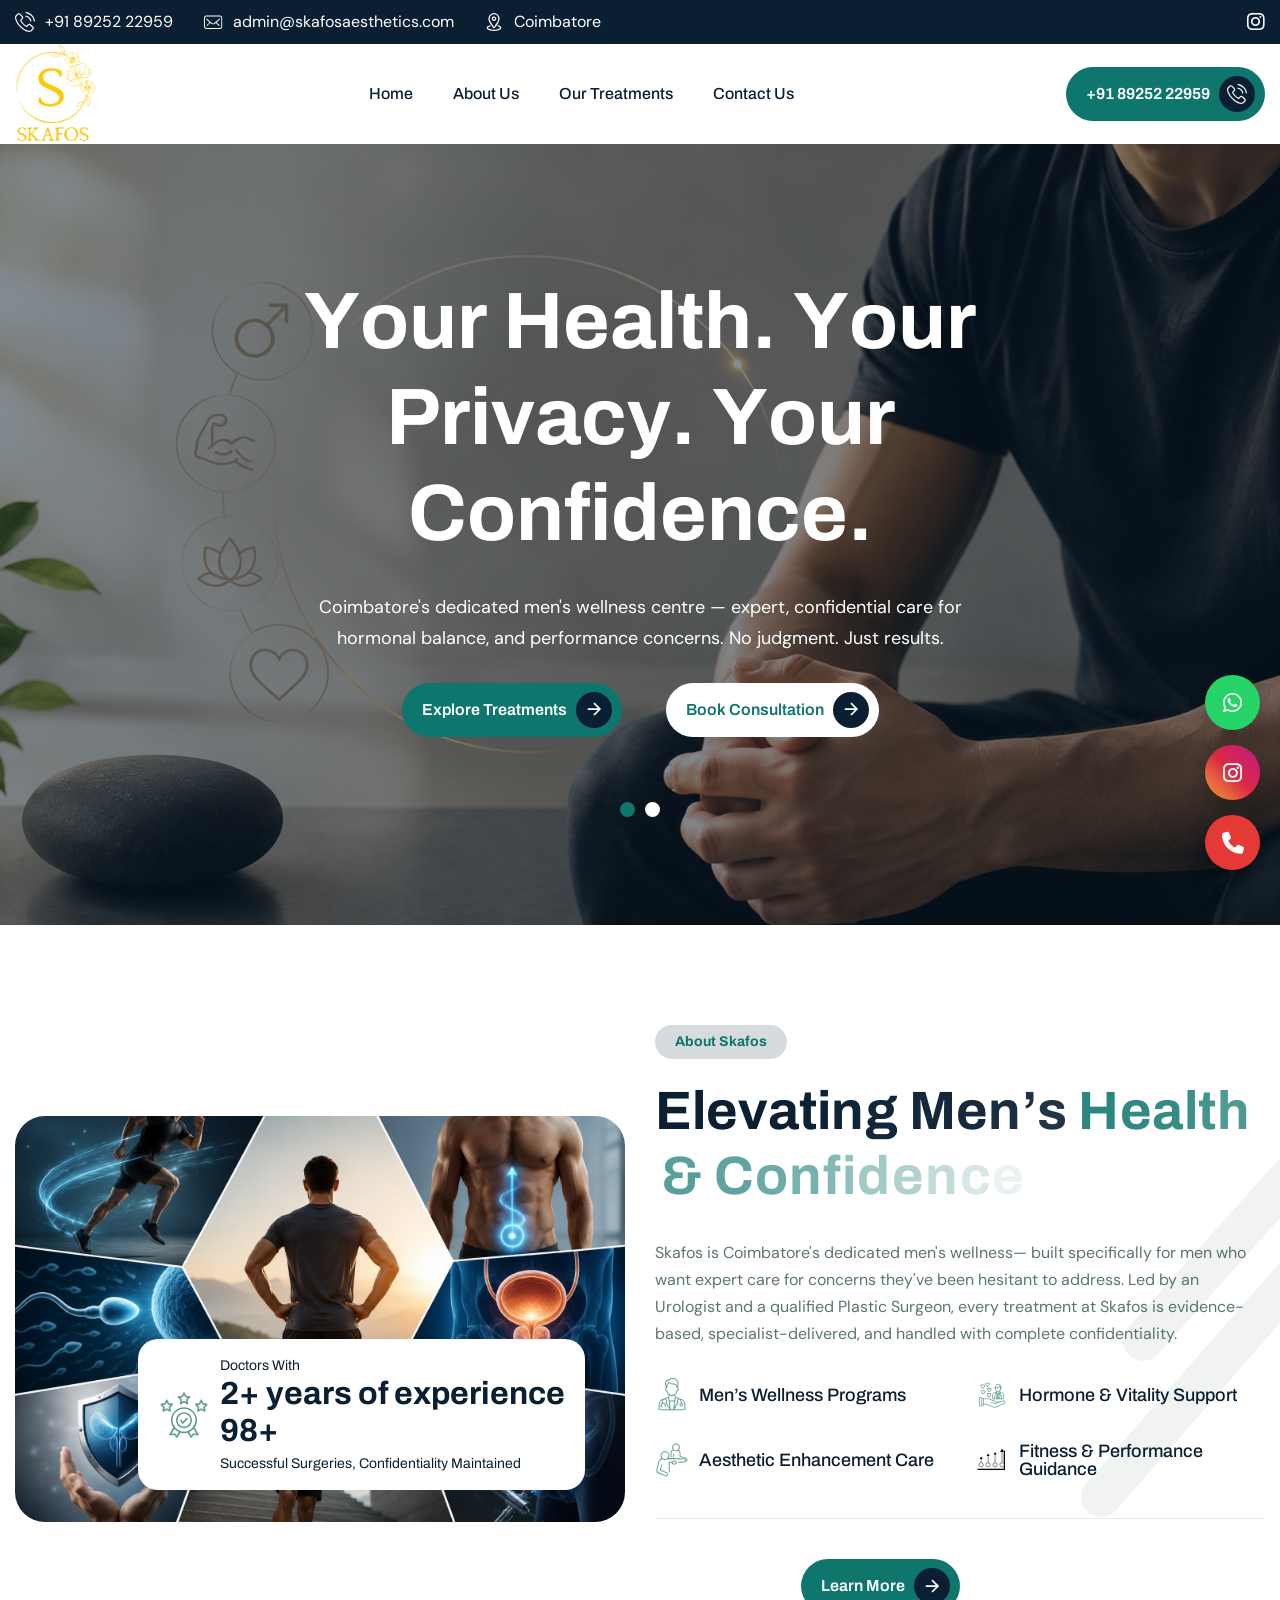
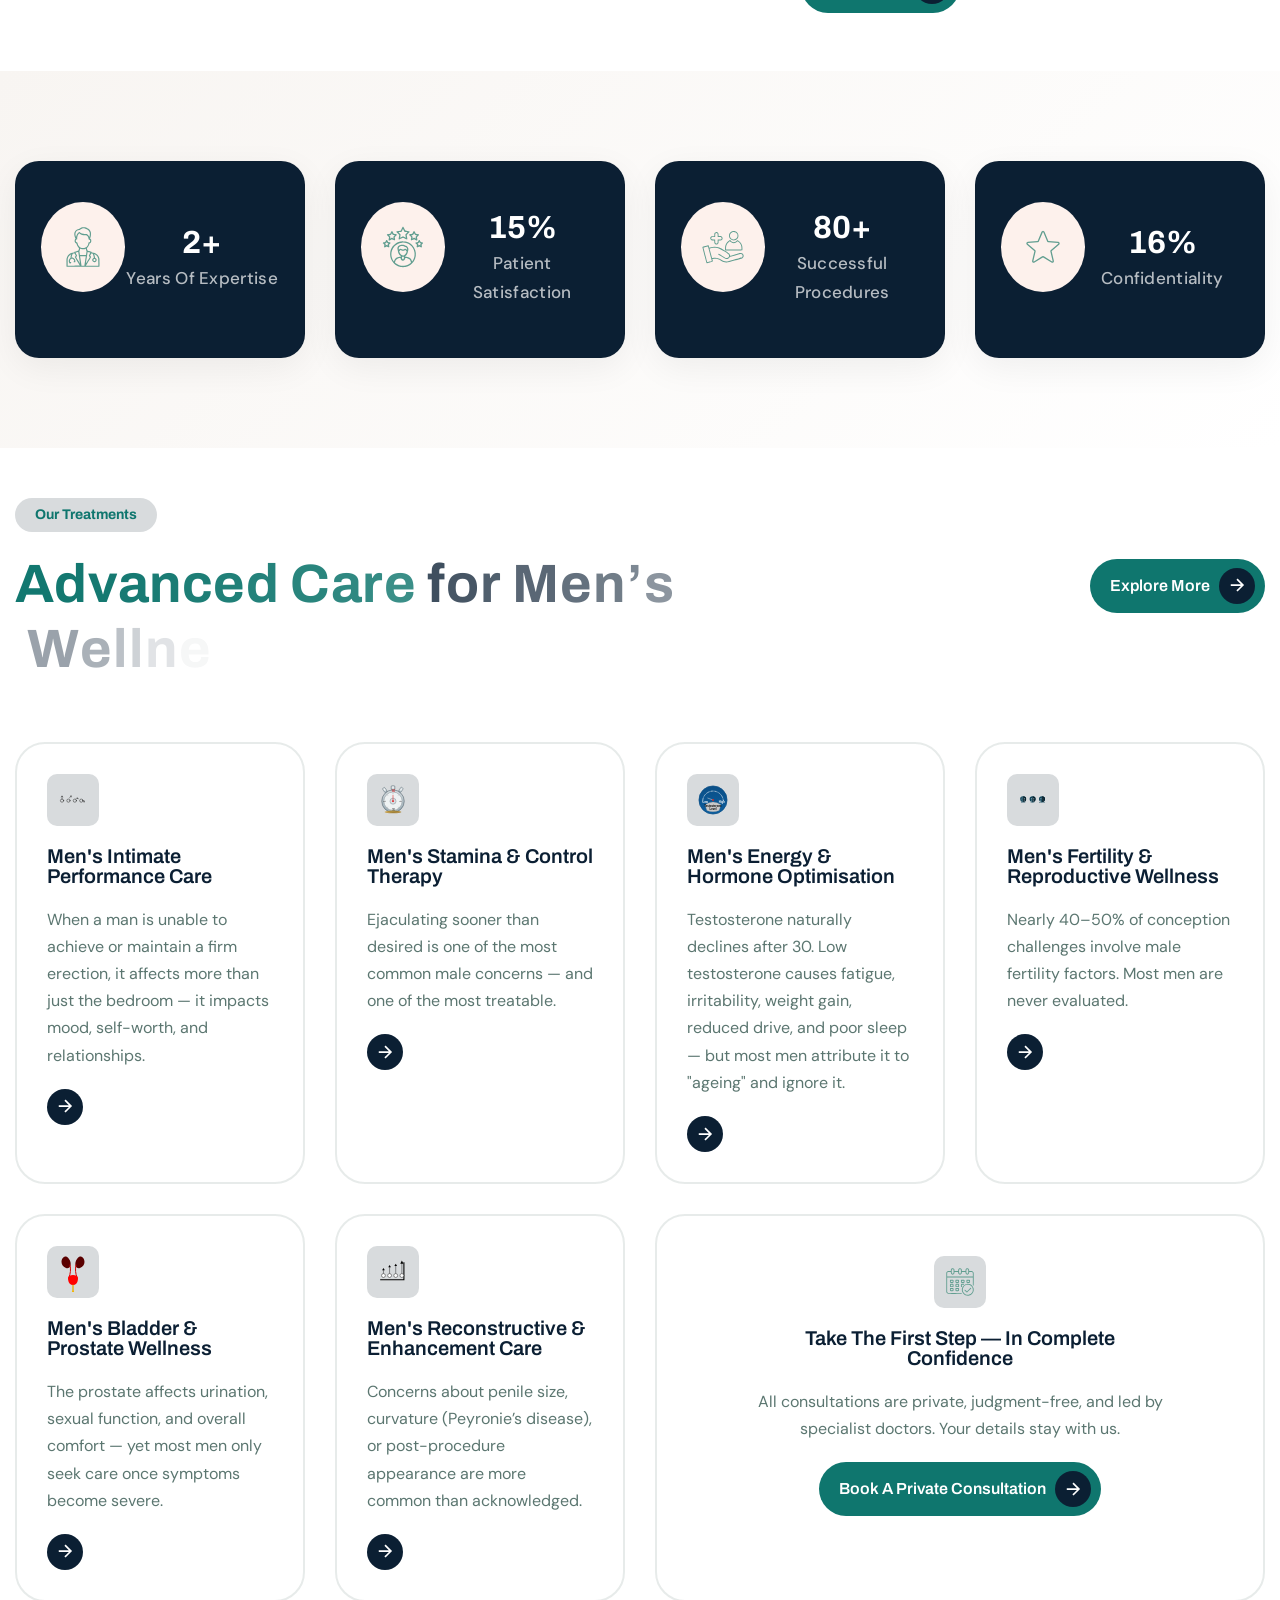
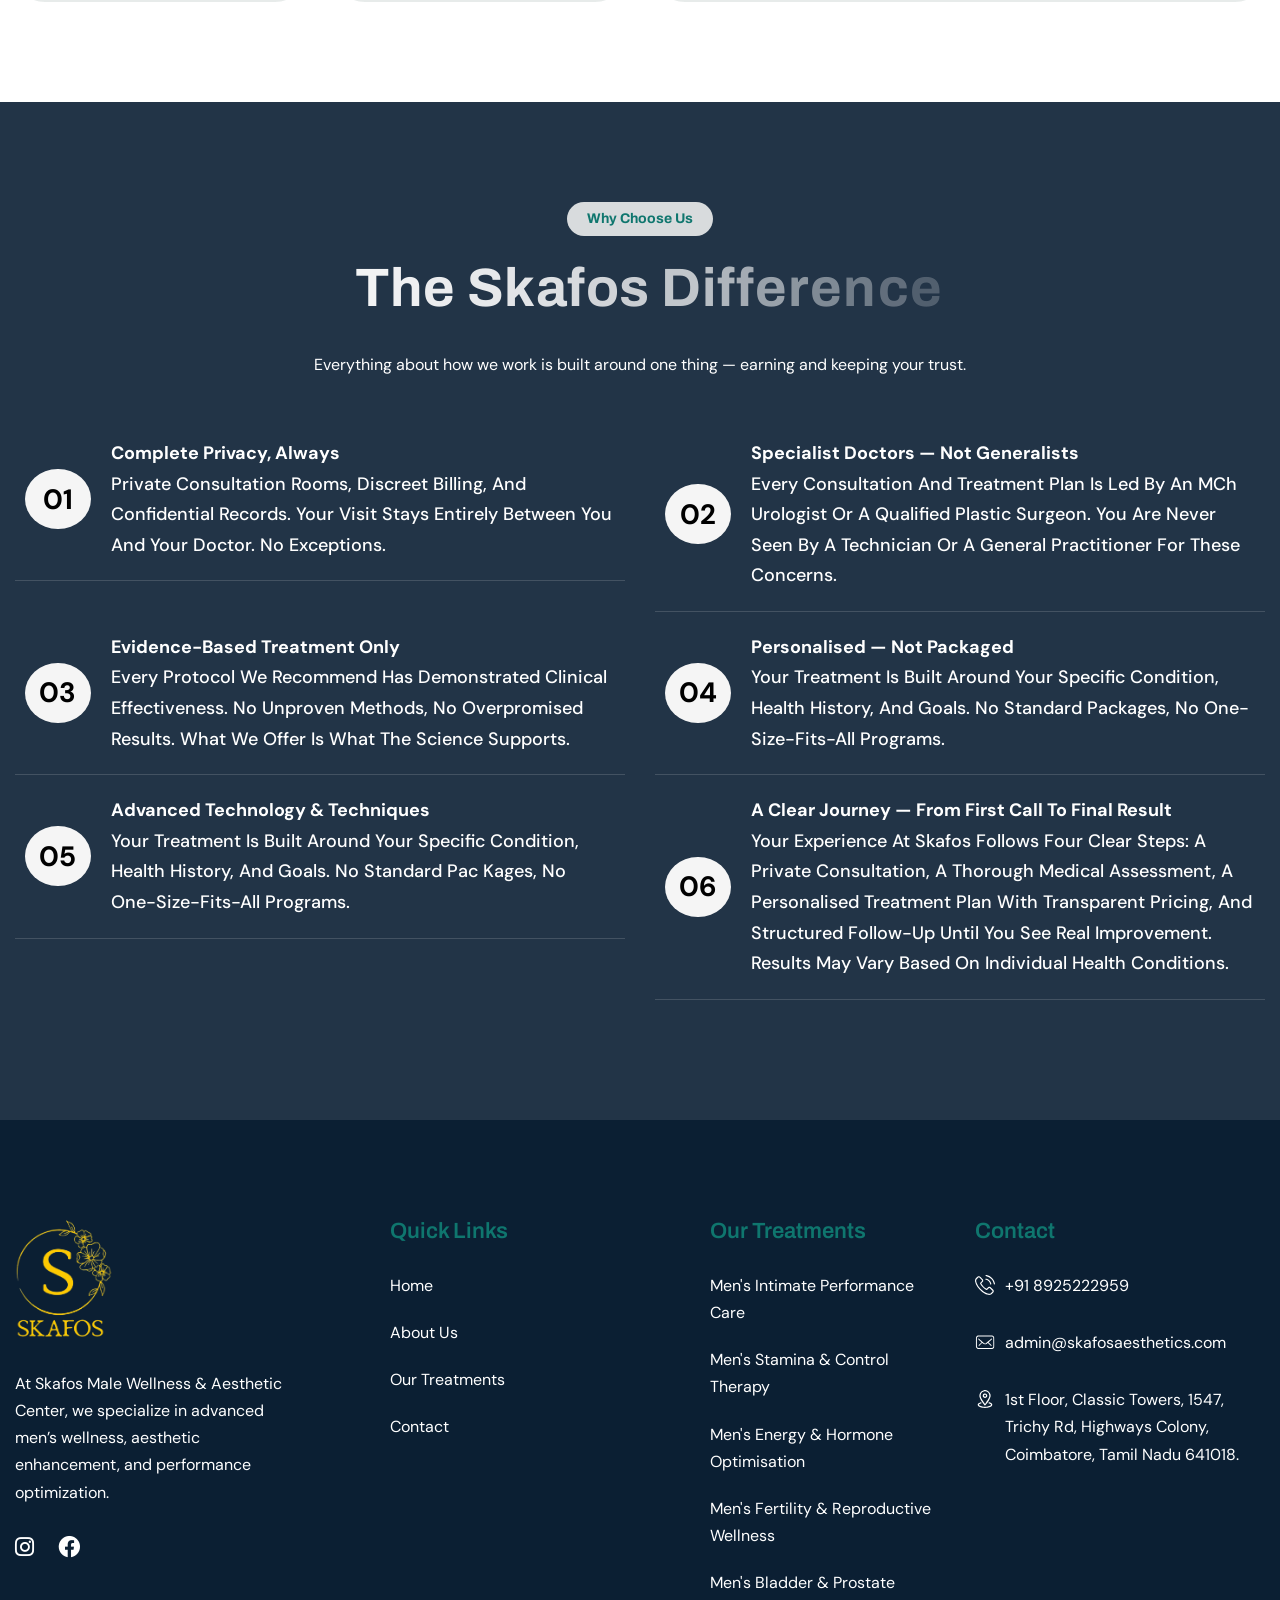
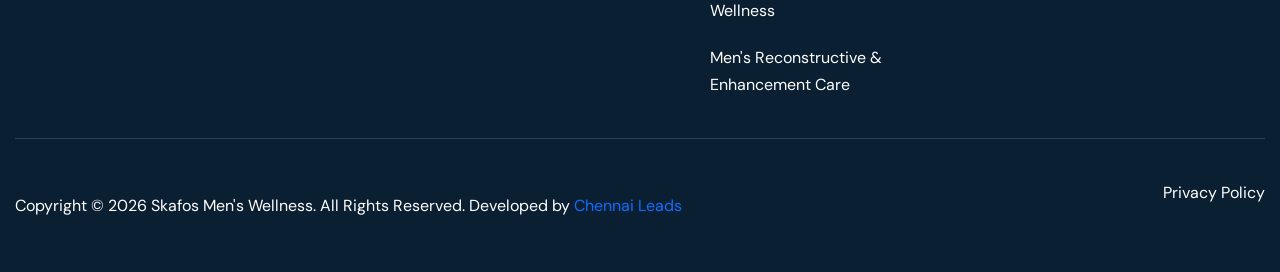
==== commit c76c164f: "Update index.html" ====
--- a/index.html
+++ b/index.html
@@ -263,8 +263,8 @@
 </div>
     
 
-   
-  <!-- Topbar Section Start -->
+
+    <!-- Topbar Section Start -->
     <div class="topbar d-none d-md-block ">
         <div class="container">
             <div class="row align-items-center">
@@ -272,7 +272,7 @@
                     <!-- Topbar Contact Information Start -->
                     <div class="topbar-contact-info">
                         <ul>
-                            <li><a href="tel:+918925222959"><img src="images/icon-phone.svg" alt="">+91 8925222959</a></li>
+                            <li><a href="tel:+918925222959"><img src="images/icon-phone.svg" alt="">+91 89252 22959</a></li>
                             <li><a href="mailto:admin@skafosaesthetics.com"><img src="images/icon-mail.svg" alt="">admin@skafosaesthetics.com
 </a></li>
                             <li class="hide-mobile"><a href="#"><img src="images/icon-location.svg" alt="">
@@ -299,7 +299,7 @@
     </div>
     <!-- Topbar Section End -->
 
-   <!-- Header Start -->
+    <!-- Header Start -->
 	<header class="main-header">
 		<div class="header-sticky">
 			<nav class="navbar navbar-expand-lg">
@@ -325,7 +325,7 @@
                         </div>
                         <!-- Let’s Start Button Start -->
                         <div class="header-btn d-inline-flex">
-                            <a href="tel:+918925222959" class="btn-default">+91 8925222959</a>
+                            <a href="tel:+918925222959" class="btn-default">+91 89252 22959</a>
                         </div>
                         <!-- Let’s Start Button End -->
 					</div>
@@ -337,7 +337,6 @@
 		</div>
 	</header>
 	<!-- Header End -->
-	<!-- Header End -->
 
  <!-- Hero Section Start -->
 <div class="hero bg-image hero-slider">
@@ -413,7 +412,7 @@
                                         </div>
 
                                         <div class="hero-content-body wow fadeInUp" data-wow-delay="0.5s">
-                                            <a href="services.html" class="btn-default">Our Treatments</a>
+                                            <a href="services.html" class="btn-default">Explore Treatments</a>
                                             <a href="contact.html" class="btn-default btn-highlighted">book Consultation</a>
                                         </div>
 
@@ -456,8 +455,8 @@
                                 <img src="images/icon-experience.svg" alt="">
                             </div>
                             <div class="company-experience-content">
-                                <h3>Doctors with <span class="counter">15</span>+</h3>
-                                <p>years of experience</p>
+                                  <p>Doctors with</p>
+                                <h3> <span class="counter">15</span>+ years of experience</h3>
                                  <h3><span class="counter">500</span>+</h3>
                                 <p>successful surgeries, Confidentiality maintained</p>
                             </div>
@@ -523,4 +522,1013 @@
                                 <img src="images/serviceicon3.svg" alt="">
                             </div>
                             <div class="about-list-content">
-              
+                                <h3>fitness & performance guidance</h3>
+                            </div>
+                        </div>
+
+                    </div>
+                    <!-- About Us Body End -->
+
+                    <!-- About Us Footer Start -->
+                    <div class="about-us-footer">
+
+                        
+
+                        <!-- Appointment Button Start -->
+                        <div class="appointment-btn wow fadeInUp" data-wow-delay="1s">
+                            <a href="about.html" class="btn-default">
+                               Learn More
+                            </a>
+                        </div>
+                        <!-- Appointment Button End -->
+
+                    </div>
+                    <!-- About Us Footer End -->
+
+                </div>
+                <!-- About Us Content End -->
+            </div>
+
+        </div>
+    </div>
+</div>
+<!-- About Us End -->
+
+    <!-- Company Counter Start -->
+<section class="company-counter-section">
+    <div class="container">
+        <div class="row g-4">
+
+            <!-- Counter Item -->
+            <div class="col-lg-3 col-md-6">
+                <div class="company-counter-item">
+
+                    <div class="counter-icon">
+                        <img src="images/icon-counter-1.svg" alt="">
+                    </div>
+
+                    <div class="company-counter-content">
+                        <h3>
+                            <span class="counter">15</span>+
+                        </h3>
+                        <p>Years of Expertise</p>
+                    </div>
+
+                </div>
+            </div>
+
+            <!-- Counter Item -->
+            <div class="col-lg-3 col-md-6">
+                <div class="company-counter-item">
+
+                    <div class="counter-icon">
+                        <img src="images/icon-counter-2.svg" alt="">
+                    </div>
+
+                    <div class="company-counter-content">
+                        <h3>
+                            <span class="counter">98</span>%
+                        </h3>
+                        <p>Patient Satisfaction</p>
+                    </div>
+
+                </div>
+            </div>
+
+            <!-- Counter Item -->
+            <div class="col-lg-3 col-md-6">
+                <div class="company-counter-item">
+
+                    <div class="counter-icon">
+                        <img src="images/icon-counter-3.svg" alt="">
+                    </div>
+
+                    <div class="company-counter-content">
+                        <h3>
+                            <span class="counter">500</span>+
+                        </h3>
+                        <p>Successful Procedures</p>
+                    </div>
+
+                </div>
+            </div>
+
+            <!-- Counter Item -->
+            <div class="col-lg-3 col-md-6">
+                <div class="company-counter-item">
+
+                    <div class="counter-icon">
+                        <img src="images/icon-counter-4.svg" alt="">
+                    </div>
+
+                    <div class="company-counter-content">
+                        <h3>
+                            <span class="counter">100</span>%
+                        </h3>
+                        <p>Confidentiality</p>
+                    </div>
+
+                </div>
+            </div>
+
+        </div>
+    </div>
+</section>
+<!-- Company Counter End -->
+
+    <!-- Our Service Start -->
+     <div class="our-service">
+        <div class="container">
+            <div class="row align-items-center section-row">
+                <div class="col-lg-7">
+                  <div class="section-title">
+    <h3 class="wow fadeInUp">our treatments</h3>
+    <h2 class="text-anime-style-2" data-cursor="-opaque">
+        <span>Advanced Care</span> for Men’s Wellness & Aesthetics
+    </h2>
+</div>
+                </div>
+
+                <div class="col-lg-5">
+                    <!-- Section Button Start -->
+                    <div class="section-btn wow fadeInUp" data-wow-delay="0.25s">
+                        <a href="services.html" class="btn-default">Explore More</a>
+                    </div>
+                    <!-- Section Button End -->
+                </div>
+            </div>
+
+            <div class="row">
+                <div class="col-lg-3 col-md-6">
+                    <!-- Service Item Start -->
+                    <div class="service-item wow fadeInUp">
+                        <!-- Icon Box Start -->
+                        <div class="icon-box">
+                            <img src="images/serviceicon1.svg" alt="">
+                        </div>
+                        <!-- Icon Box End -->
+
+                        <!-- Service Body Start -->
+                        <div class="service-body">
+                            <h3>Men's Intimate Performance Care</h3>
+                            <p>When a man is unable to achieve or maintain a firm erection, 
+                                it affects more than just the bedroom — it impacts mood, self-worth,
+                                and relationships. </p>
+                        </div>
+                        <!-- Service Body End -->
+
+                        <!-- Service Footer Start -->
+                        <div class="service-footer">
+                            <a href="services.html" class="service-btn"><img src="images/arrow-white.svg" alt="">
+                            </a>
+                        </div>
+                        <!-- Service Footer End -->
+                    </div>
+                    <!-- Service Item End -->
+                </div>
+
+                <div class="col-lg-3 col-md-6">
+                    <!-- Service Item Start -->
+                    <div class="service-item wow fadeInUp" data-wow-delay="0.2s">
+                        <!-- Icon Box Start -->
+                        <div class="icon-box">
+                            <img src="images/stopwatch_icon.svg" alt="">
+                        </div>
+                        <!-- Icon Box End -->
+
+                        <!-- Service Body Start -->
+                        <div class="service-body">
+                            <h3>Men's Stamina & Control Therapy</h3>
+                            <p>Ejaculating sooner than desired is one of the most common male concerns —
+                                 and one of the most treatable.
+                                </p>
+                        </div>
+                        <!-- Service Body End -->
+
+                        <!-- Service Footer Start -->
+                        <div class="service-footer">
+                            <a href="services.html" class="service-btn"><img src="images/arrow-white.svg" alt="">
+                            </a>
+                        </div>
+                        <!-- Service Footer End -->
+                    </div>
+                    <!-- Service Item End -->
+                </div>
+
+                <div class="col-lg-3 col-md-6">
+                    <!-- Service Item Start -->
+                    <div class="service-item wow fadeInUp" data-wow-delay="0.4s">
+                        <!-- Icon Box Start -->
+                        <div class="icon-box">
+                            <img src="images/testosterone_gauge_icon.svg" alt="">
+                        </div>
+                        <!-- Icon Box End -->
+
+                        <!-- Service Body Start -->
+                        <div class="service-body">
+                            <h3>Men's Energy & Hormone Optimisation</h3>
+
+                            <p>Testosterone naturally declines after 30. Low testosterone causes
+                                 fatigue, irritability, weight gain, reduced drive, and poor sleep 
+                                 — but most men attribute it to "ageing" and ignore it.
+                                </p>
+                        </div>
+                        <!-- Service Body End -->
+
+                        <!-- Service Footer Start -->
+                        <div class="service-footer">
+                            <a href="services.html" class="service-btn"><img src="images/arrow-white.svg" alt="">
+                            </a>
+                        </div>
+                        <!-- Service Footer End -->
+                    </div>
+                    <!-- Service Item End -->
+                </div>
+
+                <div class="col-lg-3 col-md-6">
+                    <!-- Service Item Start -->
+                    <div class="service-item wow fadeInUp" data-wow-delay="0.6s">
+                        <!-- Icon Box Start -->
+                        <div class="icon-box">
+                            <img src="images/sperm_health_icons.svg" alt="">
+                        </div>
+                        <!-- Icon Box End -->
+
+                        <!-- Service Body Start -->
+                        <div class="service-body">
+                            <h3>Men's Fertility & Reproductive Wellness</h3>
+                            <p>Nearly 40–50% of conception challenges involve male fertility factors.
+                                 Most men are never evaluated. </p>
+                        </div>
+                        <!-- Service Body End -->
+
+                        <!-- Service Footer Start -->
+                        <div class="service-footer">
+                            <a href="services.html" class="service-btn"><img src="images/arrow-white.svg" alt="">
+                            </a>
+                        </div>
+                        <!-- Service Footer End -->
+                    </div>
+                    <!-- Service Item End -->
+                </div>
+
+                <div class="col-lg-3 col-md-6">
+                    <!-- Service Item Start -->
+                    <div class="service-item wow fadeInUp" data-wow-delay="0.8s">
+                        <!-- Icon Box Start -->
+                        <div class="icon-box">
+                            <img src="images/serviceicon2.svg" alt="">
+                        </div>
+                        <!-- Icon Box End -->
+
+                        <!-- Service Body Start -->
+                        <div class="service-body">
+                            <h3>Men's Bladder & Prostate Wellness</h3>
+                            <p>The prostate affects urination, sexual function, and overall comfort —
+                                 yet most men only seek care once symptoms become severe. 
+                                 </p>
+                        </div>
+                        <!-- Service Body End -->
+
+                        <!-- Service Footer Start -->
+                        <div class="service-footer">
+                            <a href="services.html" class="service-btn"><img src="images/arrow-white.svg" alt="">
+                            </a>
+                        </div>
+                        <!-- Service Footer End -->
+                    </div>
+                    <!-- Service Item End -->
+                </div>
+
+                <div class="col-lg-3 col-md-6">
+                    <!-- Service Item Start -->
+                    <div class="service-item wow fadeInUp" data-wow-delay="1s">
+                        <!-- Icon Box Start -->
+                        <div class="icon-box">
+                            <img src="images/serviceicon3.svg" alt="">
+                        </div>
+                        <!-- Icon Box End -->
+
+                        <!-- Service Body Start -->
+                        <div class="service-body">
+                            <h3>Men's Reconstructive & Enhancement Care</h3>
+                            <p>Concerns about penile size, curvature (Peyronie’s disease), or post-procedure appearance are more common than acknowledged.
+                                </p>
+                        </div>
+                        <!-- Service Body End -->
+
+                        <!-- Service Footer Start -->
+                        <div class="service-footer">
+                            <a href="services.html" class="service-btn"><img src="images/arrow-white.svg" alt="">
+                            </a>
+                        </div>
+                        <!-- Service Footer End -->
+                    </div>
+                    <!-- Service Item End -->
+                </div>
+
+                <div class="col-lg-6">
+                    <!-- Service Item Start -->
+                    <div class="service-item service-cta-item wow fadeInUp" data-wow-delay="1.2s">
+                        <!-- Icon Box Start -->
+                        <div class="icon-box">
+                            <img src="images/icon-cta.svg" alt="">
+                        </div>
+                        <!-- Icon Box End -->
+
+                        <!-- Service Body Start -->
+                        <div class="service-body">
+                            <h3>Take the First Step — In Complete Confidence </h3>
+                            <p>All consultations are private, judgment-free, and led by specialist doctors. Your details stay with us.</p>
+                        </div>
+                        <!-- Service Body End -->
+
+                        <!-- Service Footer Start -->
+                        <div class="service-cta-btn">
+                            <a href="contact.html" class="btn-default">Book a Private Consultation</a>
+                        </div>
+                        <!-- Service Footer End -->
+                    </div>
+                    <!-- Service Item End -->
+                </div>                
+            </div>
+        </div>
+     </div>
+    <!-- Our Service End -->
+
+   
+
+  
+
+  <!-- Our Commitments Start -->
+<div class="need-attention parallaxie" >
+    <style>
+     .need-attention       .icon-box{
+    width: 70px;
+    height: 60px;
+    background: #f5f5f5;
+    border-radius: 50%;
+    display: flex;
+    align-items: center;
+    justify-content: center;
+}
+
+.icon-number{
+    font-size: 28px;
+    font-weight: 700;
+    color: #000;
+}
+    </style>
+    <div class="container">
+
+        <div class="row section-row">
+            <!-- Section Title Start -->
+            <div class="section-title">
+                <h3 class="wow fadeInUp">Why Choose Us</h3>
+                <h2 class="text-anime-style-2" data-cursor="-opaque">
+                  The Skafos Difference
+                </h2>
+                <p class="wow fadeInUp" data-wow-delay="0.25s">
+Everything about how we work is built around one thing — earning and keeping your trust.                </p>
+            </div>
+            <!-- Section Title End -->
+        </div>
+
+        <div class="row">
+
+            <!-- Commitment 1 -->
+            <div class="col-lg-6 col-md-6 col-12">
+                <div class="need-attention-list wow fadeInUp">
+                   <div class="icon-box">
+    <span class="icon-number">01</span>
+</div>  
+                    <div class="need-attention-content">
+                        <p><strong>Complete Privacy, Always </strong><br>
+Private consultation rooms, discreet billing, and confidential records. Your visit stays entirely between you and your doctor. No exceptions.                    </div>
+                </div>
+            </div>
+
+            <!-- Commitment 2 -->
+            <div class="col-lg-6 col-md-6 col-12">
+                <div class="need-attention-list wow fadeInUp">
+                    <!-- <div class="icon-box">
+                        <img src="images/icon-need-attention-2.svg" alt="">
+                    </div> -->
+                    <div class="icon-box">
+    <span class="icon-number">02</span>
+</div>  
+                    <div class="need-attention-content">
+                        <p><strong>Specialist Doctors — Not Generalists </strong><br>
+Every consultation and treatment plan is led by an MCh Urologist or a qualified Plastic Surgeon. You are never seen by a technician or a general practitioner for these concerns.                    </div>
+                </div>
+            </div>
+
+            <!-- Commitment 3 -->
+            <div class="col-lg-6 col-md-6 col-12">
+                <div class="need-attention-list wow fadeInUp">
+                    <!-- <div class="icon-box">
+                        <img src="images/icon-need-attention-3.svg" alt="">
+                    </div> -->
+                    <div class="icon-box">
+    <span class="icon-number">03</span>
+</div>  
+                    <div class="need-attention-content">
+                        <p><strong>Evidence-Based Treatment Only </strong><br>
+Every protocol we recommend has demonstrated clinical effectiveness. No unproven methods, no overpromised results. What we offer is what the science supports.                    </div>
+                </div>
+            </div>
+
+            <!-- Commitment 4 -->
+            <div class="col-lg-6 col-md-6 col-12">
+                <div class="need-attention-list wow fadeInUp">
+                    <!-- <div class="icon-box">
+                        <img src="images/icon-need-attention-4.svg" alt="">
+                    </div> -->
+                    <div class="icon-box">
+    <span class="icon-number">04</span>
+</div>  
+                    <div class="need-attention-content">
+                        <p><strong>Personalised — Not Packaged </strong><br>
+Your treatment is built around your specific condition, health history, and goals. No standard packages, no one-size-fits-all programs.                    </div>
+                </div>
+            </div>
+ <div class="col-lg-6 col-md-6 col-12">
+                <div class="need-attention-list wow fadeInUp">
+                    <!-- <div class="icon-box">
+                        <img src="images/icon-need-attention-4.svg" alt="">
+                    </div> --><div class="icon-box">
+    <span class="icon-number">05</span>
+</div>  
+                    <div class="need-attention-content">
+                        <p><strong>Advanced Technology & Techniques </strong><br>
+Your treatment is built around your specific condition, health history, and goals. No standard pac
+kages, no one-size-fits-all programs.        </p>       
+     </div>
+                </div>
+            </div>
+             <div class="col-lg-6 col-md-6 col-12">
+                <div class="need-attention-list wow fadeInUp">
+                    <!-- <div class="icon-box">
+                        <img src="images/icon-need-attention-4.svg" alt="">
+                    </div> -->
+                    <div class="icon-box">
+    <span class="icon-number">06</span>
+</div>  
+                    <div class="need-attention-content">
+                        <p><strong>A Clear Journey — From First Call to Final Result  </strong><br>
+Your experience at Skafos follows four clear steps: a private consultation, a thorough medical assessment, a personalised treatment plan with transparent pricing, and structured follow-up until you see real improvement. Results may vary based on individual health conditions.     </p>       
+     </div>
+                </div>
+            </div>
+        </div>
+
+    </div>
+</div>
+<!-- Our Commitments End -->
+
+    <!-- Why Choose Us Start -->
+<!-- <div class="why-choose-us">
+    <div class="container">
+
+        <div class="row section-row">
+            <div class="section-title">
+                <h3 class="wow fadeInUp">why skafos</h3>
+                <h2 class="text-anime-style-2" data-cursor="-opaque">
+                    <span>Trusted Care</span> for Men’s Wellness & Transformation
+                </h2>
+            </div>
+        </div>
+
+        <div class="why-choose-us-box">
+            <div class="row no-gutters align-items-center">
+
+                <div class="col-lg-6">
+
+                    <div class="why-choose-box-1">
+
+                        <div class="why-choose-item wow fadeInUp">
+                            <div class="icon-box">
+                                <img src="images/icon-why-us-1.svg" alt="">
+                            </div>
+                            <div class="why-choose-content">
+                                <h3>specialized men’s experts</h3>
+                                <p>Dedicated professionals focused on men’s wellness, aesthetics, and performance optimization.</p>
+                            </div>
+                        </div>
+
+                        <div class="why-choose-item wow fadeInUp" data-wow-delay="0.25s">
+                            <div class="icon-box">
+                                <img src="images/icon-why-us-2.svg" alt="">
+                            </div>
+                            <div class="why-choose-content">
+                                <h3>personalized treatment plans</h3>
+                                <p>Customized wellness solutions based on individual goals, lifestyle, and body needs.</p>
+                            </div>
+                        </div>
+
+                        <div class="why-choose-item wow fadeInUp" data-wow-delay="0.5s">
+                            <div class="icon-box">
+                                <img src="images/icon-why-us-3.svg" alt="">
+                            </div>
+                            <div class="why-choose-content">
+                                <h3>proven clinical results</h3>
+                                <p>Advanced, science-backed treatments designed for visible and lasting transformation.</p>
+                            </div>
+                        </div>
+
+                    </div>
+
+                </div>
+
+                <div class="col-lg-6">
+
+                    <div class="why-choose-box-2">
+
+                        <div class="why-choose-item wow fadeInUp">
+                            <div class="icon-box">
+                                <img src="images/icon-why-us-4.svg" alt="">
+                            </div>
+                            <div class="why-choose-content">
+                                <h3>advanced aesthetic technology</h3>
+                                <p>Modern equipment and innovative techniques for safe and effective results.</p>
+                            </div>
+                        </div>
+
+                        <div class="why-choose-item wow fadeInUp" data-wow-delay="0.25s">
+                            <div class="icon-box">
+                                <img src="images/icon-why-us-5.svg" alt="">
+                            </div>
+                            <div class="why-choose-content">
+                                <h3>confidential & comfortable care</h3>
+                                <p>Private, judgment-free environment ensuring complete comfort and trust.</p>
+                            </div>
+                        </div>
+
+                        <div class="why-choose-item wow fadeInUp" data-wow-delay="0.5s">
+                            <div class="icon-box">
+                                <img src="images/icon-why-us-6.svg" alt="">
+                            </div>
+                            <div class="why-choose-content">
+                                <h3>holistic men’s wellness</h3>
+                                <p>Comprehensive care covering health, fitness, aesthetics, and confidence building.</p>
+                            </div>
+                        </div>
+
+                    </div>
+
+                </div>
+
+                <div class="col-lg-12">
+                    <div class="why-choose-image">
+                        <img src="images/why-us-img.png" alt="Men's wellness consultation at Skafos Coimbatore">
+                    </div>
+                </div>
+
+            </div>
+        </div>
+
+    </div>
+</div> -->
+<!-- Why Choose Us End -->
+
+
+
+    <!-- Therapy Process Start -->
+    <!-- <div class="therapy-process">
+        <div class="container">
+            <div class="row section-row">
+                <div class="col-lg-12">
+                    <div class="section-title">
+                        <h3 class="wow fadeInUp">Our Work process</h3>
+                        <h2 class="text-anime-style-2" data-cursor="-opaque"><span>Four Steps</span> 
+                        to Feeling Like Yourself Again</h2>
+                    </div>
+                </div>  
+            </div>
+
+            <div class="row">
+                <div class="col-lg-3 col-md-6">
+                    <div class="therapy-process-item wow fadeInUp">
+                        <div class="icon-box">
+                            <figure class="image-anime">
+                                <img src="images/p1.avif" alt="">
+                            </figure>
+                        </div>
+
+                        <div class="therapy-process-content">
+                            <h3>Private Consultation</h3>
+                            <p>One-on-one with a specialist. No rush. No judgment. You share only what you're comfortable sharing.</p>
+                        </div>
+                    </div>
+                </div>
+
+                <div class="col-lg-3 col-md-6">
+                    <div class="therapy-process-item wow fadeInUp" data-wow-delay="0.25s">
+                        <div class="icon-box">
+                            <figure class="image-anime">
+                                <img src="images/p2.jpg" alt="">
+                            </figure>
+                        </div>
+
+                        <div class="therapy-process-content">
+                            <h3>Medical Assessment</h3>
+                            <p>Relevant tests and a thorough evaluation to identify the exact cause — not just the symptom.</p>
+                        </div>
+                    </div>
+                </div>
+
+                <div class="col-lg-3 col-md-6">
+                    <div class="therapy-process-item wow fadeInUp" data-wow-delay="0.5s">
+                        <div class="icon-box">
+                            <figure class="image-anime">
+                                <img src="images/p3.jpg" alt="">
+                            </figure>
+                        </div>
+
+                        <div class="therapy-process-content">
+                            <h3>Custom Treatment Plan</h3>
+                            <p>A personalised program built around your condition, timeline, and budget. Transparent pricing.</p>
+                        </div>
+                    </div>
+                </div>
+
+                <div class="col-lg-3 col-md-6">
+                    <div class="therapy-process-item wow fadeInUp" data-wow-delay="0.75s">
+                        <div class="icon-box">
+                            <figure class="image-anime">
+                                <img src="images/p4.jpg" alt="">
+                            </figure>
+                        </div>
+
+                        <div class="therapy-process-content">
+                            <h3>Results & Support</h3>
+                            <p>Regular check-ins, progress tracking, and plan adjustments until you see real improvement.</p>
+                        </div>
+                    </div>
+                </div>
+            </div>
+        </div>
+    </div> -->
+
+
+
+
+
+    <!-- Client Testimonial Start -->
+<!-- <div class="our-testimonial parallaxie">
+    <div class="container">
+
+        <div class="row section-row">
+            <div class="col-lg-12">
+           
+                <div class="section-title">
+                    <h3 class="wow fadeInUp">client reviews</h3>
+                    <h2 class="text-anime-style-2" data-cursor="-opaque">
+                        <span>Real</span> Results from Our Clients
+                    </h2>
+                </div>
+               
+            </div>
+        </div>
+
+        <div class="row">
+            <div class="col-lg-12">
+
+       
+                <div class="testimonial-slider">
+                    <div class="swiper">
+
+                        <div class="swiper-wrapper" data-cursor-text="Drag">
+
+                            <div class="swiper-slide">
+                                <div class="testimonial-item">
+
+                                    <div class="testimonial-header">
+                                        <div class="testimonial-rating">
+                                            <i class="fa-solid fa-star"></i>
+                                            <i class="fa-solid fa-star"></i>
+                                            <i class="fa-solid fa-star"></i>
+                                            <i class="fa-solid fa-star"></i>
+                                            <i class="fa-solid fa-star"></i>
+                                        </div>
+
+                                        <div class="testimonial-content">
+                                            <p>
+                                                Skafos helped me regain my energy, confidence, and overall wellness. The results are truly life-changing.
+                                            </p>
+                                        </div>
+                                    </div>
+
+                                    <div class="testimonial-body">
+                                        <div class="author-content">
+                                            <h3>arjun r</h3>
+                                            <p>business professional</p>
+                                        </div>
+                                    </div>
+
+                                </div>
+                            </div>
+
+                            <div class="swiper-slide">
+                                <div class="testimonial-item">
+
+                                    <div class="testimonial-header">
+                                        <div class="testimonial-rating">
+                                            <i class="fa-solid fa-star"></i>
+                                            <i class="fa-solid fa-star"></i>
+                                            <i class="fa-solid fa-star"></i>
+                                            <i class="fa-solid fa-star"></i>
+                                            <i class="fa-solid fa-star"></i>
+                                        </div>
+
+                                        <div class="testimonial-content">
+                                            <p>
+                                                The treatments improved my confidence and physical performance. Very professional and discreet service.
+                                            </p>
+                                        </div>
+                                    </div>
+
+                                    <div class="testimonial-body">
+                                        <div class="author-content">
+                                            <h3>rahul k</h3>
+                                            <p>fitness trainer</p>
+                                        </div>
+                                    </div>
+
+                                </div>
+                            </div>
+
+                            <div class="swiper-slide">
+                                <div class="testimonial-item">
+
+                                    <div class="testimonial-header">
+                                        <div class="testimonial-rating">
+                                            <i class="fa-solid fa-star"></i>
+                                            <i class="fa-solid fa-star"></i>
+                                            <i class="fa-solid fa-star"></i>
+                                            <i class="fa-solid fa-star"></i>
+                                            <i class="fa-solid fa-star"></i>
+                                        </div>
+
+                                        <div class="testimonial-content">
+                                            <p>
+                                                I noticed a major improvement in my vitality and overall appearance. Highly recommended for men’s wellness.
+                                            </p>
+                                        </div>
+                                    </div>
+
+                                    <div class="testimonial-body">
+                                        <div class="author-content">
+                                            <h3>vignesh s</h3>
+                                            <p>entrepreneur</p>
+                                        </div>
+                                    </div>
+
+                                </div>
+                            </div>
+
+                            <div class="swiper-slide">
+                                <div class="testimonial-item">
+
+                                    <div class="testimonial-header">
+                                        <div class="testimonial-rating">
+                                            <i class="fa-solid fa-star"></i>
+                                            <i class="fa-solid fa-star"></i>
+                                            <i class="fa-solid fa-star"></i>
+                                            <i class="fa-solid fa-star"></i>
+                                            <i class="fa-solid fa-star"></i>
+                                        </div>
+
+                                        <div class="testimonial-content">
+                                            <p>
+                                                Excellent care and modern treatments. The team really understands men’s health and confidence needs.
+                                            </p>
+                                        </div>
+                                    </div>
+
+                                    <div class="testimonial-body">
+                                        <div class="author-content">
+                                            <h3>karthik m</h3>
+                                            <p>software engineer</p>
+                                        </div>
+                                    </div>
+
+                                </div>
+                            </div>
+
+                        </div>
+
+                        <div class="swiper-pagination"></div>
+
+                    </div>
+                </div>
+
+            </div>
+        </div>
+
+    </div>
+</div> -->
+
+    
+   
+
+   <!-- Footer Start -->
+     <footer class="main-footer">
+        <div class="container">
+            <div class="row">
+                <div class="col-lg-3">
+                    <!-- About Footer Start -->
+                    <div class="about-footer">
+                        <!-- Footer Logo Start -->
+                        <div class="footer-logo">
+                            <img src="images/logo1.png" alt="" style="height: 120px;">
+                        </div>
+                        <!-- Footer Logo End -->
+
+                        <!-- About Footer Content Start -->
+                        <div class="about-footer-content">
+                            <p>At Skafos Male Wellness & Aesthetic Center, we specialize in advanced men’s wellness, aesthetic enhancement, and performance optimization.</p>
+                        </div>
+                        <!-- Footer Social Links Start -->
+                        <div class="footer-social-links">
+                            <ul>
+                                
+                              
+                                <li><a href="https://www.instagram.com/skafosaesthetics?igsh=MTNkcXV2ZnFtOGQxYQ%3D%3D"><i class="fa-brands fa-instagram"></i></a></li>                                                                
+                                <li><a href="https://www.facebook.com/people/Skafos-Aesthetic-and-wellness-Center/61560946264782/#"><i class="fa-brands fa-facebook"></i></a></li>                                                                
+                            </ul>
+                        </div>
+                        <!-- Footer Social Links End -->
+                        
+                    </div>
+                    <!-- About Footer End -->
+                </div>
+                
+                <div class="col-lg-3 col-md-4">
+                    <!-- About Links Start -->
+                    <div class="about-service-list">
+                        <h3>Quick Links</h3>
+                        <ul>
+                           <li><a href="index.html">Home</a></li>
+                           <li><a href="about.html">About Us</a></li>
+                            <li><a href="services.html">Our Treatments</a></li>
+                            <li><a href="contact.html">Contact</a></li>
+                        </ul>
+                    </div>
+                    <!-- About Links End -->
+                </div>
+
+                <div class="col-lg-3 col-md-4">
+                    <!-- About Links Start -->
+                    <div class="about-service-list">
+                        <h3>Our Treatments</h3>
+                        <ul>
+                            <li><a href="services.html">Men's Intimate Performance Care</a></li>
+                            <li><a href="services.html">Men's Stamina & Control Therapy</a></li>
+                            <li><a href="services.html">Men's Energy & Hormone Optimisation</a></li>
+                             <li><a href="services.html">Men's Fertility & Reproductive Wellness</a></li>
+                              <li><a href="services.html">Men's Bladder & Prostate Wellness</a></li>
+                               <li><a href="services.html">Men's Reconstructive & Enhancement Care</a></li>
+                        </ul>
+                    </div>
+                    <!-- About Links End -->
+                </div>
+
+                <div class="col-lg-3 col-md-4">
+                    <!-- About Links Start -->
+                    <div class="footer-contact">
+                        <h3>contact</h3>
+                        <!-- Footer Contact Details Start -->
+                        <div class="footer-contact-details">
+                            <!-- Footer Info Box Start -->
+                            <div class="footer-info-box">
+                                <div class="icon-box">
+                                    <img src="images/icon-phone.svg" alt="">
+                                </div>
+                                <div class="footer-info-box-content">
+                                   <a href="tel:+918925222959"><p>+91 8925222959</p></a>
+                                </div>                                
+                            </div>
+                            <!-- Footer Info Box End -->
+
+                            <!-- Footer Info Box Start -->
+                            <div class="footer-info-box">
+                                <div class="icon-box">
+                                    <img src="images/icon-mail.svg" alt="">
+                                </div>
+                                <div class="footer-info-box-content">
+                                   <a href="mailto:admin@skafosaesthetics.com"><p>admin@skafosaesthetics.com</p></a>
+                                </div>
+                            </div>
+                            <!-- Footer Info Box End -->
+
+                            <!-- Footer Info Box Start -->
+                            <div class="footer-info-box">
+                                <div class="icon-box">
+                                    <img src="images/icon-location.svg" alt="">
+                                </div>
+                                <div class="footer-info-box-content">
+                                    <p>1st Floor, Classic Towers, 1547, Trichy Rd, Highways Colony, Coimbatore, Tamil Nadu 641018.</p>
+                                </div>                                
+                            </div>
+                            <!-- Footer Info Box End -->
+                        </div>
+                        <!-- Footer Contact Details End -->
+                    </div>
+                    <!-- About Links End -->
+                </div>
+            </div>
+
+           <!-- Footer Copyright Section Start -->
+<div class="footer-copyright">
+    <div class="row align-items-center">
+
+        <!-- Left Side -->
+        <div class="col-md-6">
+            <div class="footer-copyright-text text-center">
+    <p style="margin:0; white-space: nowrap;">
+        Copyright © 
+        <script>document.write(new Date().getFullYear())</script> 
+       Skafos Men's Wellness. 
+        All Rights Reserved. Developed by 
+        <a href="https://chennaileads.com" target="_blank">
+            Chennai Leads
+        </a>
+    </p>
+</div>
+        </div>
+
+        <!-- Right Side -->
+        <div class="col-md-6 text-md-end">
+            <div class="footer-policy">
+                <p style="color: white;">
+                  
+                   
+                    <a href="privacypolicy.html" style="color: white;">
+                        Privacy Policy
+                    </a>
+                </p>
+            </div>
+        </div>
+
+    </div>
+</div>
+<!-- Footer Copyright Section End -->
+        </div>
+     </footer>
+    <!-- Footer End -->
+    
+    <!-- Jquery Library File -->
+    <script src="js/jquery-3.7.1.min.js"></script>
+    <!-- Bootstrap js file -->
+    <script src="js/bootstrap.min.js"></script>
+    <!-- Validator js file -->
+    <script src="js/validator.min.js"></script>
+    <!-- SlickNav js file -->
+    <script src="js/jquery.slicknav.js"></script>
+    <!-- Swiper js file -->
+    <script src="js/swiper-bundle.min.js"></script>
+    <!-- Counter js file -->
+    <script src="js/jquery.waypoints.min.js"></script>
+    <script src="js/jquery.counterup.min.js"></script>
+    <!-- Magnific js file -->
+    <script src="js/jquery.magnific-popup.min.js"></script>
+    <!-- SmoothScroll -->
+    <script src="js/SmoothScroll.js"></script>
+    <!-- Parallax js -->
+    <script src="js/parallaxie.js"></script>
+    <!-- MagicCursor js file -->
+    <script src="js/gsap.min.js"></script>
+    <script src="js/magiccursor.js"></script>
+    <!-- Text Effect js file -->
+    <script src="js/SplitText.js"></script>
+    <script src="js/ScrollTrigger.min.js"></script>
+    <!-- YTPlayer js File -->
+    <script src="js/jquery.mb.YTPlayer.min.js"></script>
+    <!-- Wow js file -->
+    <script src="js/wow.js"></script>
+    <!-- Main Custom js file -->
+    <script src="js/function.js"></script>
+	<script src="../../demo.awaikenthemes.com/assets/js/theme-panel.js"></script>
+       <script>
+  const toggleBtn = document.getElementById("callToggle");
+  const enquiryBox = document.getElementById("enquiryBox");
+
+  toggleBtn.addEventListener("click", () => {
+    enquiryBox.style.display =
+      enquiryBox.style.display === "block" ? "none" : "block";
+  });
+
+  document.addEventListener("click", (e) => {
+    if (!e.target.closest(".floating-contact")) {
+      enquiryBox.style.display = "none";
+    }
+  });
+  toggleBtn.addEventListener("click", () => {
+  enquiryBox.classList.toggle("show");
+});
+</script>
+</body>
+
+<!-- Mirrored from html.awaikenthemes.com/physiocare/index-4.html by HTTrack Website Copier/3.x [XR&CO'2014], Mon, 18 May 2026 11:55:52 GMT -->
+</html>
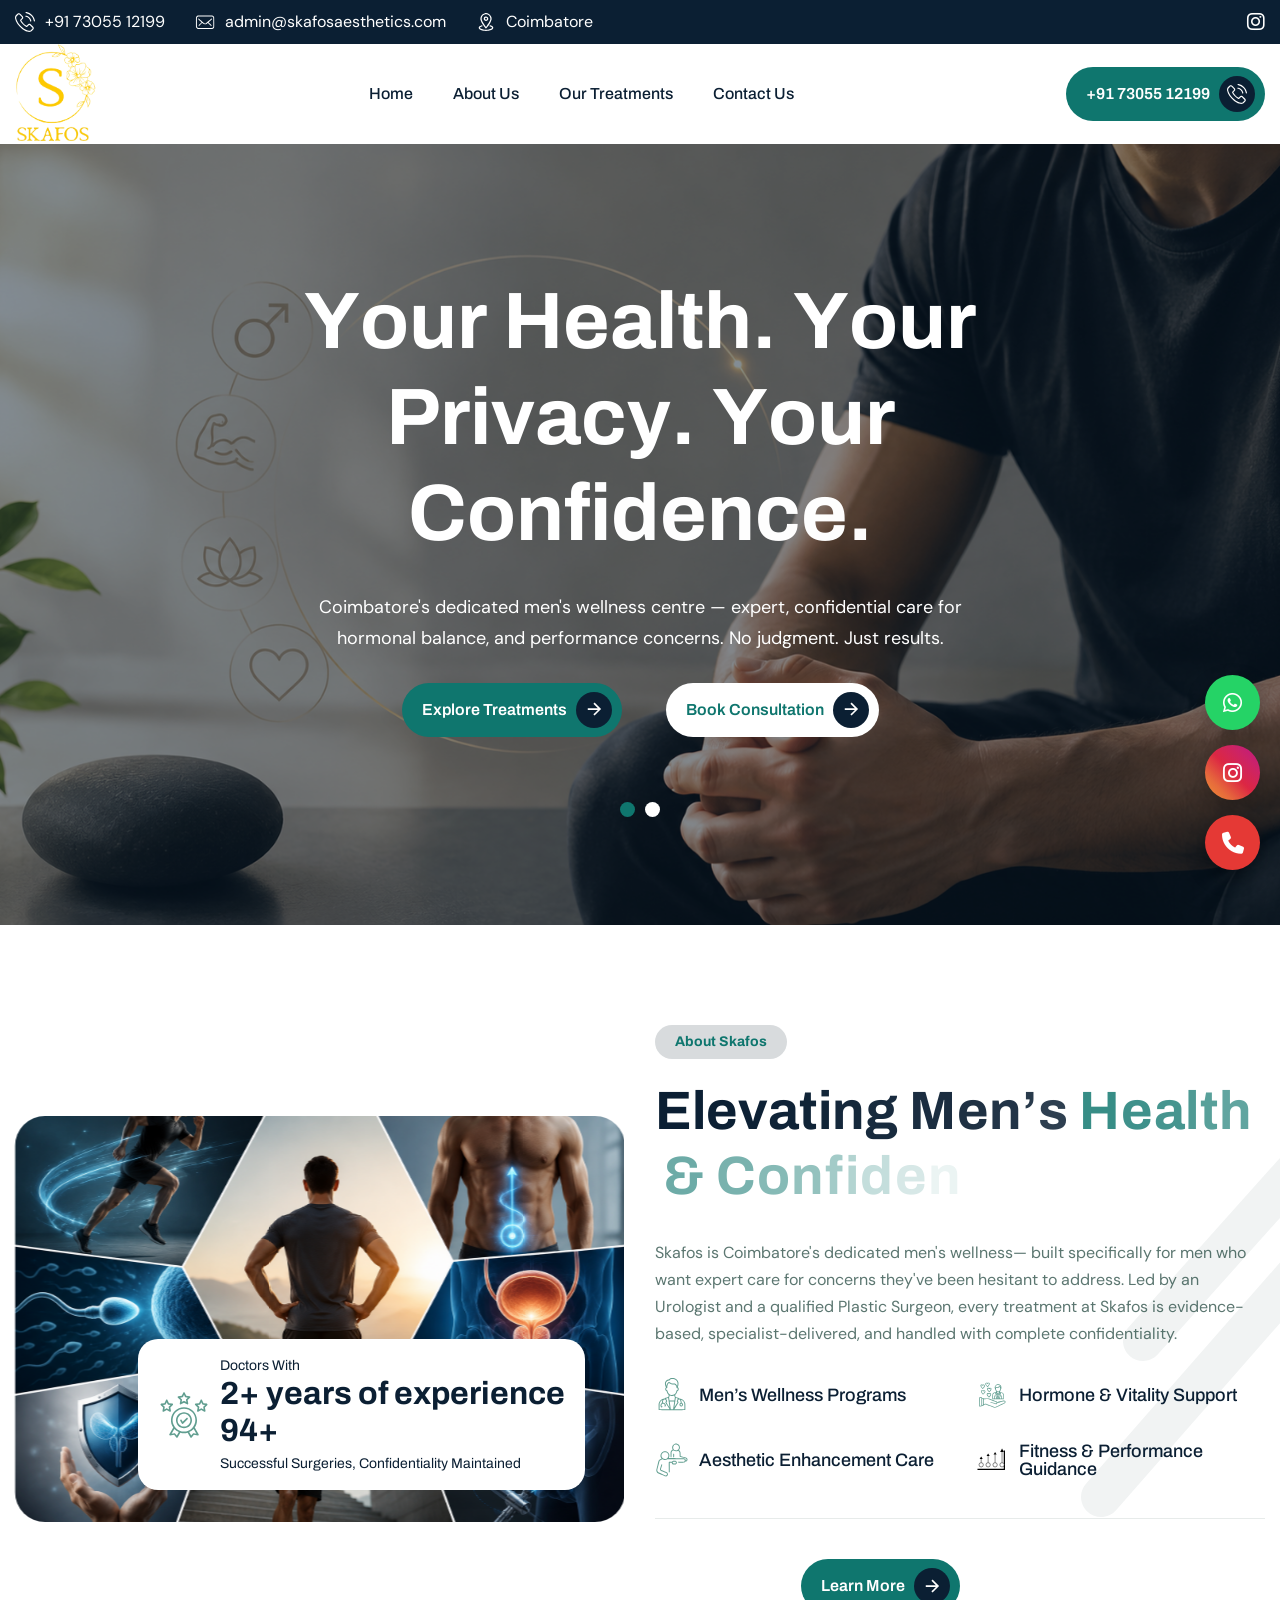
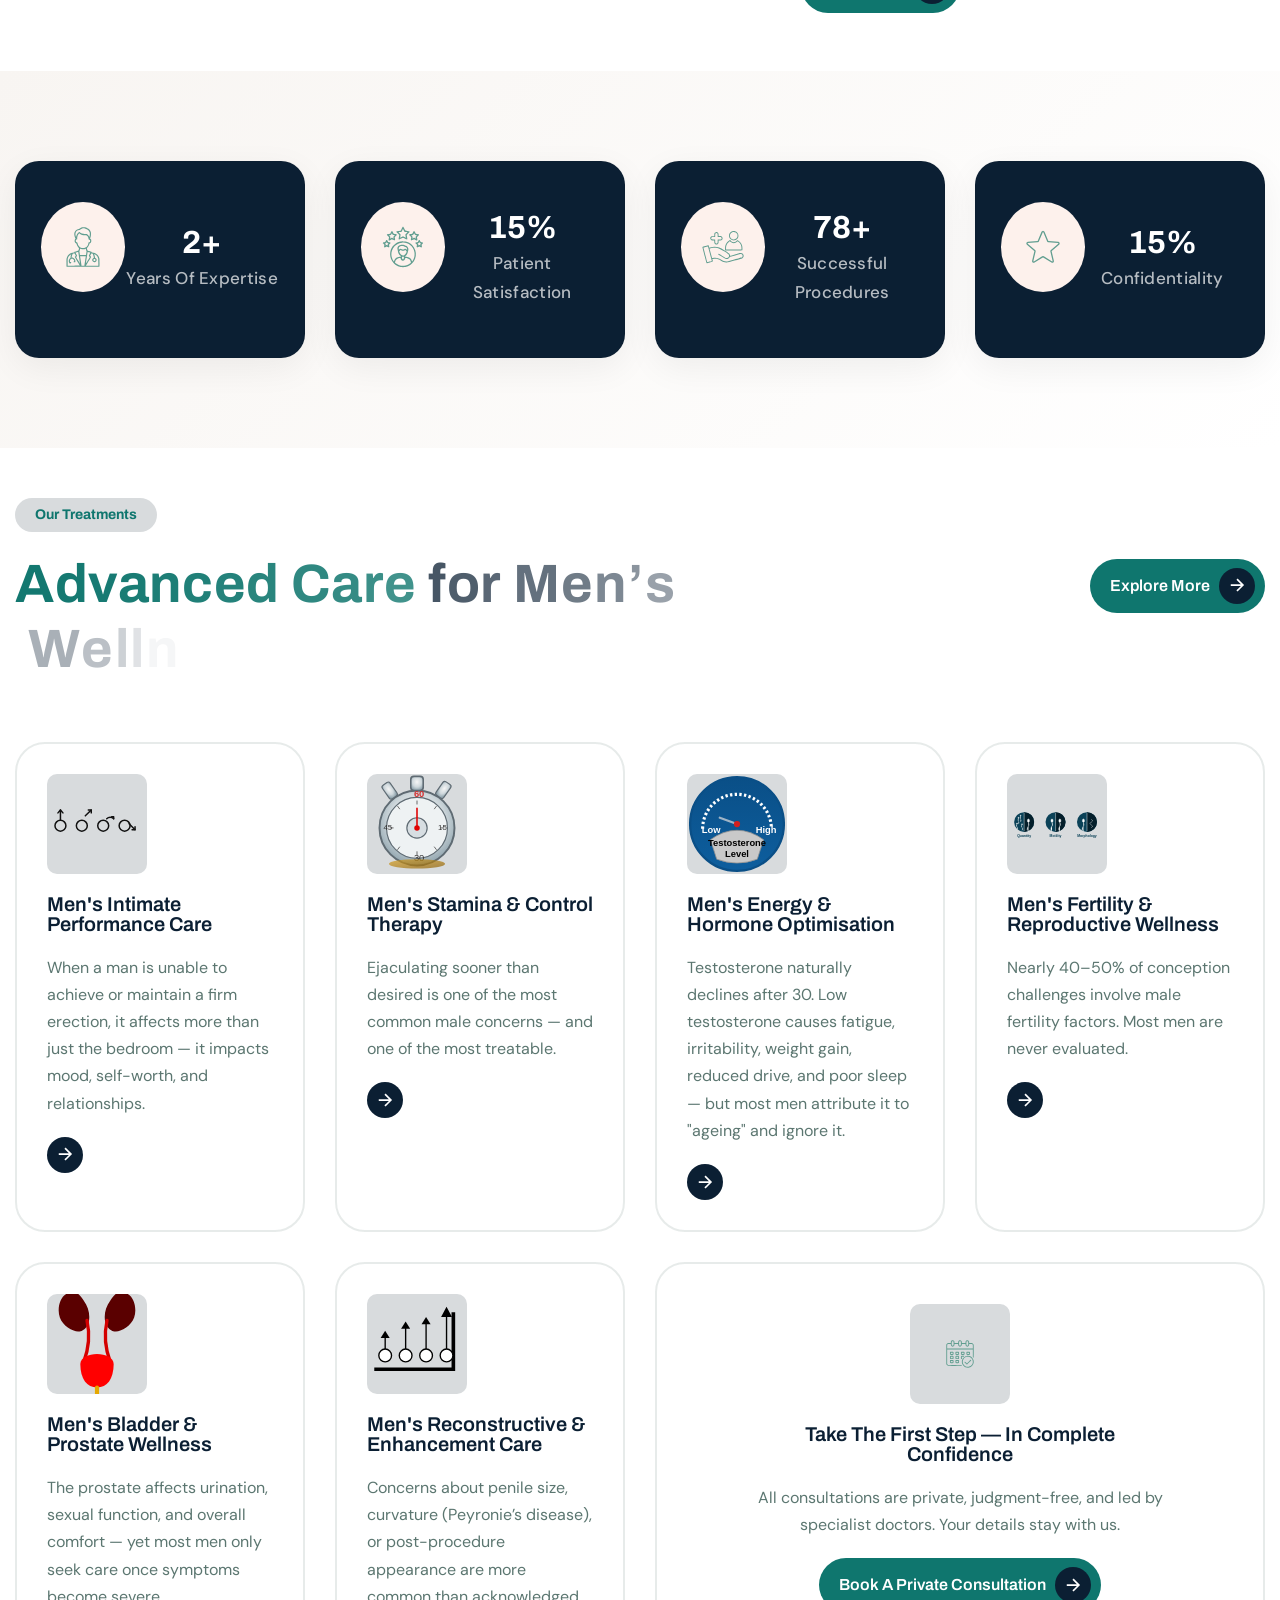
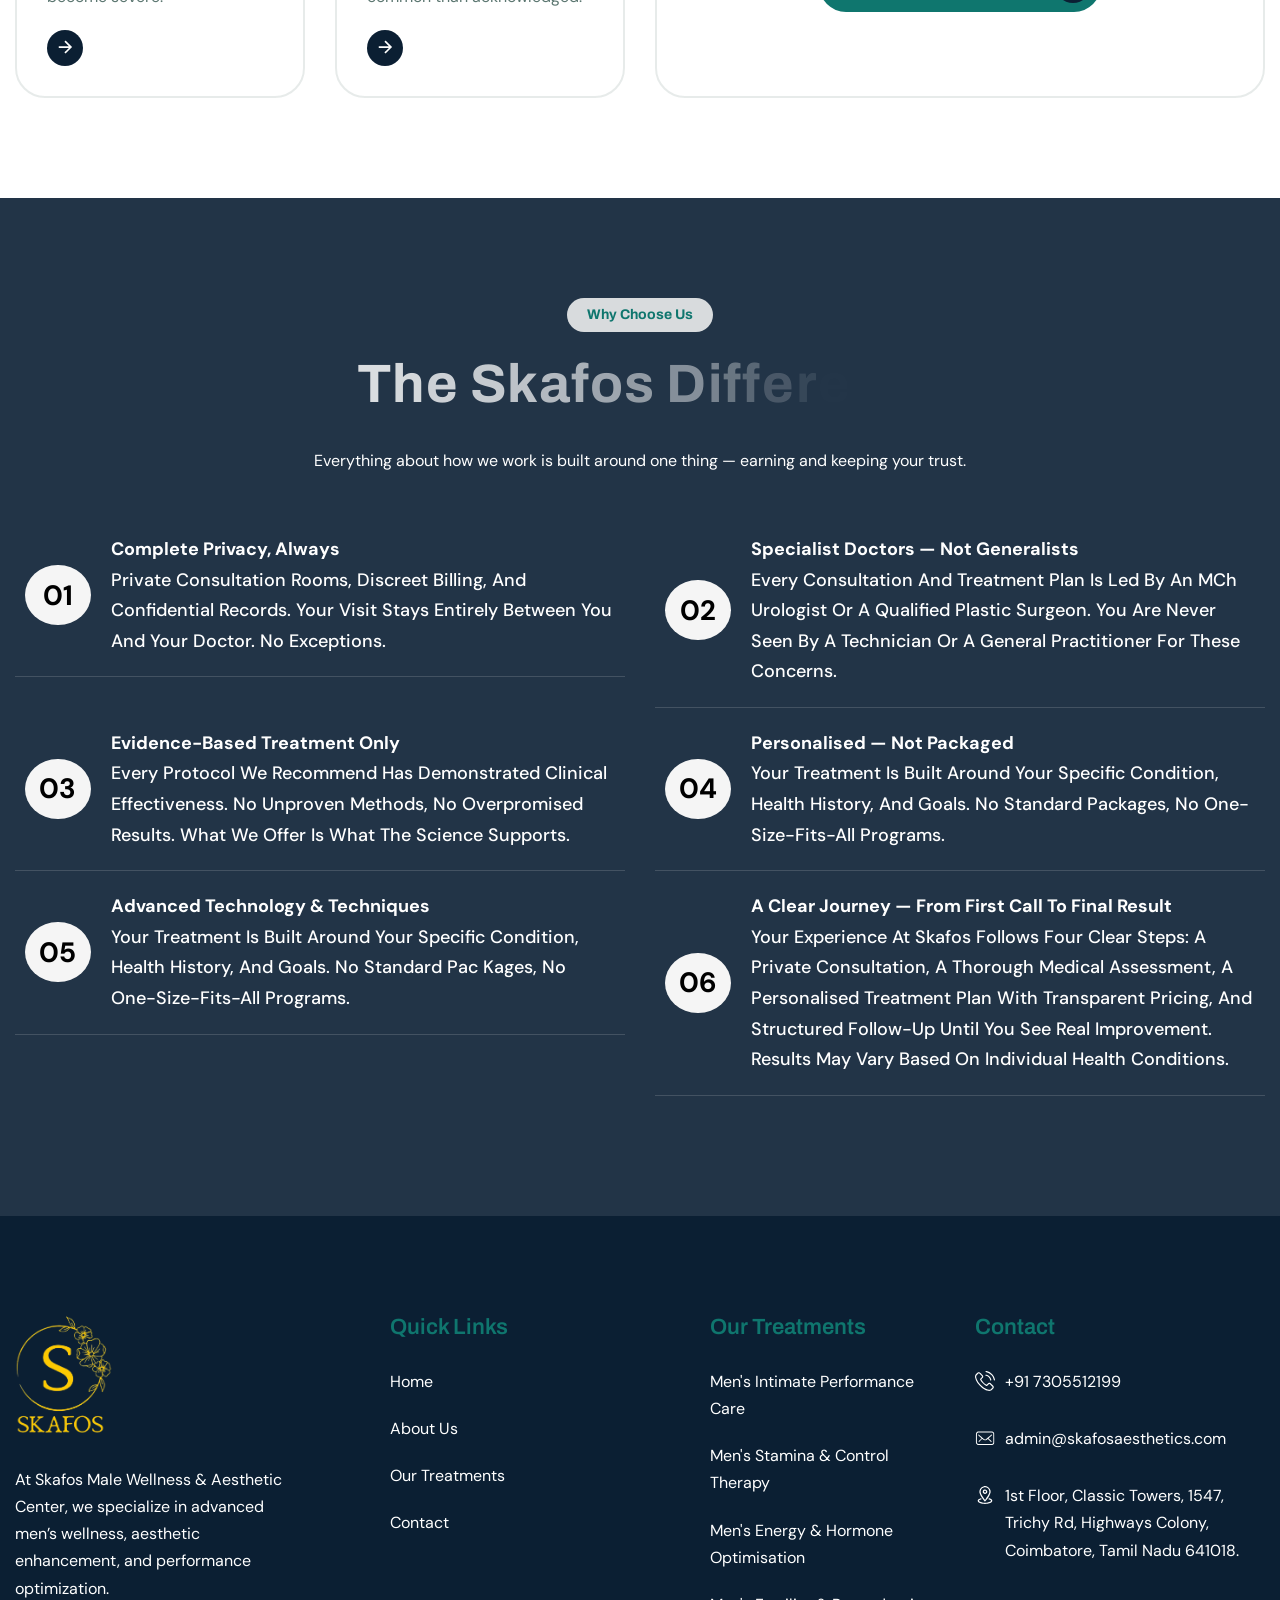
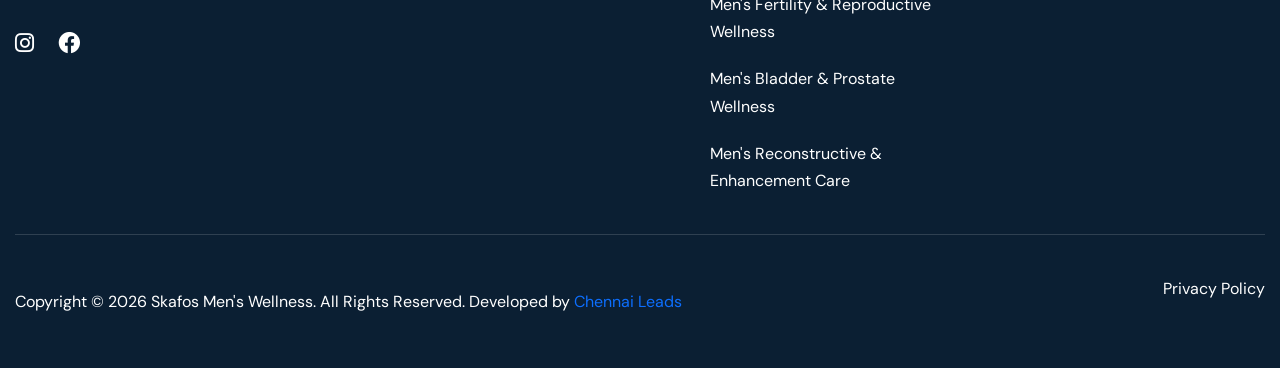
==== commit f11612ec: "Update index.html" ====
--- a/index.html
+++ b/index.html
@@ -249,7 +249,7 @@
  <div class="floating-contact">
 
   <!-- WhatsApp -->
-  <a href="https://wa.me/918925222959" target="_blank" class="contact-btn whatsapp">
+  <a href="https://wa.me/917305512199" target="_blank" class="contact-btn whatsapp">
     <i class="fab fa-whatsapp"></i>
   </a>
  <!-- Instagram -->
@@ -257,7 +257,7 @@
     <i class="fab fa-instagram"></i>
   </a>
   <!-- Call -->
-  <a href="tel:+918925222959" class="contact-btn call">
+  <a href="tel:+917305512199" class="contact-btn call">
     <i class="fas fa-phone"></i>
   </a>
 </div>
@@ -272,7 +272,7 @@
                     <!-- Topbar Contact Information Start -->
                     <div class="topbar-contact-info">
                         <ul>
-                            <li><a href="tel:+918925222959"><img src="images/icon-phone.svg" alt="">+91 89252 22959</a></li>
+                            <li><a href="tel:+917305512199"><img src="images/icon-phone.svg" alt="">+91 73055 12199</a></li>
                             <li><a href="mailto:admin@skafosaesthetics.com"><img src="images/icon-mail.svg" alt="">admin@skafosaesthetics.com
 </a></li>
                             <li class="hide-mobile"><a href="#"><img src="images/icon-location.svg" alt="">
@@ -325,7 +325,7 @@
                         </div>
                         <!-- Let’s Start Button Start -->
                         <div class="header-btn d-inline-flex">
-                            <a href="tel:+918925222959" class="btn-default">+91 89252 22959</a>
+                            <a href="tel:+917305512199" class="btn-default">+91 73055 12199</a>
                         </div>
                         <!-- Let’s Start Button End -->
 					</div>
@@ -1406,7 +1406,7 @@
                                     <img src="images/icon-phone.svg" alt="">
                                 </div>
                                 <div class="footer-info-box-content">
-                                   <a href="tel:+918925222959"><p>+91 8925222959</p></a>
+                                   <a href="tel:+917305512199"><p>+91 7305512199</p></a>
                                 </div>                                
                             </div>
                             <!-- Footer Info Box End -->
--- a/css/custom.css
+++ b/css/custom.css
@@ -1321,8 +1321,8 @@
 
 .service-item .icon-box{
 	background-color: var(--secondary-color);
-	height: 52px;
-	width: 52px;
+	height: 100px;
+	width: 100px;
 	border-radius: 10px;
 	display: flex;
 	align-items: center;
@@ -1352,7 +1352,7 @@
 .service-item .icon-box img{
 	position: relative;
 	z-index: 1;
-	max-width: 30px;
+	max-width: 100px;
 }
 
 .service-item .service-body{
@@ -5102,4 +5102,4 @@
 	.error-page-content-heading h2{
 		font-size: 26px;
 	}
-}+}
